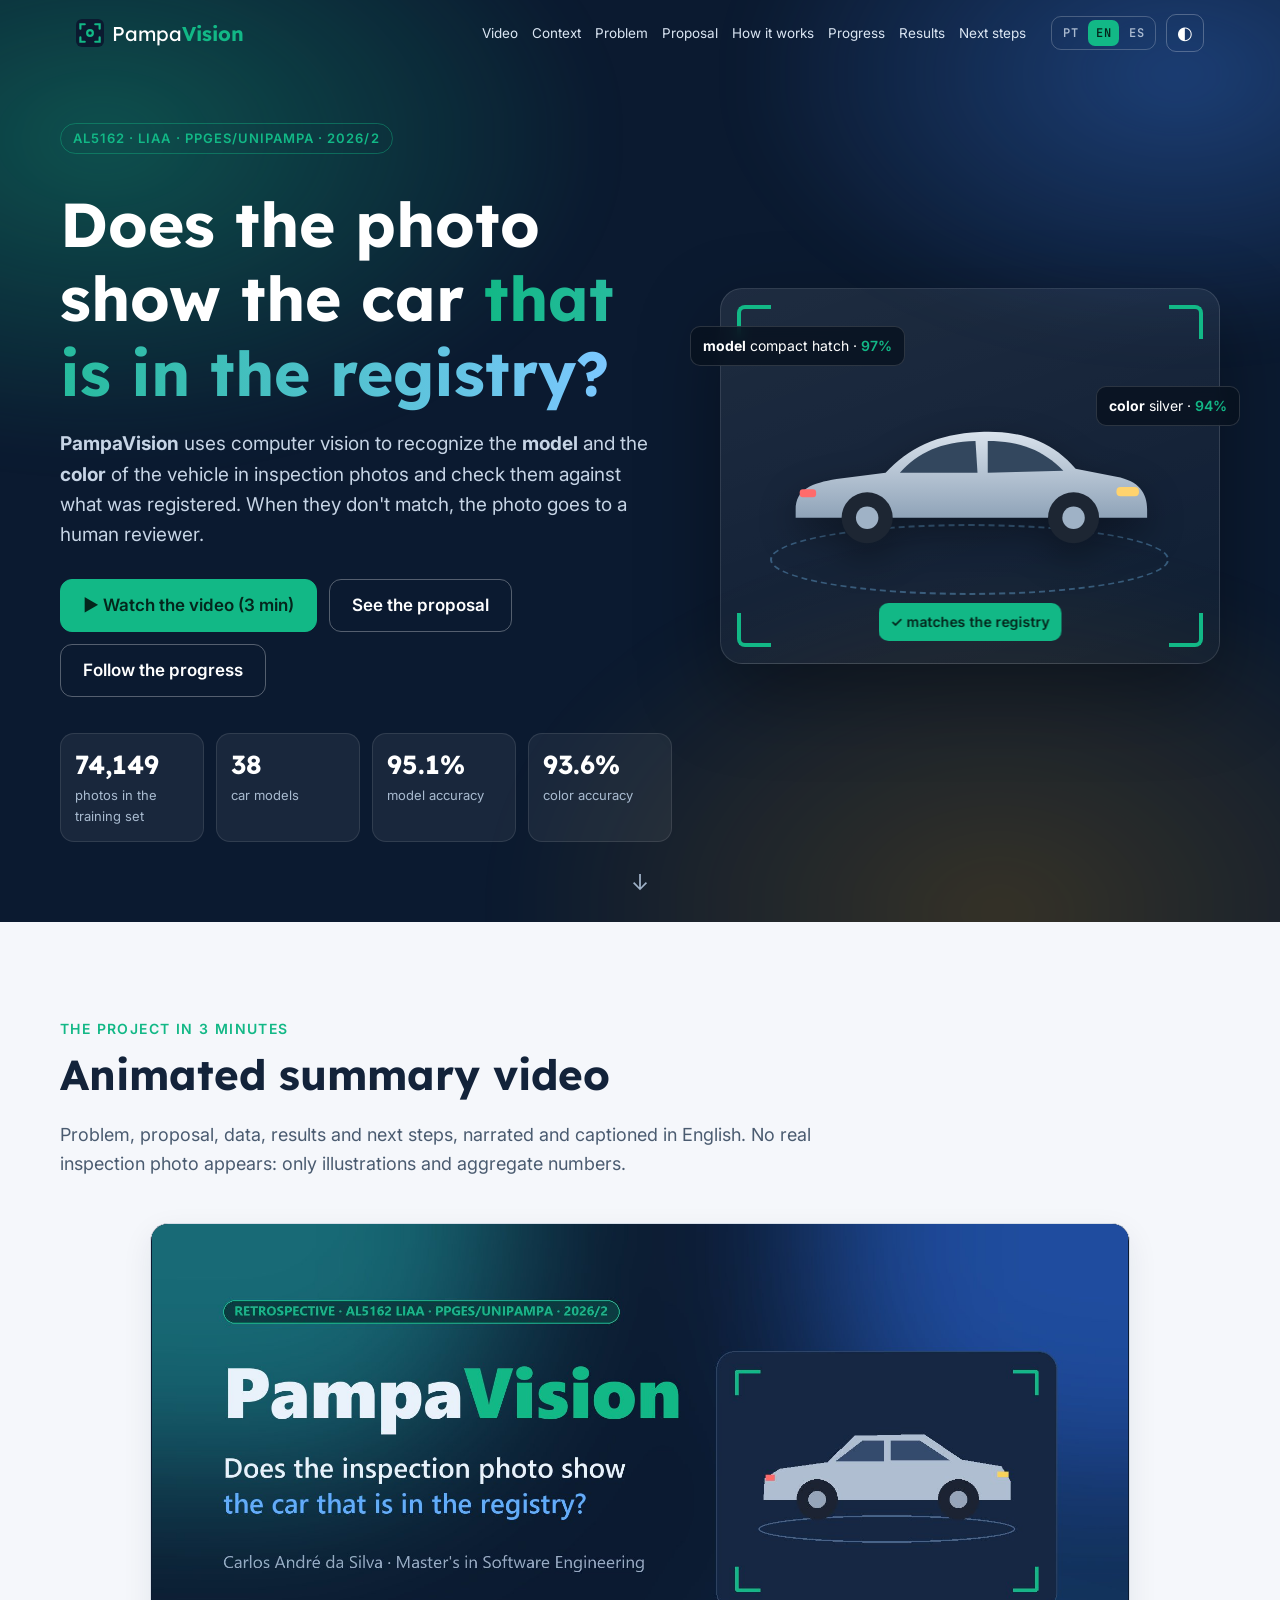
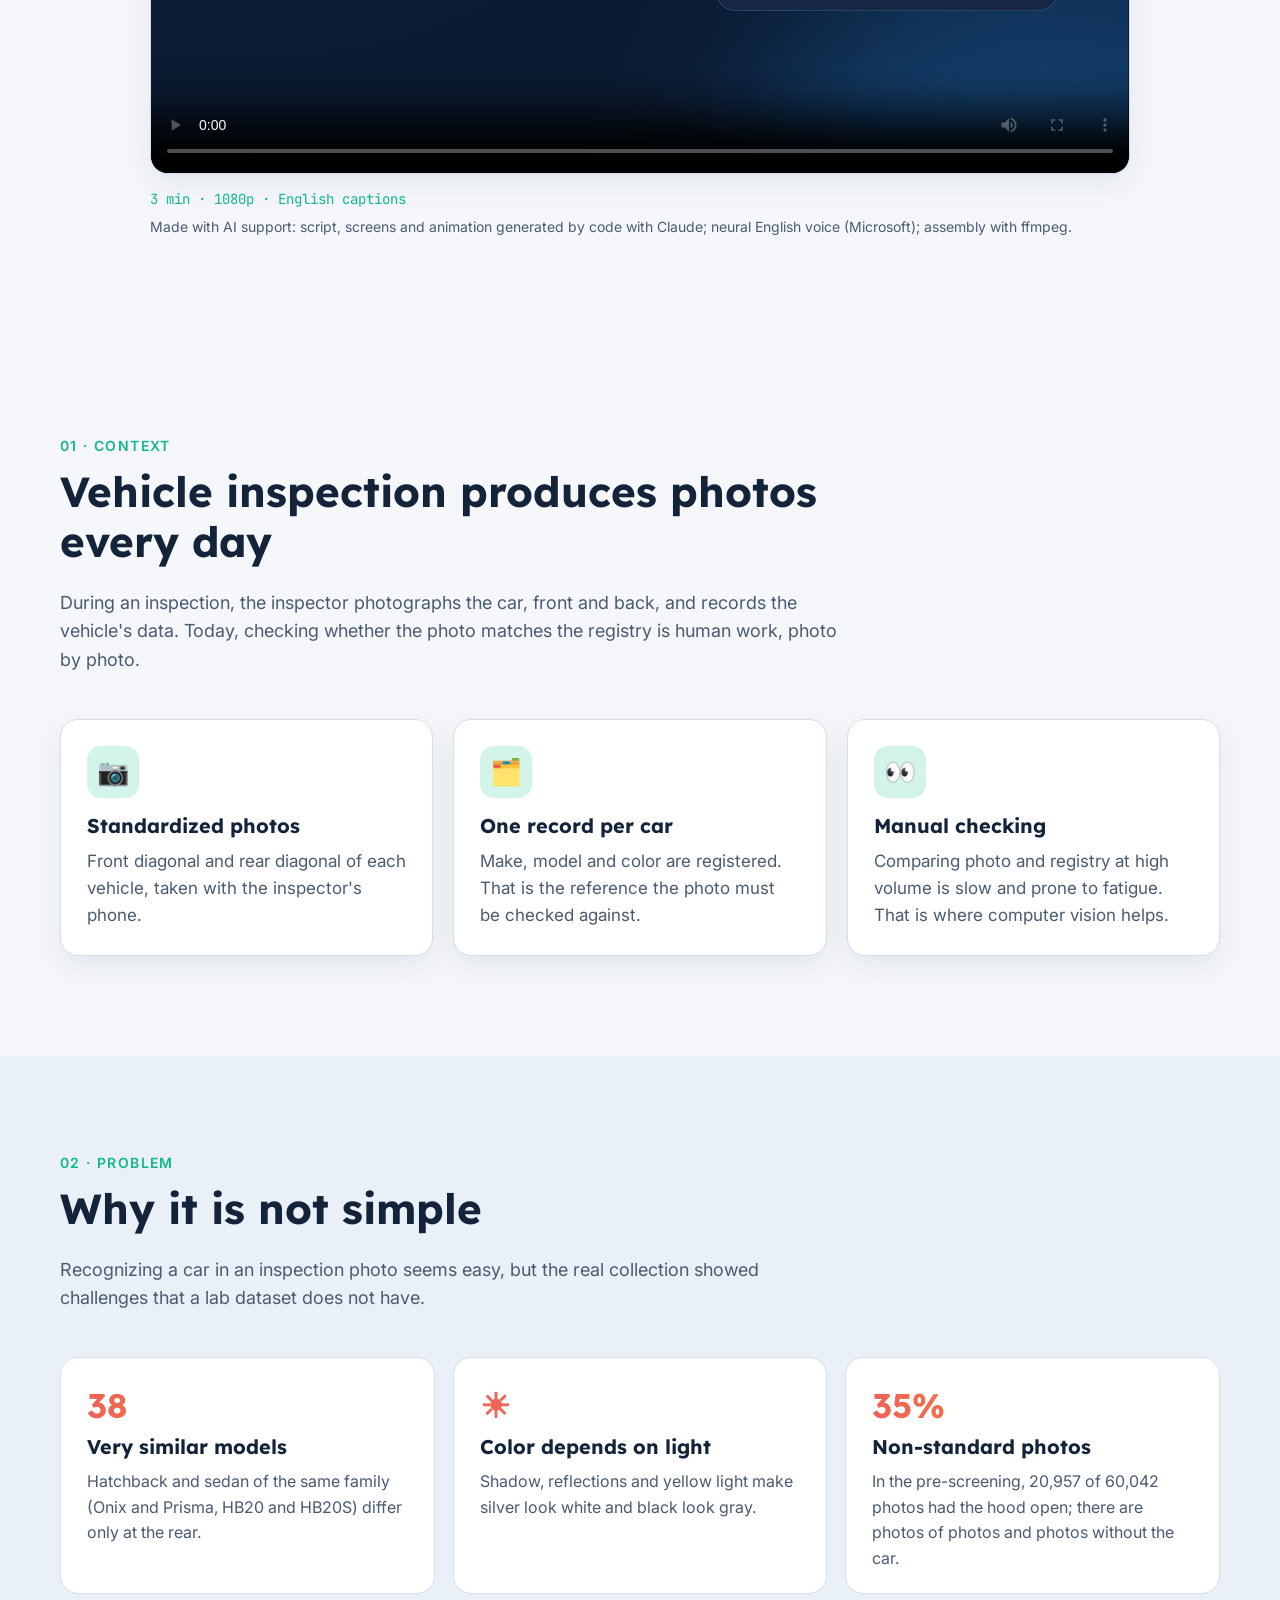
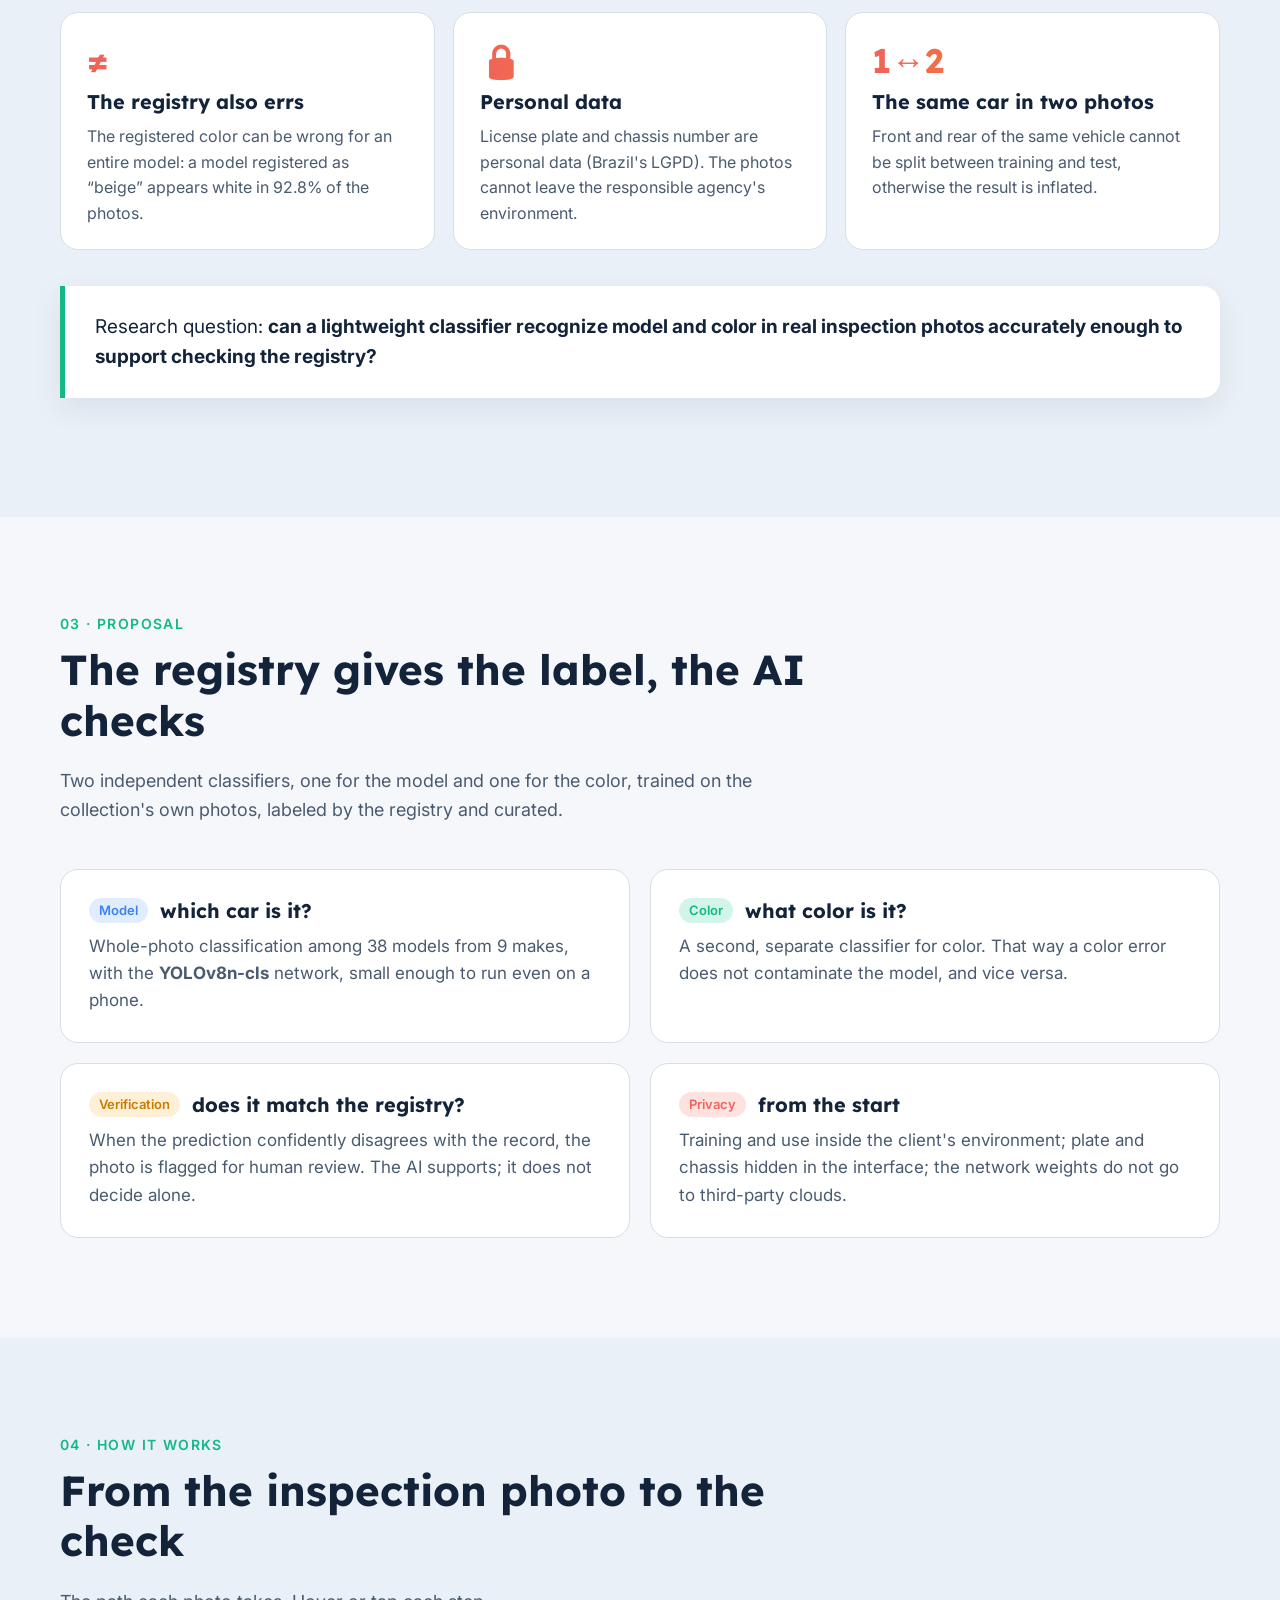
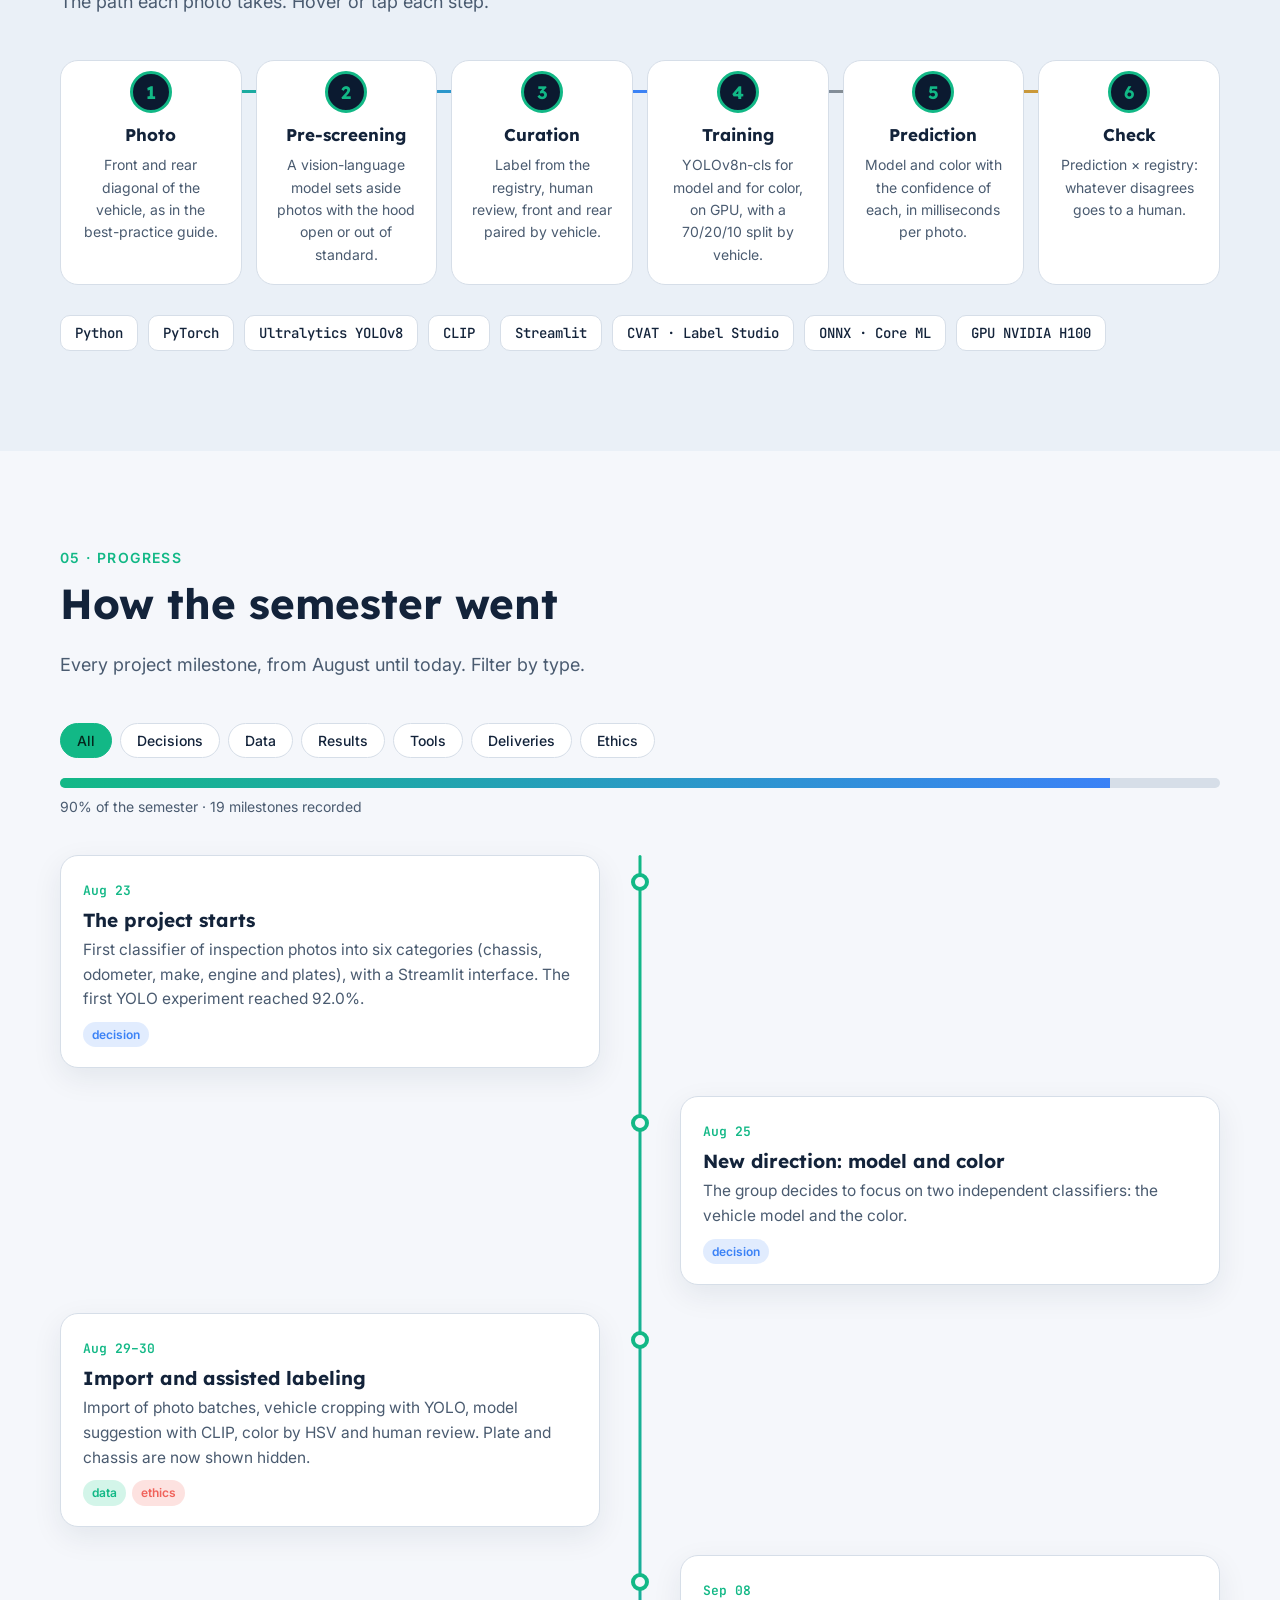
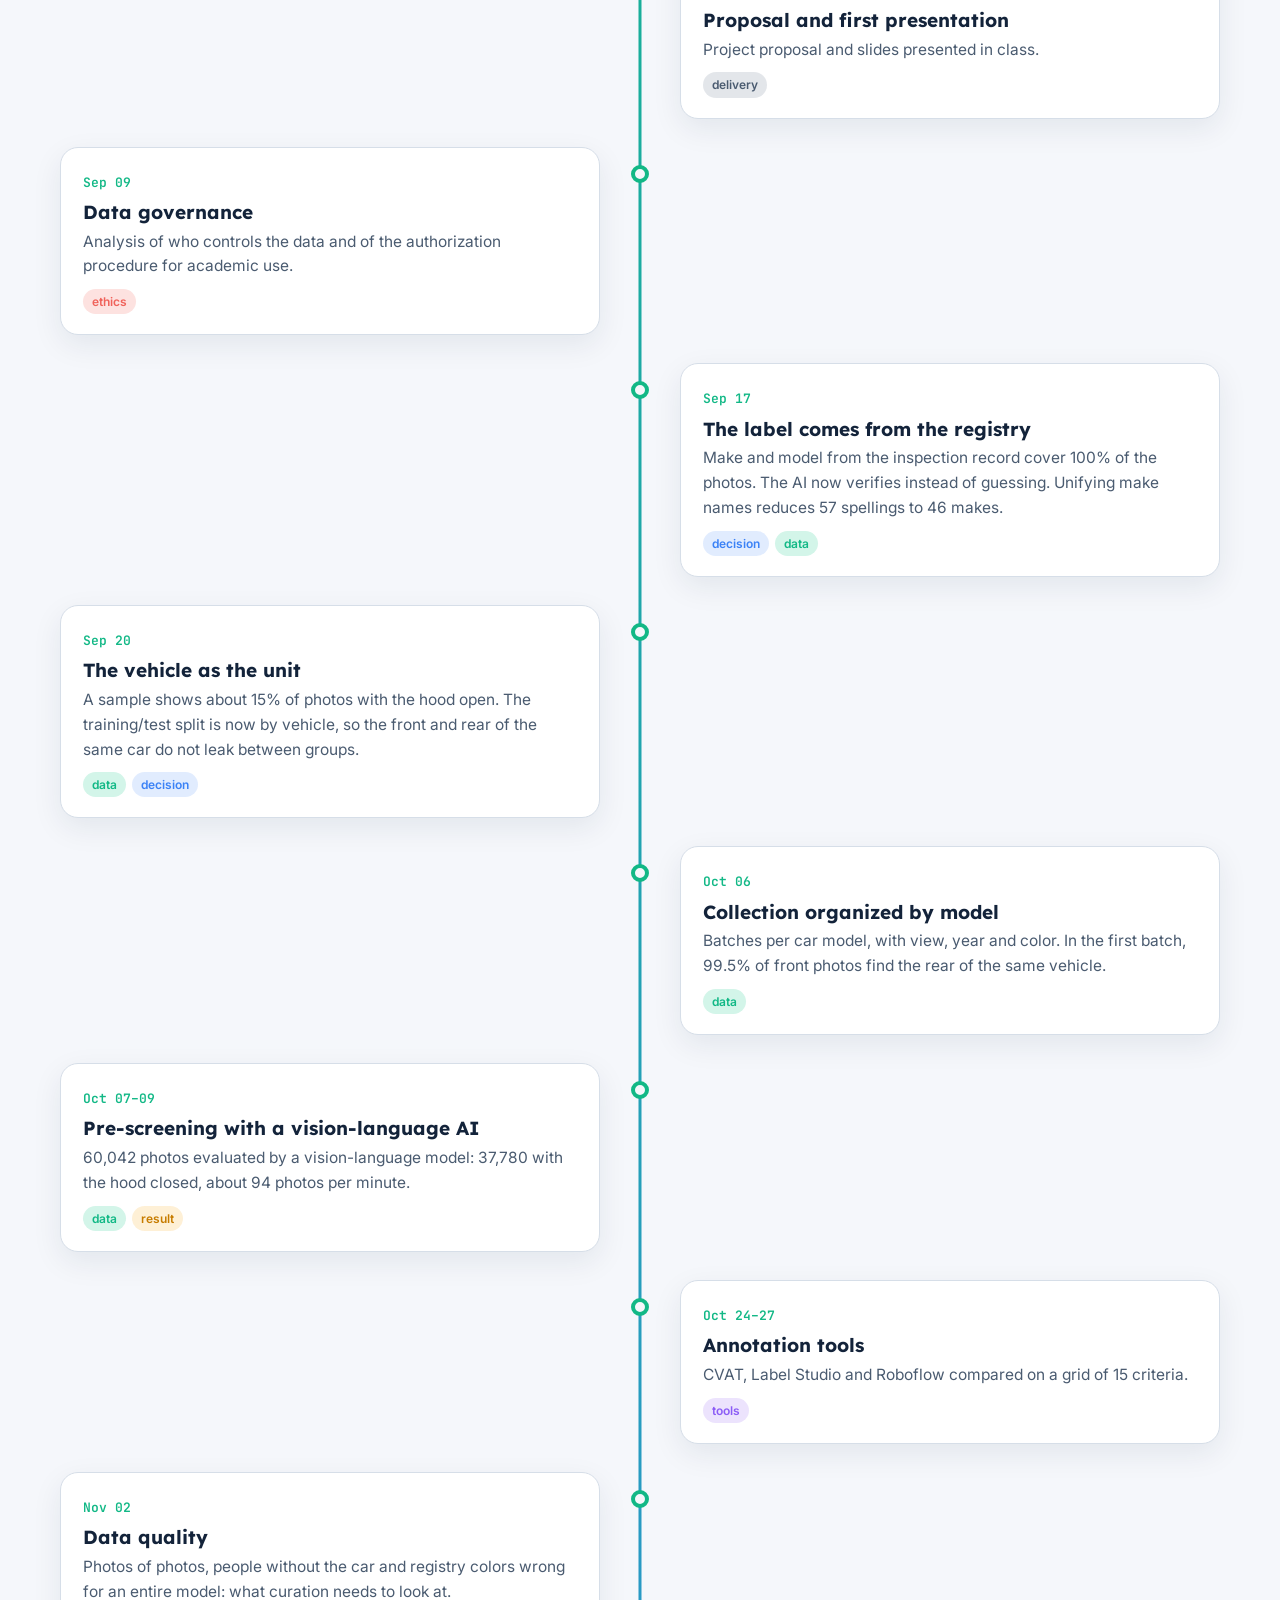
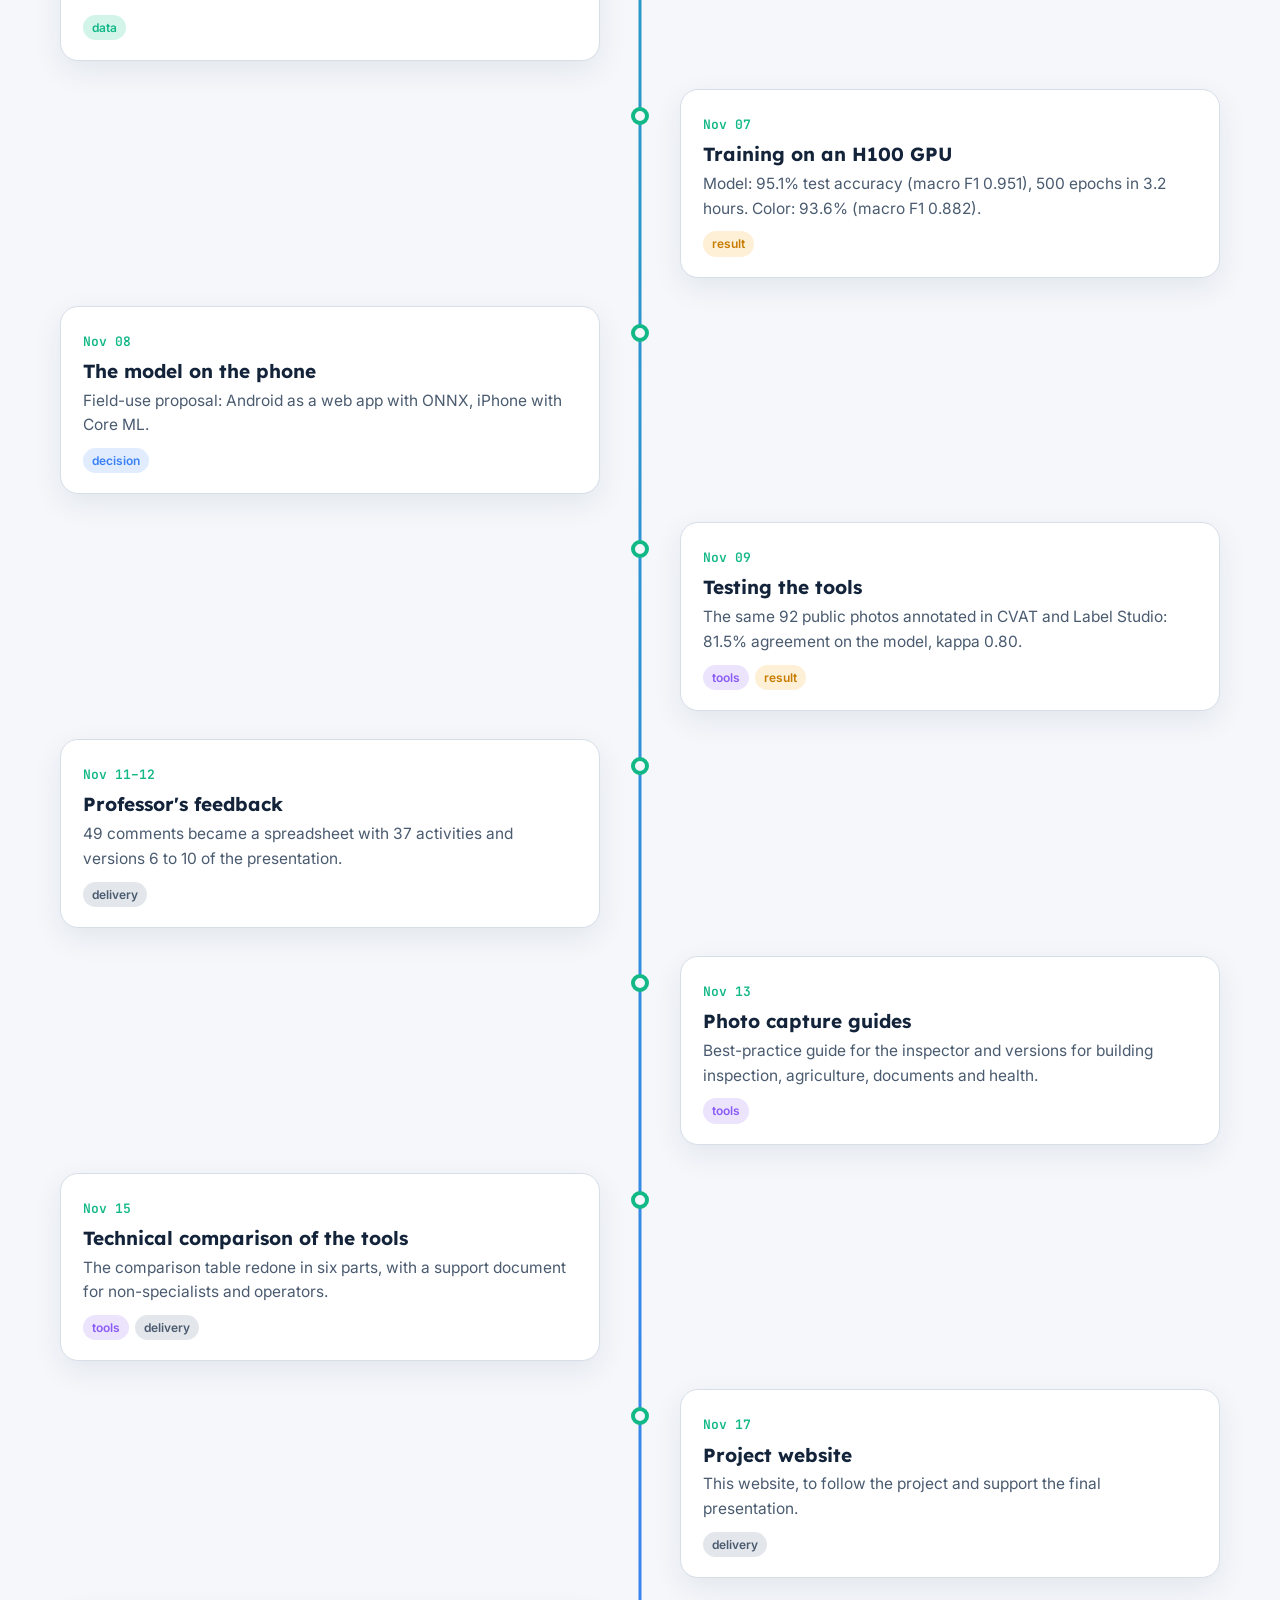
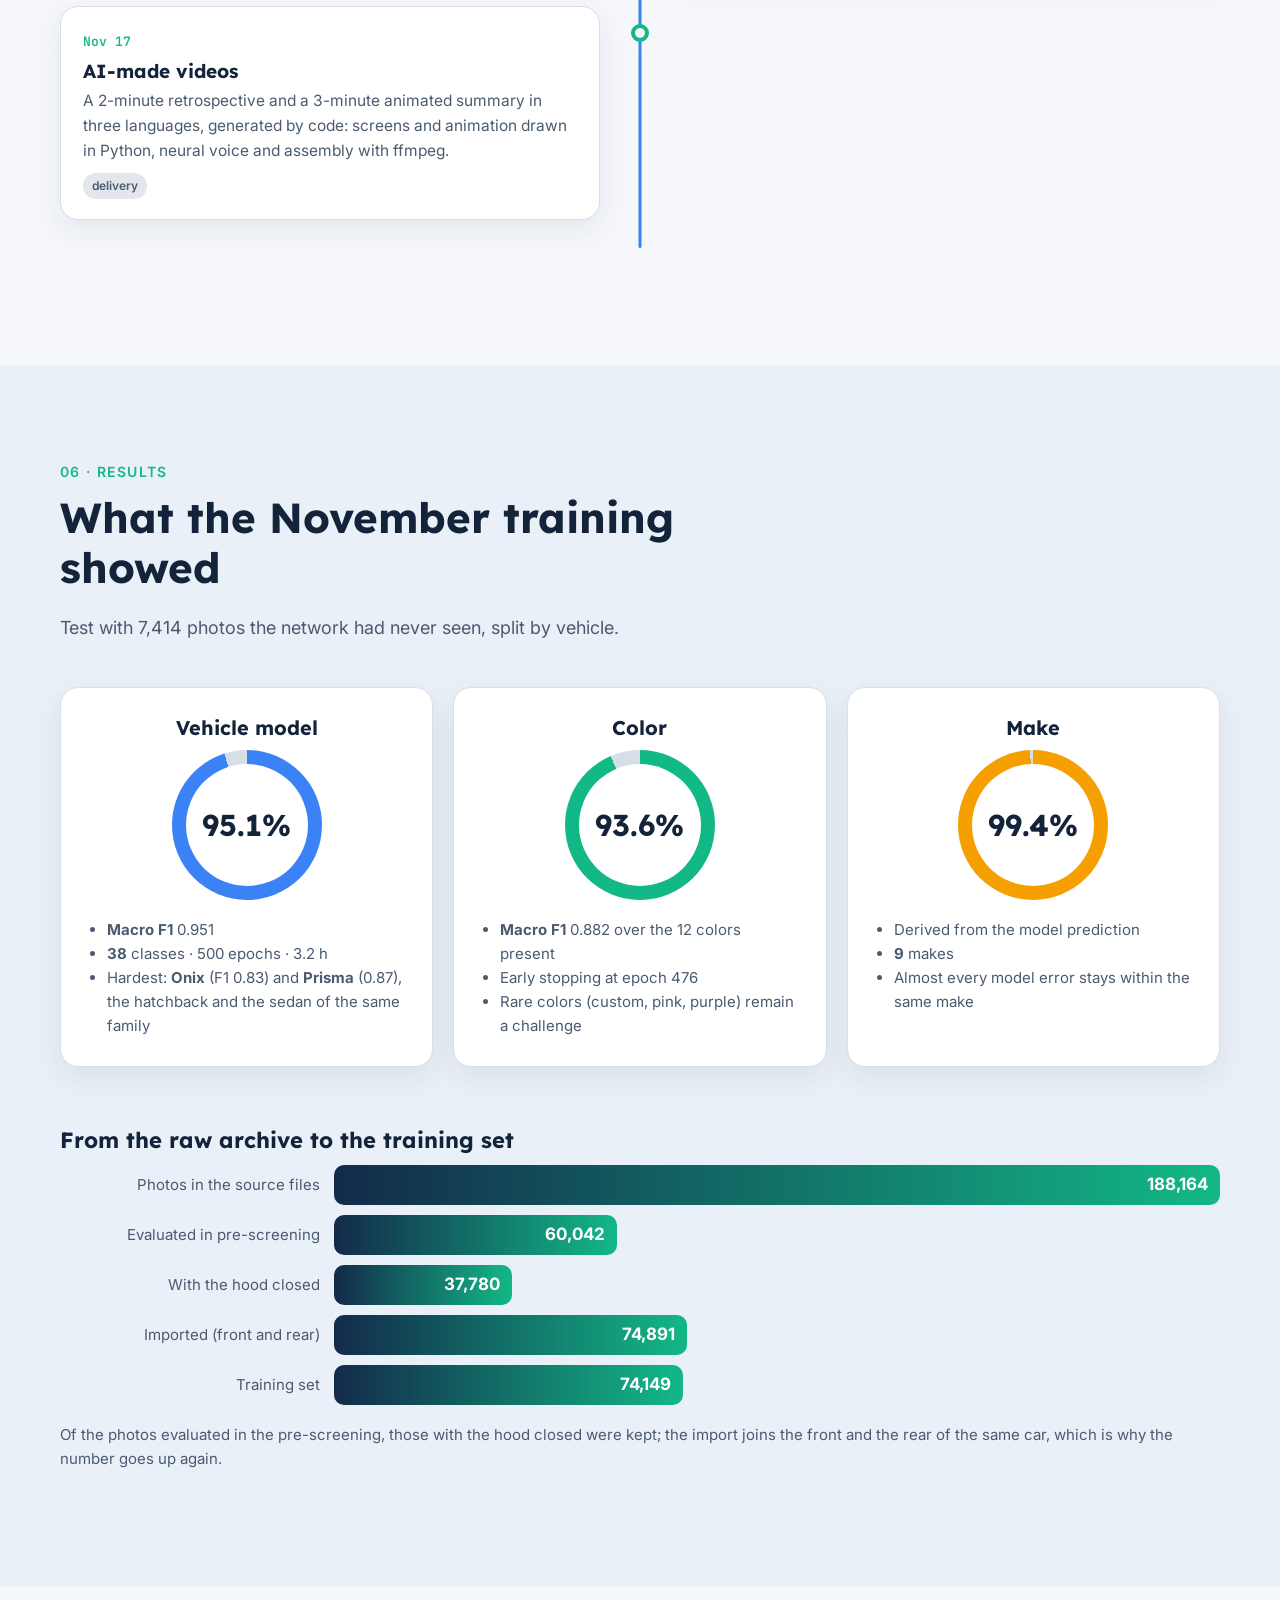
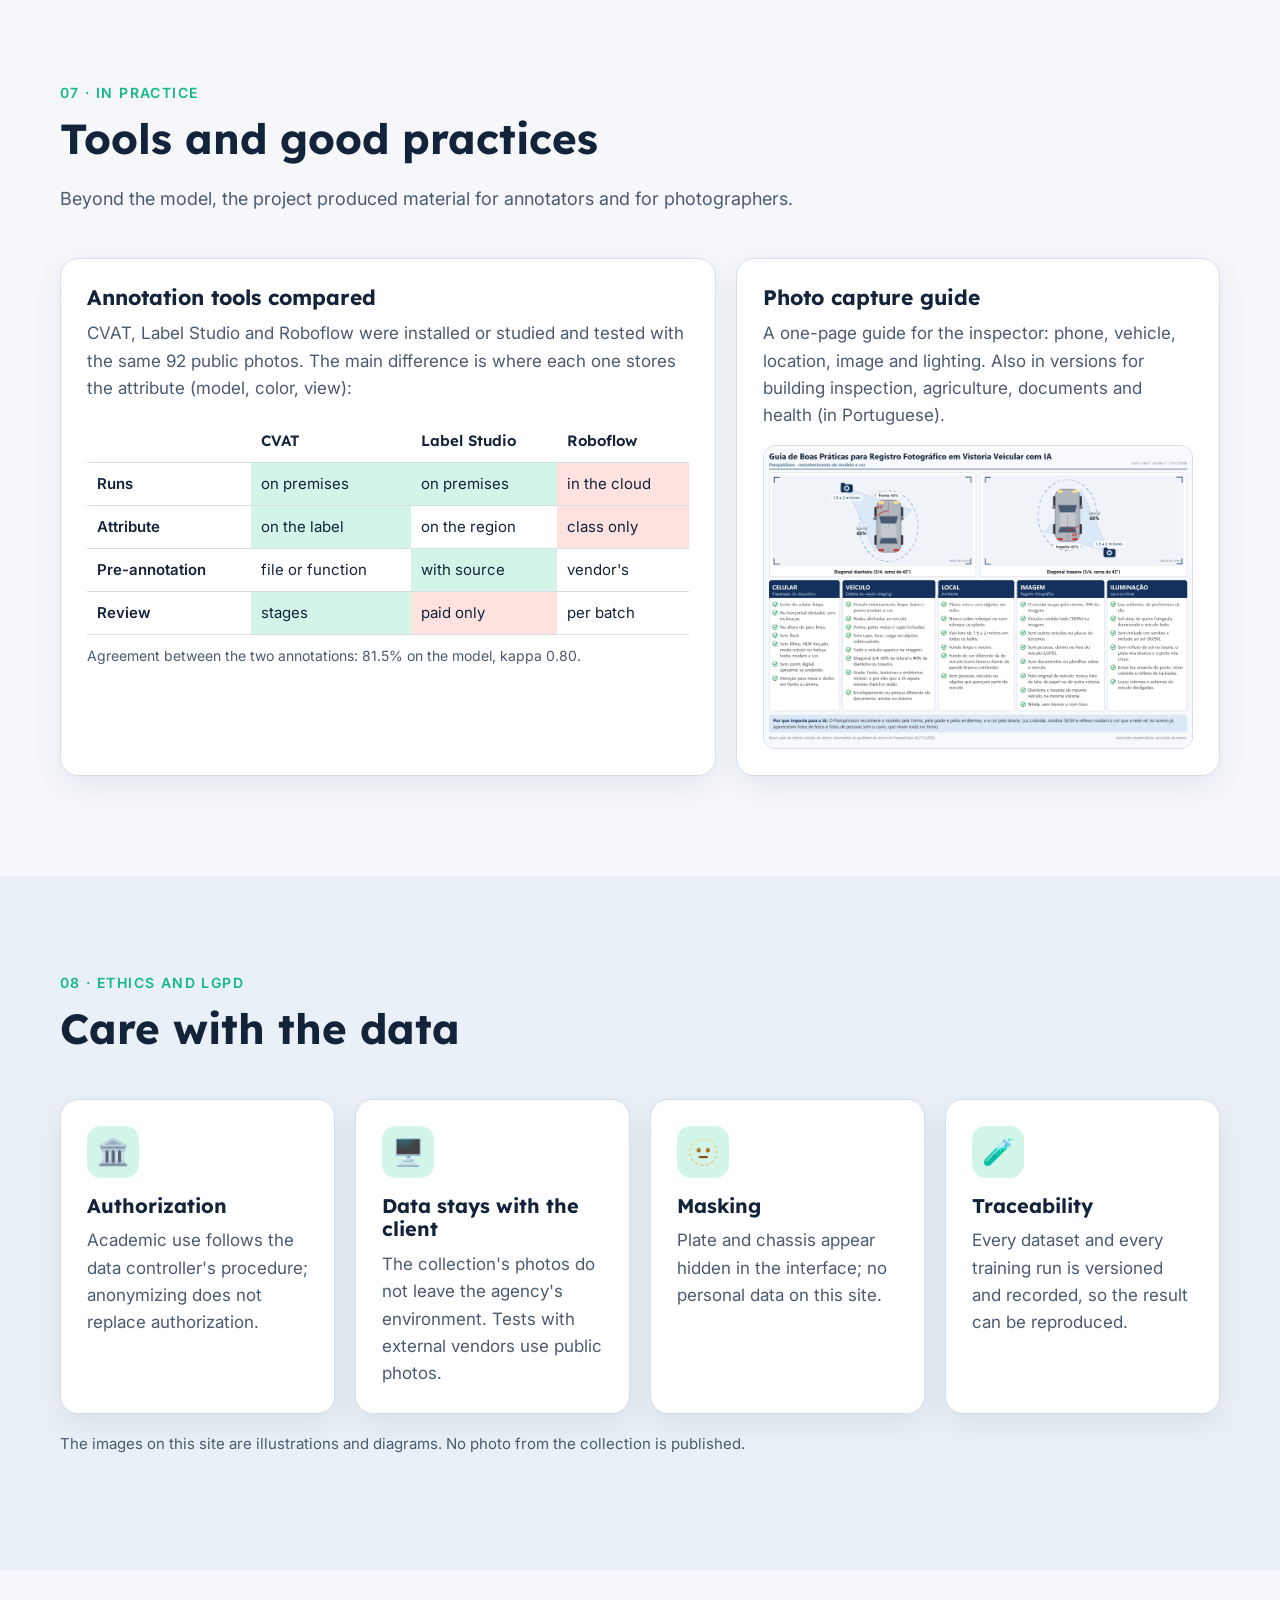
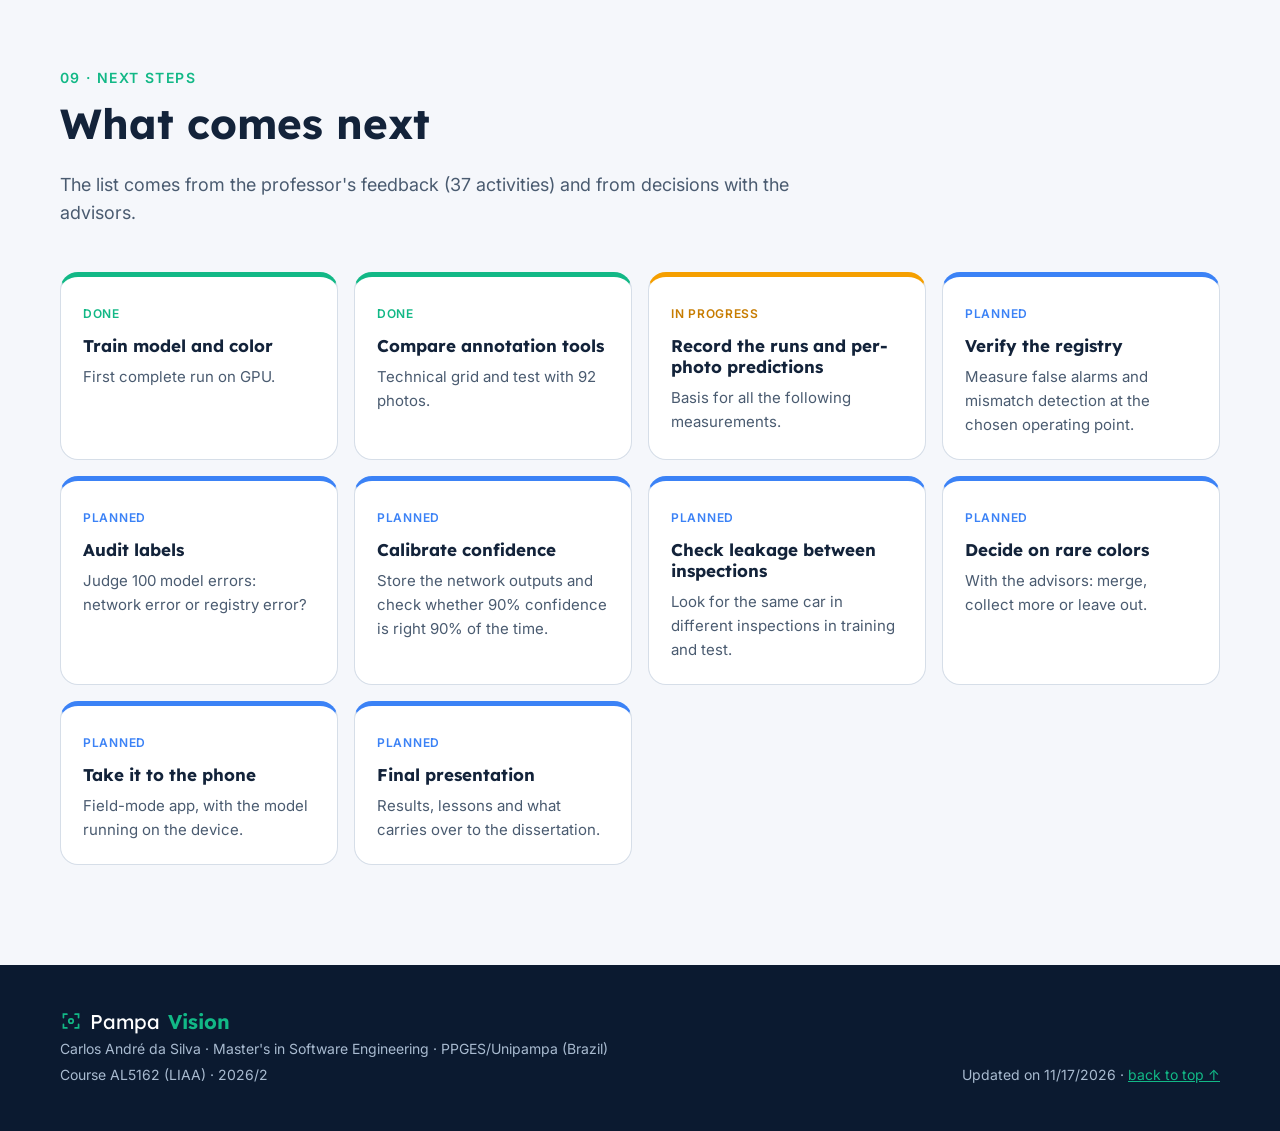
==== en/index.html @ 3b34449e "Add files via upload" ====
<!doctype html>
<html lang="en">
<head>
  <meta charset="utf-8">
  <meta name="viewport" content="width=device-width, initial-scale=1">
  <title>PampaVision · LIAA</title>
  <meta name="description" content="PampaVision: computer vision to check vehicle model and color in inspection photos. Project for the course AL5162 LIAA, PPGES/Unipampa (Brazil).">
  <meta property="og:title" content="PampaVision · computer vision in vehicle inspection">
  <meta property="og:description" content="Context, problem, proposal and the project's progress over the semester.">
  <link rel="alternate" hreflang="pt-BR" href="https://liaa-carlos.github.io/">
  <link rel="alternate" hreflang="en" href="https://liaa-carlos.github.io/en/">
  <link rel="alternate" hreflang="es" href="https://liaa-carlos.github.io/es/">
  <link rel="icon" href="../assets/img/favicon.svg" type="image/svg+xml">
  <link rel="preconnect" href="https://fonts.googleapis.com">
  <link rel="preconnect" href="https://fonts.gstatic.com" crossorigin>
  <link href="https://fonts.googleapis.com/css2?family=Lexend:wght@300;400;600;700&family=Inter:wght@400;500;600&family=JetBrains+Mono:wght@400;600&display=swap" rel="stylesheet">
  <link rel="stylesheet" href="../assets/css/style.css">
</head>
<body>

<header class="topo" id="topo">
  <nav class="nav">
    <a class="marca" href="#inicio" aria-label="Home">
      <img src="../assets/img/favicon.svg" alt="" width="28" height="28">
      <span>Pampa<b>Vision</b></span>
    </a>
    <button class="menu-btn" aria-label="Open menu" aria-expanded="false">☰</button>
    <ul class="links">
      <li><a href="#video">Video</a></li>
      <li><a href="#contexto">Context</a></li>
      <li><a href="#problema">Problem</a></li>
      <li><a href="#proposta">Proposal</a></li>
      <li><a href="#como">How it works</a></li>
      <li><a href="#evolucao">Progress</a></li>
      <li><a href="#resultados">Results</a></li>
      <li><a href="#proximos">Next steps</a></li>
    </ul>
    <div class="idiomas" aria-label="Language">
      <a href="../" lang="pt-BR" title="Português">PT</a>
      <a href="./" lang="en" aria-current="page" title="English">EN</a>
      <a href="../es/" lang="es" title="Español">ES</a>
    </div>
    <button class="tema" aria-label="Toggle light and dark theme" title="Light/dark theme">◐</button>
  </nav>
  <div class="progresso" aria-hidden="true"></div>
</header>

<main>

<!-- ============================================================ HERO -->
<section class="heroi" id="inicio">
  <div class="malha" aria-hidden="true"></div>
  <div class="heroi-grade">
    <div class="heroi-texto">
      <p class="selo">AL5162 · LIAA · PPGES/Unipampa · 2026/2</p>
      <h1>Does the photo show the car <span class="grad">that is in the registry?</span></h1>
      <p class="lead"><b>PampaVision</b> uses computer vision to recognize the <b>model</b> and the <b>color</b> of the vehicle in inspection photos and check them against what was registered. When they don't match, the photo goes to a human reviewer.</p>
      <div class="acoes">
        <a class="btn primario" href="#video">▶ Watch the video (3 min)</a>
        <a class="btn" href="#proposta">See the proposal</a>
        <a class="btn" href="#evolucao">Follow the progress</a>
      </div>
      <dl class="numeros">
        <div><dt><span class="contador" data-alvo="74149">0</span></dt><dd>photos in the training set</dd></div>
        <div><dt><span class="contador" data-alvo="38">0</span></dt><dd>car models</dd></div>
        <div><dt><span class="contador" data-alvo="95.1" data-casas="1">0</span>%</dt><dd>model accuracy</dd></div>
        <div><dt><span class="contador" data-alvo="93.6" data-casas="1">0</span>%</dt><dd>color accuracy</dd></div>
      </dl>
    </div>

    <figure class="scanner" aria-label="Illustration: the car being analyzed">
      <div class="moldura">
        <i class="c c1"></i><i class="c c2"></i><i class="c c3"></i><i class="c c4"></i>
        <svg class="carro" viewBox="0 0 400 170" role="img" aria-label="Car silhouette">
          <defs>
            <linearGradient id="lataria" x1="0" y1="0" x2="0" y2="1">
              <stop offset="0" stop-color="#d9e2ec"/><stop offset="1" stop-color="#8fa3b8"/>
            </linearGradient>
          </defs>
          <path d="M30 118 C30 98 46 92 70 88 L118 82 C140 58 168 44 210 42 C252 40 282 52 304 78 L344 86 C366 90 374 102 374 118 L374 126 L30 126 Z" fill="url(#lataria)"/>
          <path d="M132 82 C150 62 172 52 206 51 L208 82 Z" fill="#33475e"/>
          <path d="M218 51 C250 51 272 60 292 80 L218 82 Z" fill="#33475e"/>
          <rect x="344" y="96" width="22" height="9" rx="4" fill="#ffd36e"/>
          <rect x="34" y="98" width="16" height="8" rx="3" fill="#ff6b6b"/>
          <circle cx="100" cy="126" r="25" fill="#1d2633"/><circle cx="100" cy="126" r="11" fill="#9fb2c6"/>
          <circle cx="302" cy="126" r="25" fill="#1d2633"/><circle cx="302" cy="126" r="11" fill="#9fb2c6"/>
        </svg>
        <div class="feixe" aria-hidden="true"></div>
      </div>
      <figcaption>
        <span class="etq e1"><b>model</b> compact hatch · <em>97%</em></span>
        <span class="etq e2"><b>color</b> silver · <em>94%</em></span>
        <span class="etq e3 ok">✓ matches the registry</span>
      </figcaption>
    </figure>
  </div>
  <a class="rolar" href="#video" aria-label="Scroll to the video">↓</a>
</section>

<!-- ============================================================ VIDEO -->
<section class="secao video" id="video">
  <div class="cab">
    <p class="kicker">The project in 3 minutes</p>
    <h2>Animated summary video</h2>
    <p class="sub">Problem, proposal, data, results and next steps, narrated and captioned in English. No real inspection photo appears: only illustrations and aggregate numbers.</p>
  </div>
  <figure class="player revelar">
    <video controls preload="metadata" playsinline poster="../assets/video/pampavision_3min_en_poster.jpg">
      <source src="../assets/video/pampavision_3min_en.mp4" type="video/mp4">
      <track kind="captions" src="../assets/video/pampavision_3min_en.vtt" srclang="en" label="English" default>
      Your browser cannot play this video. <a href="../assets/video/pampavision_3min_en.mp4">Download the MP4</a>.
    </video>
    <figcaption>
      <span>3 min · 1080p · English captions</span>
      <span>Made with AI support: script, screens and animation generated by code with Claude; neural English voice (Microsoft); assembly with ffmpeg.</span>
    </figcaption>
  </figure>
</section>

<!-- ============================================================ CONTEXT -->
<section class="secao" id="contexto">
  <div class="cab">
    <p class="kicker">01 · Context</p>
    <h2>Vehicle inspection produces photos every day</h2>
    <p class="sub">During an inspection, the inspector photographs the car, front and back, and records the vehicle's data. Today, checking whether the photo matches the registry is human work, photo by photo.</p>
  </div>
  <div class="cartoes c3 revelar">
    <article class="cartao">
      <div class="ico">📷</div>
      <h3>Standardized photos</h3>
      <p>Front diagonal and rear diagonal of each vehicle, taken with the inspector's phone.</p>
    </article>
    <article class="cartao">
      <div class="ico">🗂️</div>
      <h3>One record per car</h3>
      <p>Make, model and color are registered. That is the reference the photo must be checked against.</p>
    </article>
    <article class="cartao">
      <div class="ico">👀</div>
      <h3>Manual checking</h3>
      <p>Comparing photo and registry at high volume is slow and prone to fatigue. That is where computer vision helps.</p>
    </article>
  </div>
</section>

<!-- ============================================================ PROBLEM -->
<section class="secao alt" id="problema">
  <div class="cab">
    <p class="kicker">02 · Problem</p>
    <h2>Why it is not simple</h2>
    <p class="sub">Recognizing a car in an inspection photo seems easy, but the real collection showed challenges that a lab dataset does not have.</p>
  </div>
  <div class="desafios revelar">
    <div class="desafio"><span class="n">38</span><h3>Very similar models</h3><p>Hatchback and sedan of the same family (Onix and Prisma, HB20 and HB20S) differ only at the rear.</p></div>
    <div class="desafio"><span class="n">☀</span><h3>Color depends on light</h3><p>Shadow, reflections and yellow light make silver look white and black look gray.</p></div>
    <div class="desafio"><span class="n">35%</span><h3>Non-standard photos</h3><p>In the pre-screening, 20,957 of 60,042 photos had the hood open; there are photos of photos and photos without the car.</p></div>
    <div class="desafio"><span class="n">≠</span><h3>The registry also errs</h3><p>The registered color can be wrong for an entire model: a model registered as “beige” appears white in 92.8% of the photos.</p></div>
    <div class="desafio"><span class="n">🔒</span><h3>Personal data</h3><p>License plate and chassis number are personal data (Brazil's LGPD). The photos cannot leave the responsible agency's environment.</p></div>
    <div class="desafio"><span class="n">1↔2</span><h3>The same car in two photos</h3><p>Front and rear of the same vehicle cannot be split between training and test, otherwise the result is inflated.</p></div>
  </div>
  <blockquote class="pergunta revelar">Research question: <b>can a lightweight classifier recognize model and color in real inspection photos accurately enough to support checking the registry?</b></blockquote>
</section>

<!-- ============================================================ PROPOSAL -->
<section class="secao" id="proposta">
  <div class="cab">
    <p class="kicker">03 · Proposal</p>
    <h2>The registry gives the label, the AI checks</h2>
    <p class="sub">Two independent classifiers, one for the model and one for the color, trained on the collection's own photos, labeled by the registry and curated.</p>
  </div>
  <div class="proposta revelar">
    <div class="bloco">
      <h3><span class="pilula azul">Model</span> which car is it?</h3>
      <p>Whole-photo classification among 38 models from 9 makes, with the <b>YOLOv8n-cls</b> network, small enough to run even on a phone.</p>
    </div>
    <div class="bloco">
      <h3><span class="pilula menta">Color</span> what color is it?</h3>
      <p>A second, separate classifier for color. That way a color error does not contaminate the model, and vice versa.</p>
    </div>
    <div class="bloco">
      <h3><span class="pilula ambar">Verification</span> does it match the registry?</h3>
      <p>When the prediction confidently disagrees with the record, the photo is flagged for human review. The AI supports; it does not decide alone.</p>
    </div>
    <div class="bloco">
      <h3><span class="pilula coral">Privacy</span> from the start</h3>
      <p>Training and use inside the client's environment; plate and chassis hidden in the interface; the network weights do not go to third-party clouds.</p>
    </div>
  </div>
</section>

<!-- ============================================================ HOW IT WORKS -->
<section class="secao alt" id="como">
  <div class="cab">
    <p class="kicker">04 · How it works</p>
    <h2>From the inspection photo to the check</h2>
    <p class="sub">The path each photo takes. Hover or tap each step.</p>
  </div>
  <ol class="fluxo revelar">
    <li tabindex="0"><span class="passo">1</span><h3>Photo</h3><p>Front and rear diagonal of the vehicle, as in the best-practice guide.</p></li>
    <li tabindex="0"><span class="passo">2</span><h3>Pre-screening</h3><p>A vision-language model sets aside photos with the hood open or out of standard.</p></li>
    <li tabindex="0"><span class="passo">3</span><h3>Curation</h3><p>Label from the registry, human review, front and rear paired by vehicle.</p></li>
    <li tabindex="0"><span class="passo">4</span><h3>Training</h3><p>YOLOv8n-cls for model and for color, on GPU, with a 70/20/10 split by vehicle.</p></li>
    <li tabindex="0"><span class="passo">5</span><h3>Prediction</h3><p>Model and color with the confidence of each, in milliseconds per photo.</p></li>
    <li tabindex="0"><span class="passo">6</span><h3>Check</h3><p>Prediction × registry: whatever disagrees goes to a human.</p></li>
  </ol>
  <div class="ferramentas revelar">
    <div class="tag">Python</div><div class="tag">PyTorch</div><div class="tag">Ultralytics YOLOv8</div><div class="tag">CLIP</div>
    <div class="tag">Streamlit</div><div class="tag">CVAT · Label Studio</div><div class="tag">ONNX · Core ML</div><div class="tag">GPU NVIDIA H100</div>
  </div>
</section>

<!-- ============================================================ PROGRESS -->
<section class="secao" id="evolucao">
  <div class="cab">
    <p class="kicker">05 · Progress</p>
    <h2>How the semester went</h2>
    <p class="sub">Every project milestone, from August until today. Filter by type.</p>
  </div>
  <div class="filtros" role="group" aria-label="Filter milestones">
    <button class="filtro ativo" data-tag="todos">All</button>
    <button class="filtro" data-tag="decisão">Decisions</button>
    <button class="filtro" data-tag="dados">Data</button>
    <button class="filtro" data-tag="resultado">Results</button>
    <button class="filtro" data-tag="ferramentas">Tools</button>
    <button class="filtro" data-tag="entrega">Deliveries</button>
    <button class="filtro" data-tag="ética">Ethics</button>
  </div>
  <div class="semestre" aria-hidden="true"><div class="barra"><span></span></div><p class="semestre-txt"></p></div>
  <ol class="linha-tempo" id="linha-tempo"></ol>
</section>

<!-- ============================================================ RESULTS -->
<section class="secao alt" id="resultados">
  <div class="cab">
    <p class="kicker">06 · Results</p>
    <h2>What the November training showed</h2>
    <p class="sub">Test with 7,414 photos the network had never seen, split by vehicle.</p>
  </div>
  <div class="metricas revelar">
    <article class="metrica">
      <h3>Vehicle model</h3>
      <div class="anel" style="--p:95.1"><span>95.1%</span></div>
      <ul>
        <li><b>Macro F1</b> 0.951</li>
        <li><b>38</b> classes · 500 epochs · 3.2 h</li>
        <li>Hardest: <b>Onix</b> (F1 0.83) and <b>Prisma</b> (0.87), the hatchback and the sedan of the same family</li>
      </ul>
    </article>
    <article class="metrica">
      <h3>Color</h3>
      <div class="anel menta" style="--p:93.6"><span>93.6%</span></div>
      <ul>
        <li><b>Macro F1</b> 0.882 over the 12 colors present</li>
        <li>Early stopping at epoch 476</li>
        <li>Rare colors (custom, pink, purple) remain a challenge</li>
      </ul>
    </article>
    <article class="metrica">
      <h3>Make</h3>
      <div class="anel ambar" style="--p:99.4"><span>99.4%</span></div>
      <ul>
        <li>Derived from the model prediction</li>
        <li><b>9</b> makes</li>
        <li>Almost every model error stays within the same make</li>
      </ul>
    </article>
  </div>

  <h3 class="tit-funil revelar">From the raw archive to the training set</h3>
  <div class="funil revelar" id="funil"></div>
  <p class="nota revelar">Of the photos evaluated in the pre-screening, those with the hood closed were kept; the import joins the front and the rear of the same car, which is why the number goes up again.</p>
</section>

<!-- ============================================================ IN PRACTICE -->
<section class="secao" id="pratica">
  <div class="cab">
    <p class="kicker">07 · In practice</p>
    <h2>Tools and good practices</h2>
    <p class="sub">Beyond the model, the project produced material for annotators and for photographers.</p>
  </div>
  <div class="dupla revelar">
    <article class="cartao largo">
      <h3>Annotation tools compared</h3>
      <p>CVAT, Label Studio and Roboflow were installed or studied and tested with the same 92 public photos. The main difference is where each one stores the attribute (model, color, view):</p>
      <table class="comp">
        <thead><tr><th></th><th>CVAT</th><th>Label Studio</th><th>Roboflow</th></tr></thead>
        <tbody>
          <tr><td>Runs</td><td class="ok">on premises</td><td class="ok">on premises</td><td class="nao">in the cloud</td></tr>
          <tr><td>Attribute</td><td class="ok">on the label</td><td>on the region</td><td class="nao">class only</td></tr>
          <tr><td>Pre-annotation</td><td>file or function</td><td class="ok">with source</td><td>vendor's</td></tr>
          <tr><td>Review</td><td class="ok">stages</td><td class="nao">paid only</td><td>per batch</td></tr>
        </tbody>
      </table>
      <p class="mini">Agreement between the two annotations: 81.5% on the model, kappa 0.80.</p>
    </article>
    <article class="cartao largo">
      <h3>Photo capture guide</h3>
      <p>A one-page guide for the inspector: phone, vehicle, location, image and lighting. Also in versions for building inspection, agriculture, documents and health (in Portuguese).</p>
      <a href="../assets/img/guia_pampavision.png" target="_blank" rel="noopener" class="guia">
        <img src="../assets/img/guia_pampavision.png" alt="Best-practice guide for photo capture in vehicle inspection (in Portuguese)" loading="lazy">
      </a>
    </article>
  </div>
</section>

<!-- ============================================================ ETHICS -->
<section class="secao alt" id="etica">
  <div class="cab">
    <p class="kicker">08 · Ethics and LGPD</p>
    <h2>Care with the data</h2>
  </div>
  <div class="cartoes c4 revelar">
    <article class="cartao"><div class="ico">🏛️</div><h3>Authorization</h3><p>Academic use follows the data controller's procedure; anonymizing does not replace authorization.</p></article>
    <article class="cartao"><div class="ico">🖥️</div><h3>Data stays with the client</h3><p>The collection's photos do not leave the agency's environment. Tests with external vendors use public photos.</p></article>
    <article class="cartao"><div class="ico">🫥</div><h3>Masking</h3><p>Plate and chassis appear hidden in the interface; no personal data on this site.</p></article>
    <article class="cartao"><div class="ico">🧪</div><h3>Traceability</h3><p>Every dataset and every training run is versioned and recorded, so the result can be reproduced.</p></article>
  </div>
  <p class="nota">The images on this site are illustrations and diagrams. No photo from the collection is published.</p>
</section>

<!-- ============================================================ NEXT STEPS -->
<section class="secao" id="proximos">
  <div class="cab">
    <p class="kicker">09 · Next steps</p>
    <h2>What comes next</h2>
    <p class="sub">The list comes from the professor's feedback (37 activities) and from decisions with the advisors.</p>
  </div>
  <div class="passos revelar" id="passos"></div>
</section>

</main>

<footer class="rodape">
  <div>
    <p class="marca"><img src="../assets/img/favicon.svg" alt="" width="22" height="22"> Pampa<b>Vision</b></p>
    <p>Carlos André da Silva · Master's in Software Engineering · PPGES/Unipampa (Brazil)</p>
    <p>Course AL5162 (LIAA) · 2026/2</p>
  </div>
  <p class="atualizado">Updated on <span id="atualizado"></span> · <a href="#inicio">back to top ↑</a></p>
</footer>

<script src="../assets/js/dados.en.js"></script>
<script src="../assets/js/main.js"></script>
</body>
</html>
---- assets/css/style.css ----
/* PampaVision · estilo do site
   Paleta "meia-noite e menta", a mesma das apresentações do projeto. */

:root {
  --fundo: #f5f7fb;
  --fundo-alt: #eaf0f7;
  --superficie: #ffffff;
  --tinta: #13233a;
  --tinta-suave: #4a5b70;
  --borda: #d6dee8;
  --noite: #0b1a30;
  --noite-2: #132a4a;
  --menta: #12b886;
  --menta-clara: #d3f5e9;
  --azul: #3b82f6;
  --ambar: #f59f00;
  --coral: #f0625a;
  --coral-clara: #fde2e0;
  --sombra: 0 10px 30px rgba(15, 35, 60, .08);
  --raio: 18px;
  --max: 1160px;
}
@media (prefers-color-scheme: dark) {
  :root:not([data-theme="light"]) {
    --fundo: #08121f; --fundo-alt: #0c1a2c; --superficie: #102238;
    --tinta: #e6eef8; --tinta-suave: #9fb2c8; --borda: #1f3654;
    --menta-clara: #0f3b33; --coral-clara: #3d1d22;
    --sombra: 0 10px 30px rgba(0, 0, 0, .35);
  }
}
:root[data-theme="dark"] {
  --fundo: #08121f; --fundo-alt: #0c1a2c; --superficie: #102238;
  --tinta: #e6eef8; --tinta-suave: #9fb2c8; --borda: #1f3654;
  --menta-clara: #0f3b33; --coral-clara: #3d1d22;
  --sombra: 0 10px 30px rgba(0, 0, 0, .35);
}

* { box-sizing: border-box; }
html { scroll-behavior: smooth; scroll-padding-top: 72px; }
body {
  margin: 0; background: var(--fundo); color: var(--tinta);
  font: 400 17px/1.6 Inter, system-ui, sans-serif; -webkit-font-smoothing: antialiased;
  overflow-x: hidden;
}
h1, h2, h3 { font-family: Lexend, Inter, sans-serif; line-height: 1.2; margin: 0 0 .5em; }
a { color: inherit; }
img { max-width: 100%; display: block; }
@media (prefers-reduced-motion: reduce) { * { animation: none !important; transition: none !important; } html { scroll-behavior: auto; } }

/* ---------------------------------------------------------------- topo */
.topo { position: fixed; inset: 0 0 auto; z-index: 50; transition: background .3s, box-shadow .3s; }
.topo.solido { background: color-mix(in srgb, var(--fundo) 85%, transparent); backdrop-filter: blur(12px); box-shadow: 0 1px 0 var(--borda); }
.nav { max-width: var(--max); margin: auto; display: flex; align-items: center; gap: 16px; padding: 14px 16px; }
.marca { display: flex; align-items: center; gap: 8px; text-decoration: none; font: 400 20px Lexend, sans-serif; }
.marca b { color: var(--menta); font-weight: 700; }
.heroi ~ * .marca, .topo:not(.solido) .marca { color: #fff; }
.topo.solido .marca { color: var(--tinta); }
.links { list-style: none; display: flex; gap: 4px; margin: 0 0 0 auto; padding: 0; }
.links a { text-decoration: none; font-size: 15px; padding: 6px 12px; white-space: nowrap; border-radius: 999px; color: #dbe6f3; transition: background .2s, color .2s; }
.topo.solido .links a { color: var(--tinta-suave); }
.links a:hover, .links a.ativo { background: rgba(18, 184, 134, .16); color: var(--menta) !important; }
.tema, .menu-btn { border: 1px solid rgba(255,255,255,.25); background: transparent; color: #fff; border-radius: 10px; width: 38px; height: 38px; font-size: 18px; cursor: pointer; }
.topo.solido .tema, .topo.solido .menu-btn { color: var(--tinta); border-color: var(--borda); }
.menu-btn { display: none; margin-left: auto; }
.progresso { height: 3px; width: 0; background: linear-gradient(90deg, var(--menta), var(--azul)); }

/* ---------------------------------------------------------------- herói */
.heroi { position: relative; min-height: min(100vh, 940px); display: flex; align-items: center; background: var(--noite); color: #fff; overflow: hidden; padding: 110px 16px 80px; }
.malha {
  position: absolute; inset: -20%;
  background:
    radial-gradient(40% 35% at 20% 25%, rgba(18,184,134,.35), transparent 70%),
    radial-gradient(35% 30% at 80% 20%, rgba(59,130,246,.35), transparent 70%),
    radial-gradient(40% 40% at 70% 85%, rgba(245,159,0,.18), transparent 70%);
  filter: blur(20px); animation: deriva 18s ease-in-out infinite alternate;
}
.malha::after { content: ""; position: absolute; inset: 0; background-image: linear-gradient(rgba(255,255,255,.04) 1px, transparent 1px), linear-gradient(90deg, rgba(255,255,255,.04) 1px, transparent 1px); background-size: 48px 48px; }
@keyframes deriva { to { transform: translate3d(3%, -4%, 0) scale(1.05); } }
.heroi-grade { position: relative; max-width: var(--max); margin: auto; width: 100%; display: grid; grid-template-columns: 1.1fr .9fr; gap: 48px; align-items: center; }
.selo { display: inline-block; font: 600 13px/1 Inter; letter-spacing: .08em; text-transform: uppercase; color: var(--menta); border: 1px solid rgba(18,184,134,.4); padding: 8px 12px; border-radius: 999px; }
.heroi h1 { font-size: clamp(34px, 5.2vw, 62px); font-weight: 700; margin: 20px 0 16px; }
.grad { background: linear-gradient(90deg, var(--menta), #7cc8ff); -webkit-background-clip: text; background-clip: text; color: transparent; }
.lead { font-size: 19px; color: #c6d4e5; max-width: 600px; }
.acoes { display: flex; flex-wrap: wrap; gap: 12px; margin: 28px 0 36px; }
.btn { display: inline-block; text-decoration: none; padding: 12px 22px; border-radius: 12px; border: 1px solid rgba(255,255,255,.3); font-weight: 600; transition: transform .2s, background .2s; }
.btn:hover { transform: translateY(-2px); background: rgba(255,255,255,.08); }
.btn.primario { background: var(--menta); border-color: var(--menta); color: #04261c; }
.btn.primario:hover { background: #20c997; }
.numeros { display: grid; grid-template-columns: repeat(4, 1fr); gap: 12px; margin: 0; }
.numeros div { background: rgba(255,255,255,.06); border: 1px solid rgba(255,255,255,.1); border-radius: 14px; padding: 14px; }
.numeros dt { font: 700 26px Lexend, sans-serif; color: #fff; }
.numeros dd { margin: 4px 0 0; font-size: 13px; color: #a9bbd0; }
.rolar { position: absolute; bottom: 22px; left: 50%; transform: translateX(-50%); text-decoration: none; color: #9fb2c8; font-size: 22px; animation: pulo 2s infinite; }
@keyframes pulo { 50% { transform: translate(-50%, 8px); } }

/* scanner */
.scanner { margin: 0; position: relative; }
.moldura { position: relative; aspect-ratio: 4/3; border-radius: 22px; background: linear-gradient(160deg, rgba(255,255,255,.08), rgba(255,255,255,.02)); border: 1px solid rgba(255,255,255,.12); display: grid; place-items: center; overflow: hidden; box-shadow: 0 30px 80px rgba(0,0,0,.35); }
.moldura::before { content: ""; position: absolute; left: 10%; right: 10%; bottom: 18%; height: 18%; border-radius: 50%; border: 2px dashed rgba(124,200,255,.35); }
.carro { width: 82%; position: relative; filter: drop-shadow(0 14px 18px rgba(0,0,0,.35)); animation: flutua 6s ease-in-out infinite; }
@keyframes flutua { 50% { transform: translateY(-6px); } }
.c { position: absolute; width: 34px; height: 34px; border: 4px solid var(--menta); }
.c1 { top: 16px; left: 16px; border-right: 0; border-bottom: 0; border-radius: 8px 0 0 0; }
.c2 { top: 16px; right: 16px; border-left: 0; border-bottom: 0; border-radius: 0 8px 0 0; }
.c3 { bottom: 16px; left: 16px; border-right: 0; border-top: 0; border-radius: 0 0 0 8px; }
.c4 { bottom: 16px; right: 16px; border-left: 0; border-top: 0; border-radius: 0 0 8px 0; }
.feixe { position: absolute; left: 0; right: 0; height: 90px; top: -90px; background: linear-gradient(180deg, transparent, rgba(18,184,134,.25) 80%, rgba(18,184,134,.9)); animation: varre 3.6s cubic-bezier(.6,0,.4,1) infinite; }
@keyframes varre { to { top: 100%; } }
.scanner figcaption { position: absolute; inset: 0; pointer-events: none; }
.etq { position: absolute; font-size: 14px; padding: 8px 12px; border-radius: 10px; background: rgba(8,18,31,.82); border: 1px solid rgba(255,255,255,.14); backdrop-filter: blur(6px); white-space: nowrap; animation: aparece .6s both; }
.etq em { font-style: normal; color: var(--menta); font-weight: 600; }
.e1 { top: 10%; left: -6%; animation-delay: 1s; }
.e2 { top: 26%; right: -4%; animation-delay: 1.6s; }
.e3 { bottom: 6%; left: 50%; transform: translateX(-50%); animation-delay: 2.2s; }
.etq.ok { background: var(--menta); color: #04261c; font-weight: 600; border: 0; }
@keyframes aparece { from { opacity: 0; translate: 0 10px; } to { opacity: 1; translate: 0 0; } }

/* ---------------------------------------------------------------- seções */
.secao { padding: 100px 16px; }
.secao.alt { background: var(--fundo-alt); }
.secao > * { max-width: var(--max); margin-left: auto; margin-right: auto; }
.cab { margin-bottom: 44px; max-width: 780px; margin-left: max(0px, calc((100% - var(--max)) / 2)); }
.kicker { font: 600 14px/1 Inter; letter-spacing: .1em; text-transform: uppercase; color: var(--menta); margin: 0 0 14px; }
.cab h2 { font-size: clamp(28px, 3.6vw, 42px); }
.sub { color: var(--tinta-suave); font-size: 18px; margin: 0; }
.nota { color: var(--tinta-suave); font-size: 15px; margin-top: 18px; }

.revelar { opacity: 0; transform: translateY(24px); transition: opacity .7s, transform .7s; }
.revelar.visivel { opacity: 1; transform: none; }

.cartoes { display: grid; gap: 20px; }
.c3 { grid-template-columns: repeat(3, 1fr); }
.c4 { grid-template-columns: repeat(4, 1fr); }
.cartao { background: var(--superficie); border: 1px solid var(--borda); border-radius: var(--raio); padding: 26px; box-shadow: var(--sombra); transition: transform .25s, border-color .25s; }
.cartao:hover { transform: translateY(-4px); border-color: var(--menta); }
.cartao p { color: var(--tinta-suave); margin: 0; }
.ico { width: 52px; height: 52px; border-radius: 14px; display: grid; place-items: center; font-size: 26px; background: var(--menta-clara); margin-bottom: 16px; }

/* problema */
.desafios { display: grid; grid-template-columns: repeat(3, 1fr); gap: 18px; }
.desafio { position: relative; background: var(--superficie); border-radius: var(--raio); padding: 26px 26px 22px; border: 1px solid var(--borda); overflow: hidden; }
.desafio .n { display: block; font: 700 34px Lexend, sans-serif; background: linear-gradient(90deg, var(--coral), var(--ambar)); -webkit-background-clip: text; background-clip: text; color: transparent; margin-bottom: 8px; }
.desafio p { color: var(--tinta-suave); margin: 0; font-size: 16px; }
.pergunta { margin-top: 36px; padding: 26px 30px; border-left: 5px solid var(--menta); background: var(--superficie); border-radius: 0 var(--raio) var(--raio) 0; font-size: 19px; box-shadow: var(--sombra); }

/* proposta */
.proposta { display: grid; grid-template-columns: repeat(2, 1fr); gap: 20px; }
.bloco { background: var(--superficie); border: 1px solid var(--borda); border-radius: var(--raio); padding: 28px; }
.bloco p { color: var(--tinta-suave); margin: 0; }
.pilula { display: inline-block; font: 600 13px/1 Inter; padding: 6px 10px; border-radius: 999px; margin-right: 6px; vertical-align: 3px; }
.pilula.azul { background: rgba(59,130,246,.15); color: var(--azul); }
.pilula.menta { background: var(--menta-clara); color: var(--menta); }
.pilula.ambar { background: rgba(245,159,0,.16); color: #c77c00; }
.pilula.coral { background: var(--coral-clara); color: var(--coral); }

/* fluxo */
.fluxo { list-style: none; padding: 0; display: grid; grid-template-columns: repeat(6, 1fr); gap: 14px; counter-reset: p; position: relative; }
.fluxo::before { content: ""; position: absolute; top: 30px; left: 6%; right: 6%; height: 3px; background: linear-gradient(90deg, var(--menta), var(--azul), var(--ambar)); border-radius: 3px; }
.fluxo li { position: relative; background: var(--superficie); border: 1px solid var(--borda); border-radius: var(--raio); padding: 64px 16px 18px; text-align: center; outline: none; transition: transform .25s, box-shadow .25s; }
.fluxo li:hover, .fluxo li:focus { transform: translateY(-6px); box-shadow: var(--sombra); border-color: var(--menta); }
.passo { position: absolute; top: 10px; left: 50%; transform: translateX(-50%); width: 42px; height: 42px; border-radius: 50%; display: grid; place-items: center; background: var(--noite); color: var(--menta); font: 700 18px Lexend; border: 3px solid var(--menta); }
.fluxo h3 { font-size: 17px; }
.fluxo p { font-size: 14px; color: var(--tinta-suave); margin: 0; }
.ferramentas { display: flex; flex-wrap: wrap; gap: 10px; margin-top: 30px; }
.tag { font: 500 14px JetBrains Mono, monospace; padding: 8px 14px; border-radius: 10px; background: var(--superficie); border: 1px solid var(--borda); }

/* linha do tempo */
.filtros { display: flex; flex-wrap: wrap; gap: 8px; margin-bottom: 20px; }
.filtro { border: 1px solid var(--borda); background: var(--superficie); color: var(--tinta); padding: 8px 16px; border-radius: 999px; cursor: pointer; font: 500 14px Inter; transition: all .2s; }
.filtro.ativo, .filtro:hover { background: var(--menta); border-color: var(--menta); color: #04261c; }
.semestre { margin-bottom: 36px; }
.semestre .barra { height: 10px; background: var(--borda); border-radius: 99px; overflow: hidden; }
.semestre .barra span { display: block; height: 100%; width: 0; background: linear-gradient(90deg, var(--menta), var(--azul)); transition: width 1.2s; }
.semestre-txt { font-size: 14px; color: var(--tinta-suave); margin: 8px 0 0; }
.linha-tempo { list-style: none; padding: 0; position: relative; }
.linha-tempo::before { content: ""; position: absolute; left: 50%; top: 0; bottom: 0; width: 3px; background: linear-gradient(var(--menta), var(--azul)); transform: translateX(-50%); border-radius: 3px; }
.marco { position: relative; width: 50%; padding: 0 40px 28px 0; opacity: 0; transform: translateY(14px); transition: opacity .5s, transform .5s; }
.marco.visivel { opacity: 1; transform: none; }
.marco.dir { margin-left: 50%; padding: 0 0 28px 40px; }
.ponto { position: absolute; top: 18px; right: -9px; width: 18px; height: 18px; border-radius: 50%; background: var(--fundo); border: 4px solid var(--menta); z-index: 1; }
.marco.dir .ponto { left: -9px; right: auto; }
.marco article { background: var(--superficie); border: 1px solid var(--borda); border-radius: var(--raio); padding: 20px 22px; box-shadow: var(--sombra); }
.marco time { font: 600 13px JetBrains Mono, monospace; color: var(--menta); }
.marco h3 { font-size: 19px; margin: 6px 0 6px; }
.marco p { margin: 0 0 10px; color: var(--tinta-suave); font-size: 15.5px; }
.tags { display: flex; gap: 6px; flex-wrap: wrap; }
.t { font-size: 12px; font-weight: 600; padding: 3px 9px; border-radius: 999px; background: var(--fundo-alt); color: var(--tinta-suave); }
.t-decisao { background: rgba(59,130,246,.15); color: var(--azul); }
.t-dados { background: var(--menta-clara); color: var(--menta); }
.t-resultado { background: rgba(245,159,0,.16); color: #c77c00; }
.t-ferramentas { background: rgba(124,58,237,.14); color: #8b5cf6; }
.t-entrega { background: rgba(100,116,139,.18); color: var(--tinta-suave); }
.t-etica { background: var(--coral-clara); color: var(--coral); }

/* resultados */
.metricas { display: grid; grid-template-columns: repeat(3, 1fr); gap: 20px; }
.metrica { background: var(--superficie); border: 1px solid var(--borda); border-radius: var(--raio); padding: 28px; text-align: center; box-shadow: var(--sombra); }
.metrica ul { text-align: left; padding-left: 18px; color: var(--tinta-suave); font-size: 15px; margin: 18px 0 0; }
.anel { --c: var(--azul); width: 150px; height: 150px; margin: 10px auto 0; border-radius: 50%; display: grid; place-items: center; background: conic-gradient(var(--c) calc(var(--p) * 1%), var(--borda) 0); position: relative; }
.anel.menta { --c: var(--menta); } .anel.ambar { --c: var(--ambar); }
.anel::before { content: ""; position: absolute; inset: 14px; border-radius: 50%; background: var(--superficie); }
.anel span { position: relative; font: 700 30px Lexend, sans-serif; }
.tit-funil { margin-top: 60px; font-size: 22px; }
.funil { display: grid; gap: 10px; }
.degrau { display: grid; grid-template-columns: 260px 1fr; align-items: center; gap: 14px; }
.degrau .rot { font-size: 15px; color: var(--tinta-suave); text-align: right; }
.degrau .bar { height: 40px; width: 0; border-radius: 10px; background: linear-gradient(90deg, var(--noite-2), var(--menta)); display: flex; align-items: center; justify-content: flex-end; padding-right: 12px; color: #fff; transition: width 1s var(--atraso); min-width: 90px; }
.funil.visivel .degrau .bar { width: var(--w); }

/* prática */
.dupla { display: grid; grid-template-columns: 1.15fr .85fr; gap: 20px; }
.cartao.largo h3 { font-size: 21px; }
.comp { width: 100%; border-collapse: collapse; margin: 18px 0 10px; font-size: 15px; }
.comp th, .comp td { padding: 9px 10px; border-bottom: 1px solid var(--borda); text-align: left; }
.comp th { font-family: Lexend; font-weight: 600; }
.comp td:first-child { font-weight: 600; color: var(--tinta); }
.comp td.ok { background: var(--menta-clara); }
.comp td.nao { background: var(--coral-clara); }
.mini { font-size: 14px; }
.guia { display: block; margin-top: 16px; border-radius: 12px; overflow: hidden; border: 1px solid var(--borda); transition: transform .25s; }
.guia:hover { transform: scale(1.02); }

/* próximos */
.passos { display: grid; grid-template-columns: repeat(auto-fill, minmax(250px, 1fr)); gap: 16px; }
.item { background: var(--superficie); border: 1px solid var(--borda); border-radius: var(--raio); padding: 22px; border-top: 5px solid var(--borda); }
.item.feito { border-top-color: var(--menta); }
.item.andamento { border-top-color: var(--ambar); }
.item.planejado { border-top-color: var(--azul); }
.item h3 { font-size: 17px; margin-top: 10px; }
.item p { margin: 0; color: var(--tinta-suave); font-size: 15px; }
.sit { font-size: 12px; font-weight: 600; text-transform: uppercase; letter-spacing: .06em; color: var(--tinta-suave); }
.item.feito .sit { color: var(--menta); } .item.andamento .sit { color: #c77c00; } .item.planejado .sit { color: var(--azul); }

/* rodapé */
.rodape { background: var(--noite); color: #a9bbd0; padding: 40px 16px; display: flex; flex-wrap: wrap; justify-content: space-between; align-items: flex-end; gap: 20px; }
.rodape > * { margin: 0; }
.rodape p { margin: 4px 0; font-size: 14px; }
.rodape .marca { color: #fff; font-size: 20px; }
.rodape a { color: var(--menta); }
.rodape { padding-left: max(16px, calc((100% - var(--max)) / 2)); padding-right: max(16px, calc((100% - var(--max)) / 2)); }

/* ---------------------------------------------------------------- telas menores */
@media (max-width: 1000px) {
  .heroi-grade { grid-template-columns: 1fr; }
  .scanner { max-width: 520px; margin: 10px auto 0; width: 100%; }
  .fluxo { grid-template-columns: repeat(3, 1fr); }
  .fluxo::before { display: none; }
  .c4 { grid-template-columns: repeat(2, 1fr); }
  .desafios, .metricas { grid-template-columns: repeat(2, 1fr); }
  .dupla { grid-template-columns: 1fr; }
}
@media (max-width: 760px) {
  body { font-size: 16px; }
  .menu-btn { display: block; }
  .links { position: absolute; top: 64px; left: 12px; right: 12px; flex-direction: column; background: var(--superficie); border: 1px solid var(--borda); border-radius: 16px; padding: 10px; box-shadow: var(--sombra); display: none; }
  .links.aberto { display: flex; }
  .links a { color: var(--tinta) !important; display: block; }
  .tema { margin-left: 0; }
  .numeros { grid-template-columns: repeat(2, 1fr); }
  .c3, .c4, .desafios, .metricas, .proposta { grid-template-columns: 1fr; }
  .fluxo { grid-template-columns: 1fr 1fr; }
  .secao { padding: 72px 16px; }
  .linha-tempo::before { left: 9px; }
  .marco, .marco.dir { width: 100%; margin-left: 0; padding: 0 0 22px 36px; }
  .marco .ponto, .marco.dir .ponto { left: 0; right: auto; }
  .degrau { grid-template-columns: 1fr; gap: 4px; }
  .degrau .rot { text-align: left; }
  .e1 { left: 2%; } .e2 { right: 2%; }
  .comp { font-size: 13px; }
}

/* ---------------------------------------------------------------- vídeo */
.player { margin: 0 auto; max-width: 980px; }
.player video { display: block; width: 100%; aspect-ratio: 16 / 9; border-radius: var(--raio); background: var(--noite); box-shadow: var(--sombra); border: 1px solid var(--borda); }
.player figcaption { display: flex; flex-wrap: wrap; justify-content: space-between; gap: 6px 24px; margin-top: 14px; font-size: 14px; color: var(--tinta-suave); }
.player figcaption span:first-child { font-family: "JetBrains Mono", monospace; color: var(--menta); }
/* ---------------------------------------------------------------- idiomas */
.idiomas { display: flex; gap: 2px; margin-left: 8px; padding: 3px; border: 1px solid rgba(255,255,255,.22); border-radius: 10px; }
.idiomas a { font: 600 12px/1 "JetBrains Mono", monospace; letter-spacing: .04em; padding: 7px 8px; border-radius: 7px; color: #dbe6f3; text-decoration: none; opacity: .75; }
.idiomas a:hover { opacity: 1; background: rgba(255,255,255,.08); }
.idiomas a[aria-current] { background: var(--menta); color: #04261c; opacity: 1; }
.topo.solido .idiomas { border-color: var(--borda); }
.topo.solido .idiomas a:not([aria-current]) { color: var(--tinta-suave); }
.marca { flex-shrink: 0; }
@media (max-width: 1320px) and (min-width: 1001px) { .links { gap: 0; } .links a { font-size: 13.5px; padding: 6px 7px; } .nav { gap: 10px; } }
@media (max-width: 760px) { .idiomas { margin-left: 0; } .idiomas a { padding: 7px 6px; } }
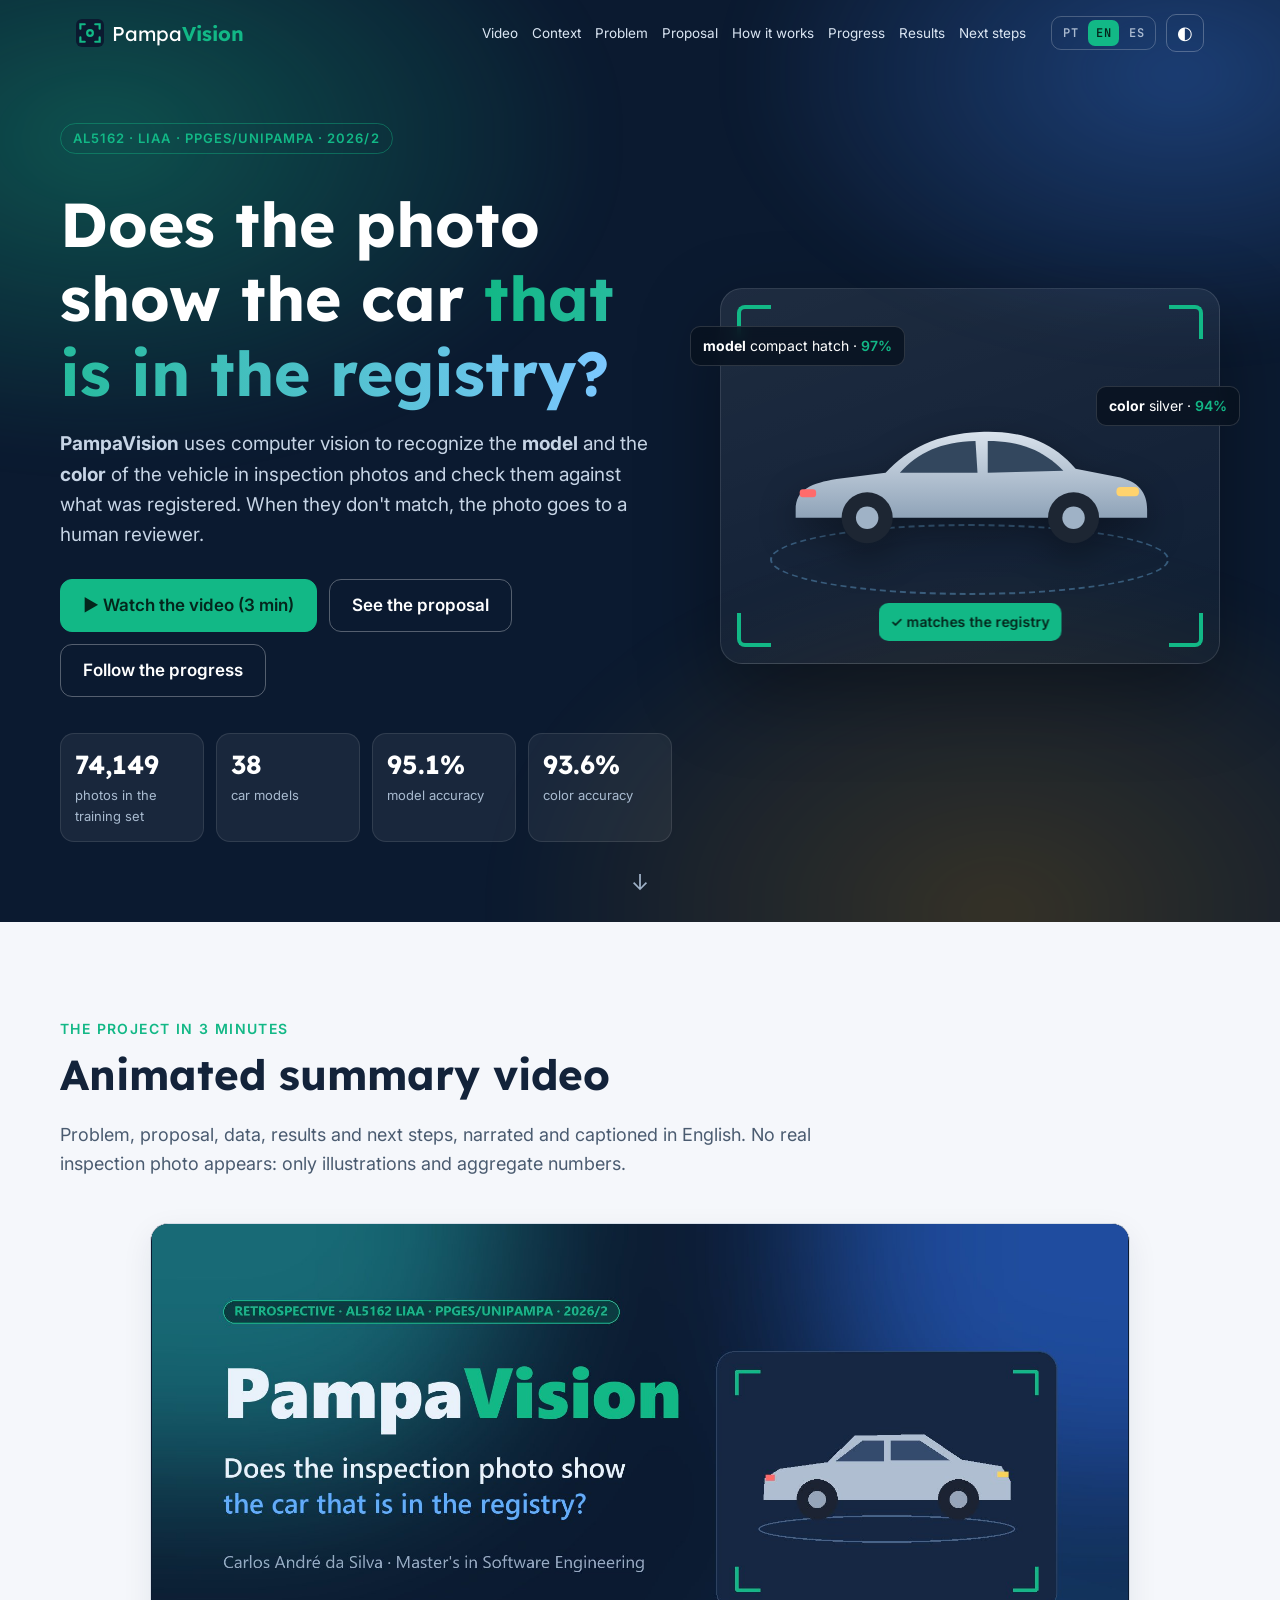
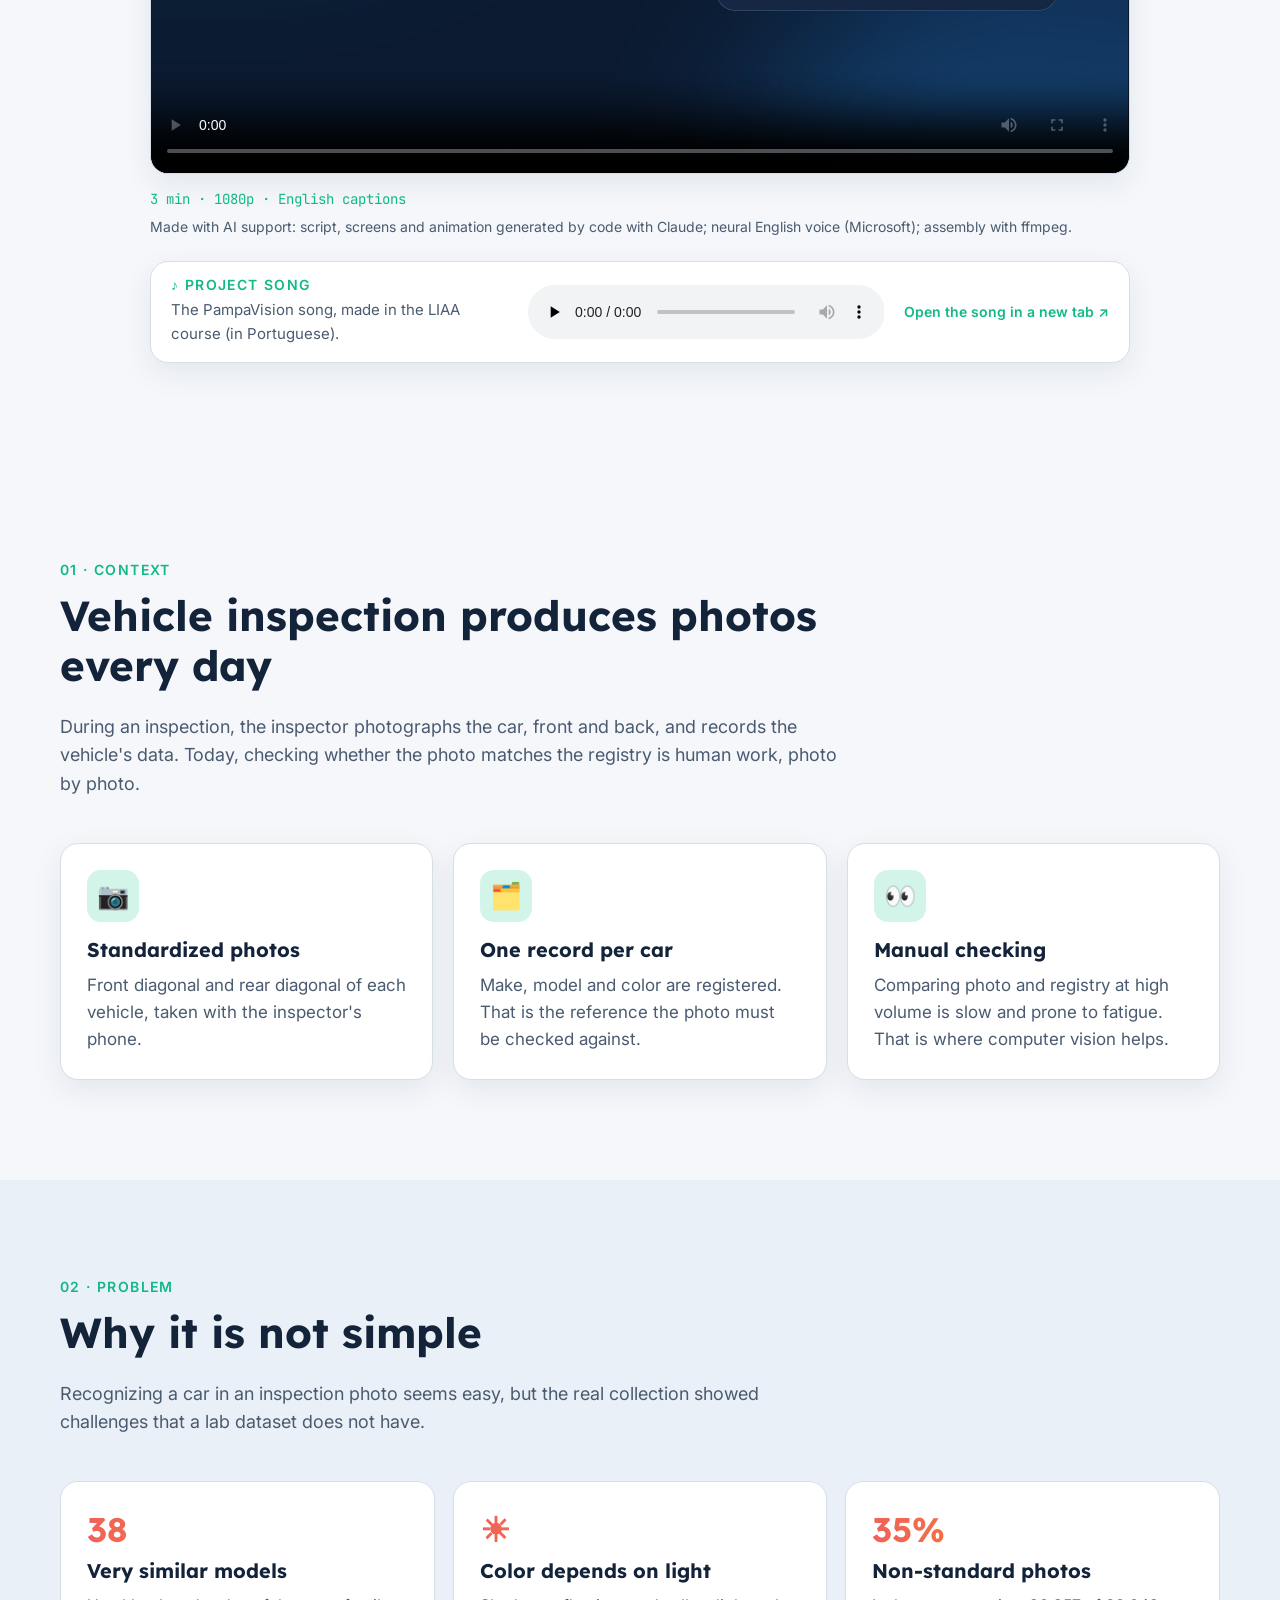
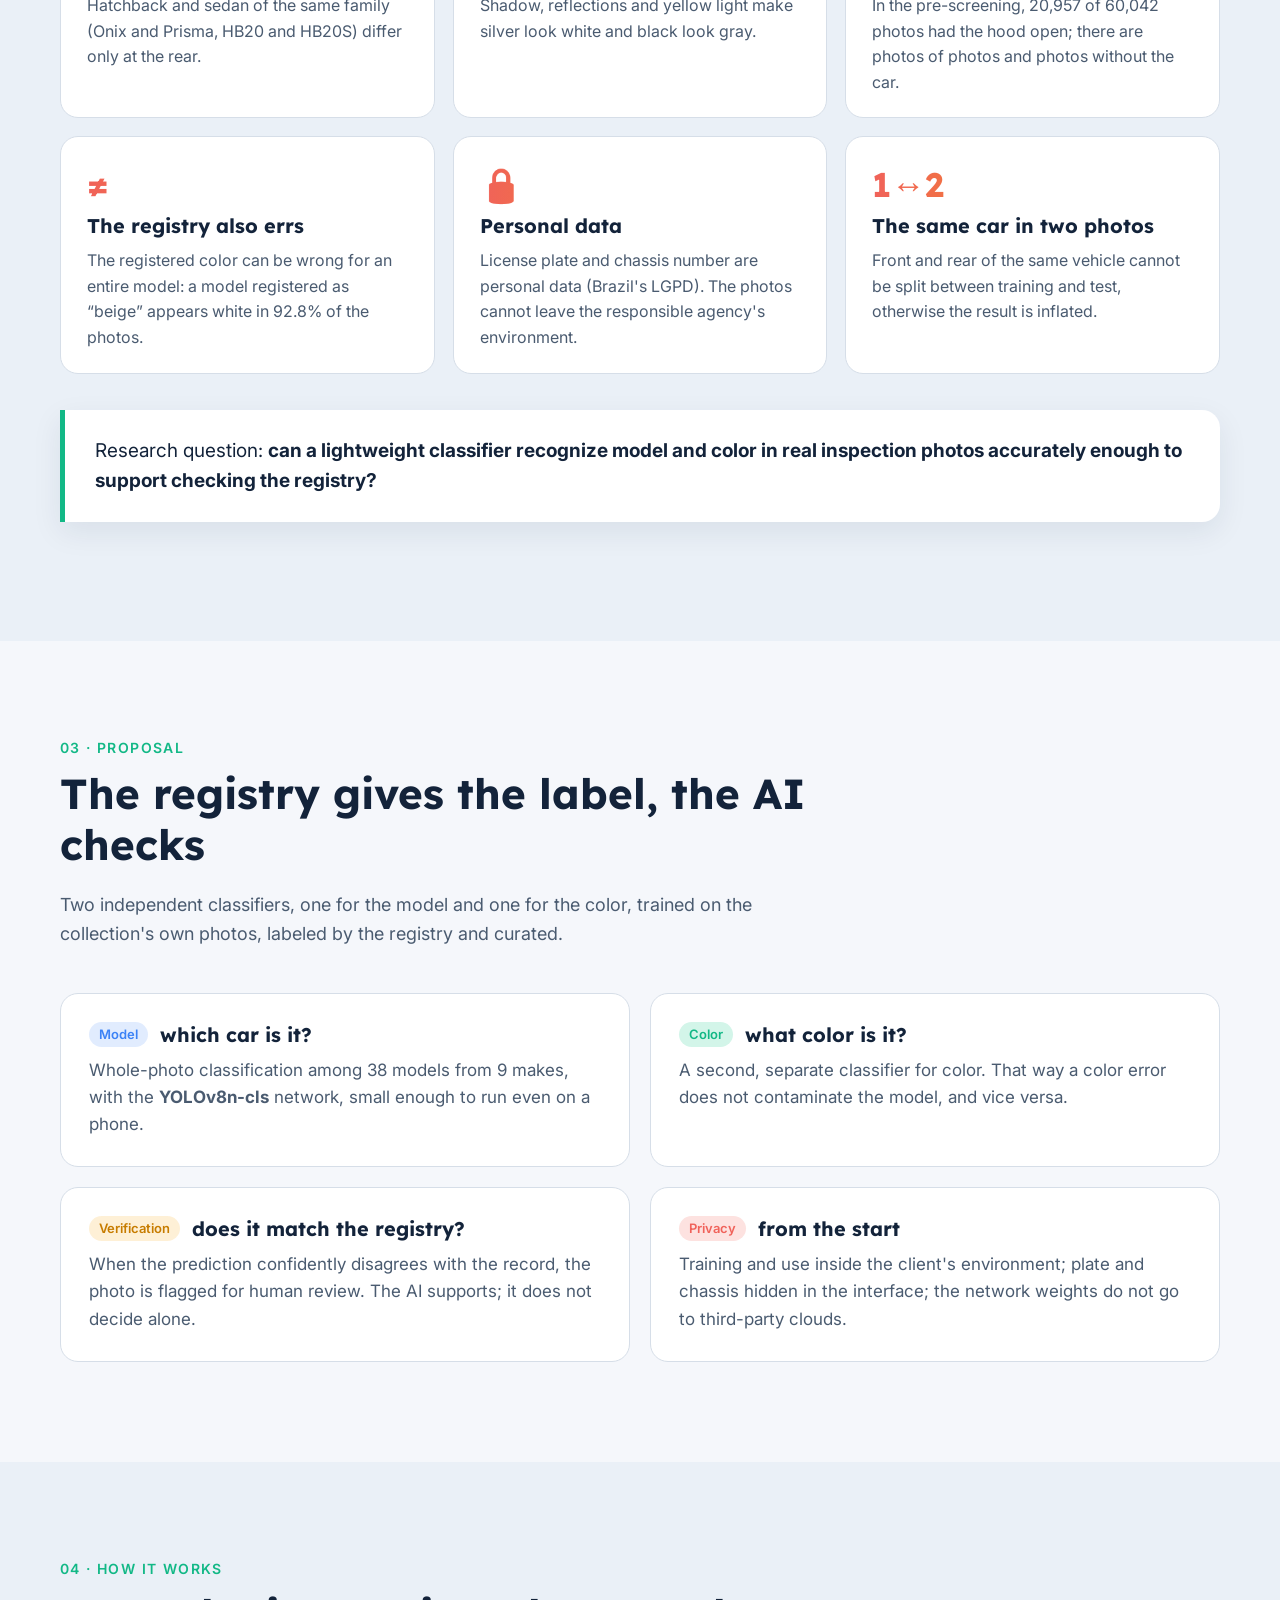
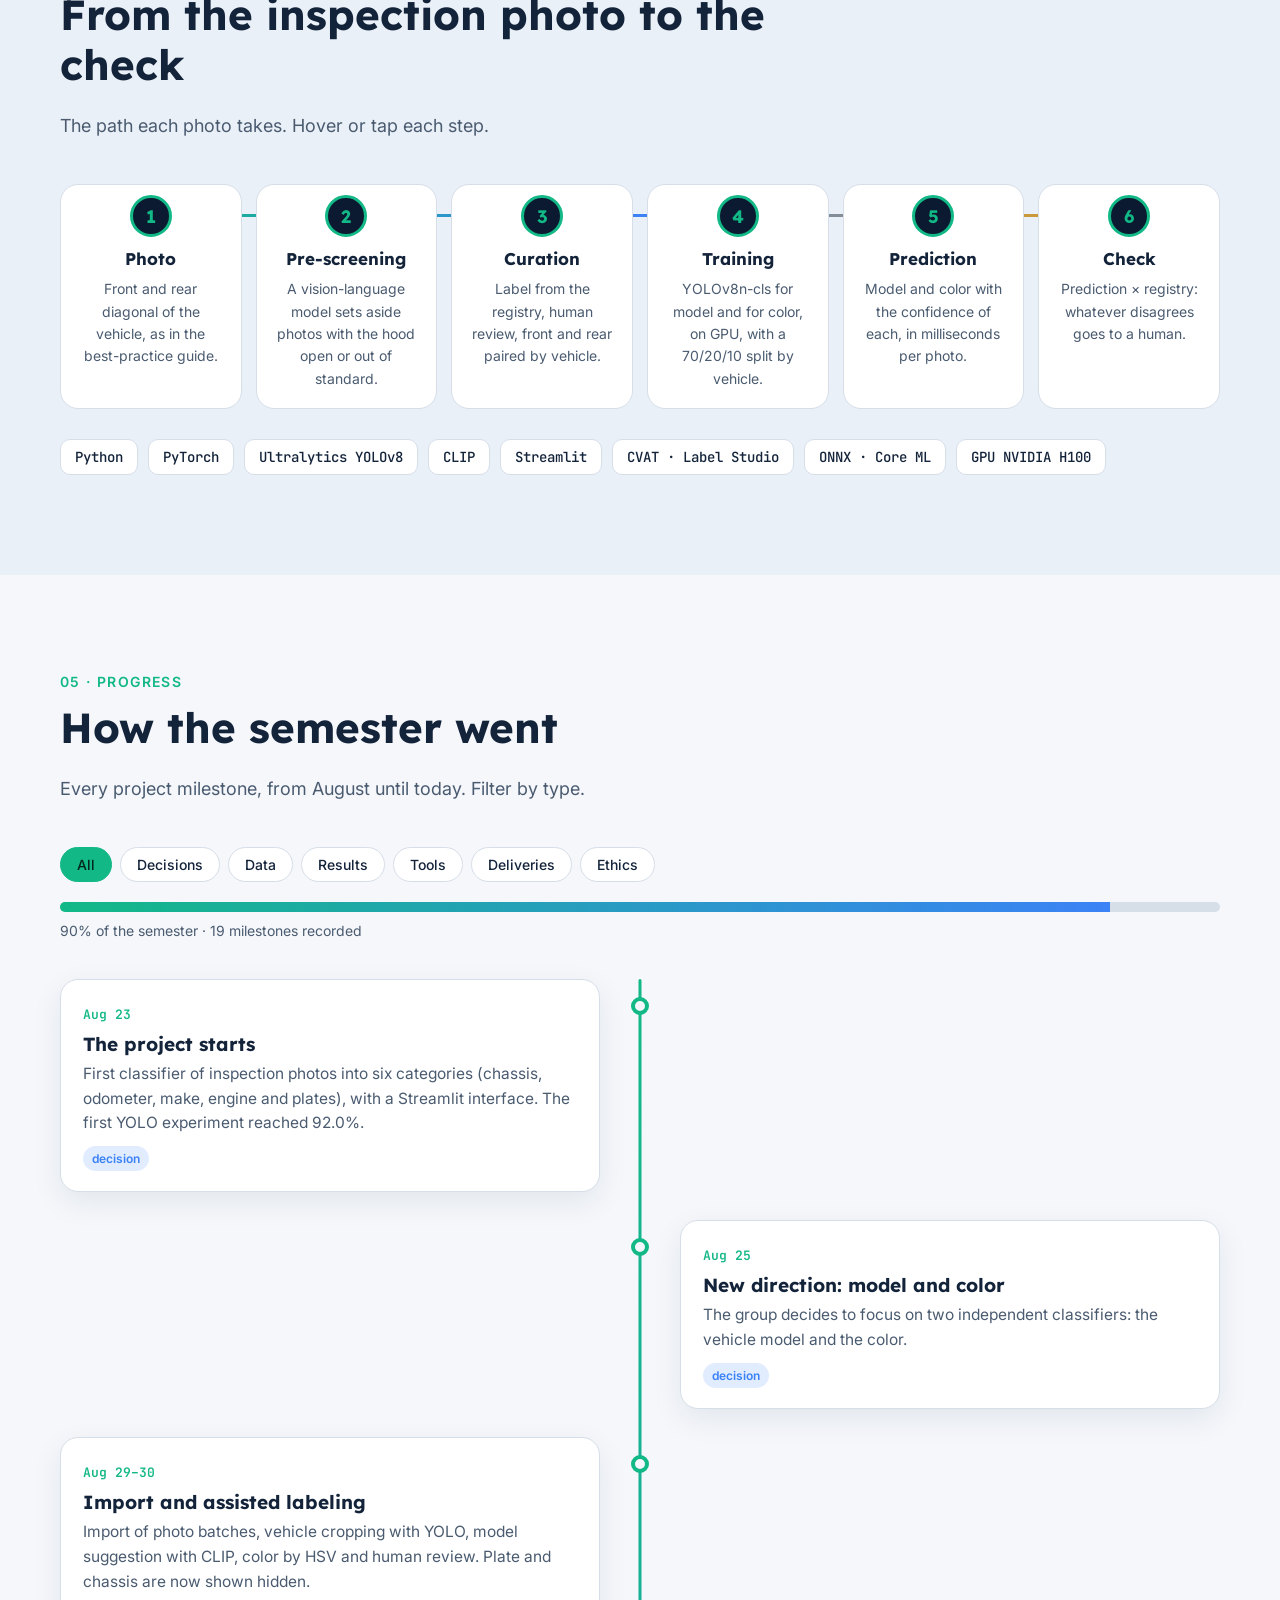
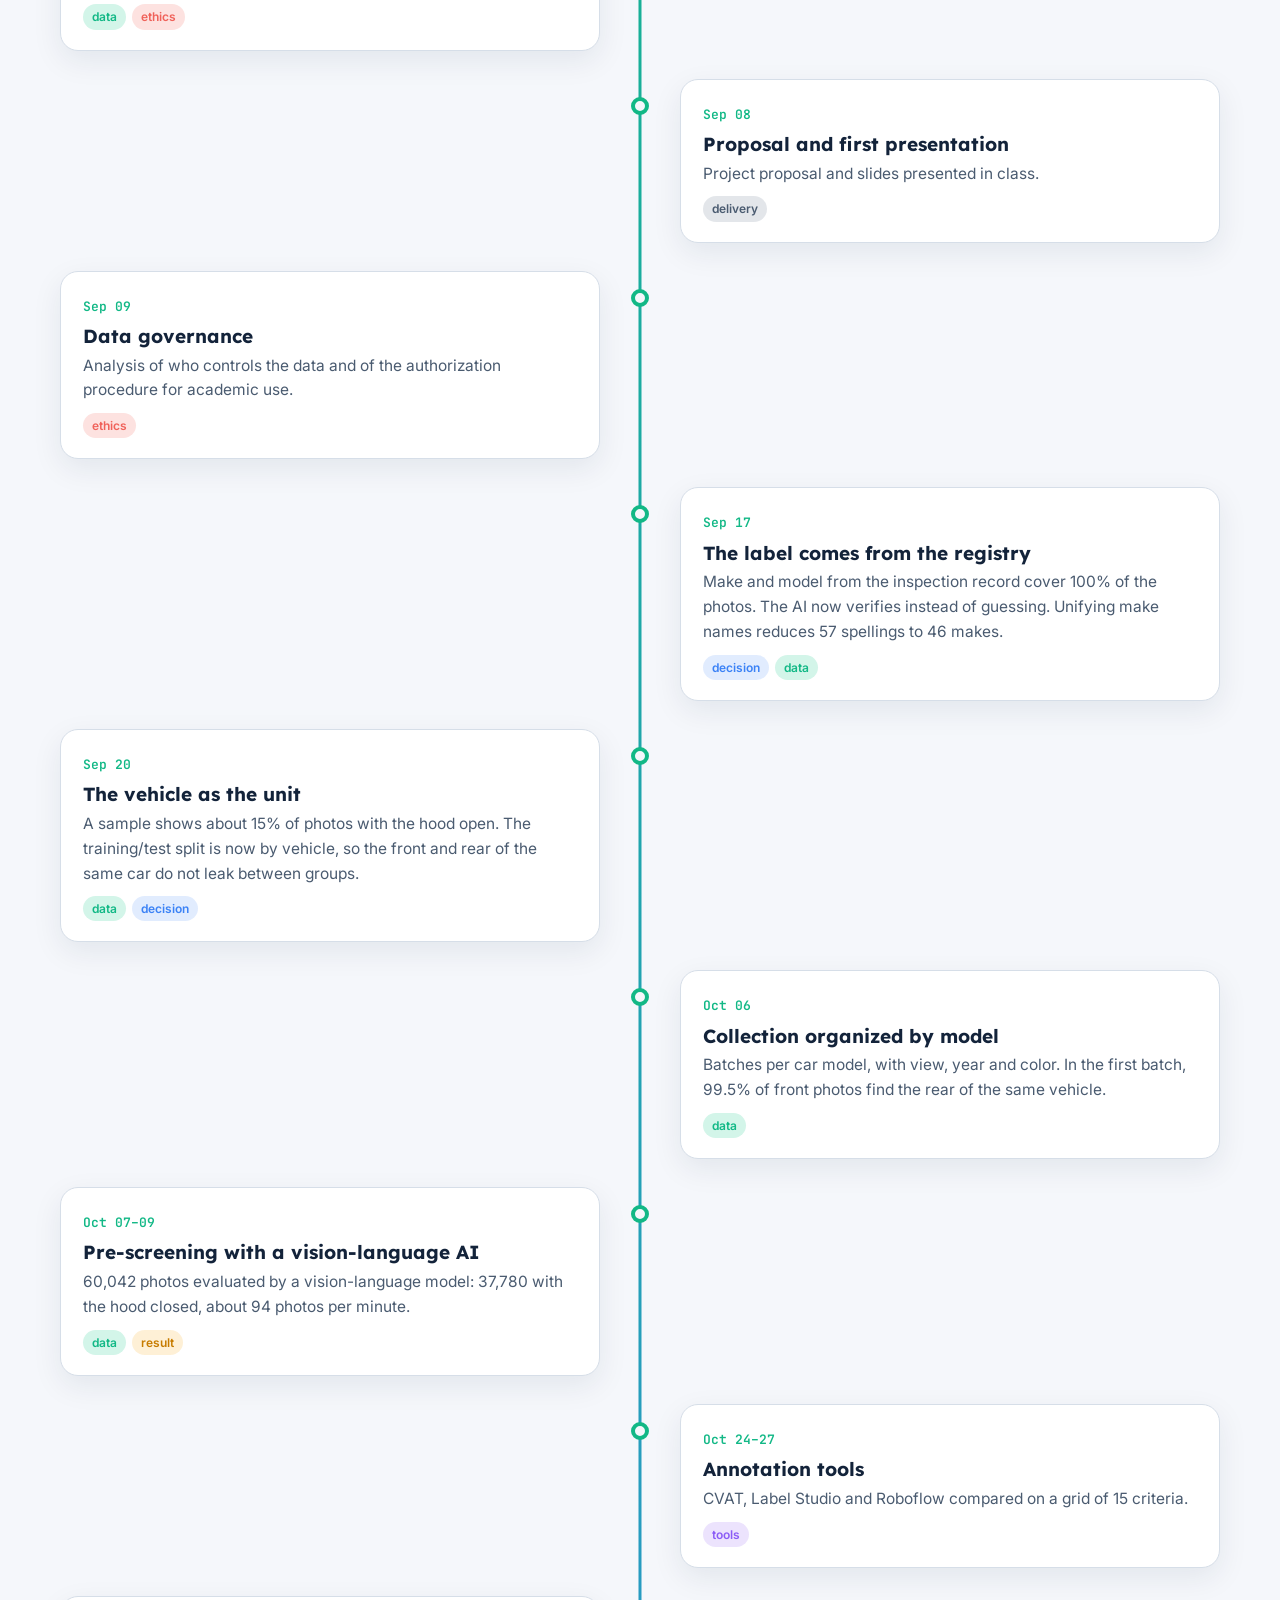
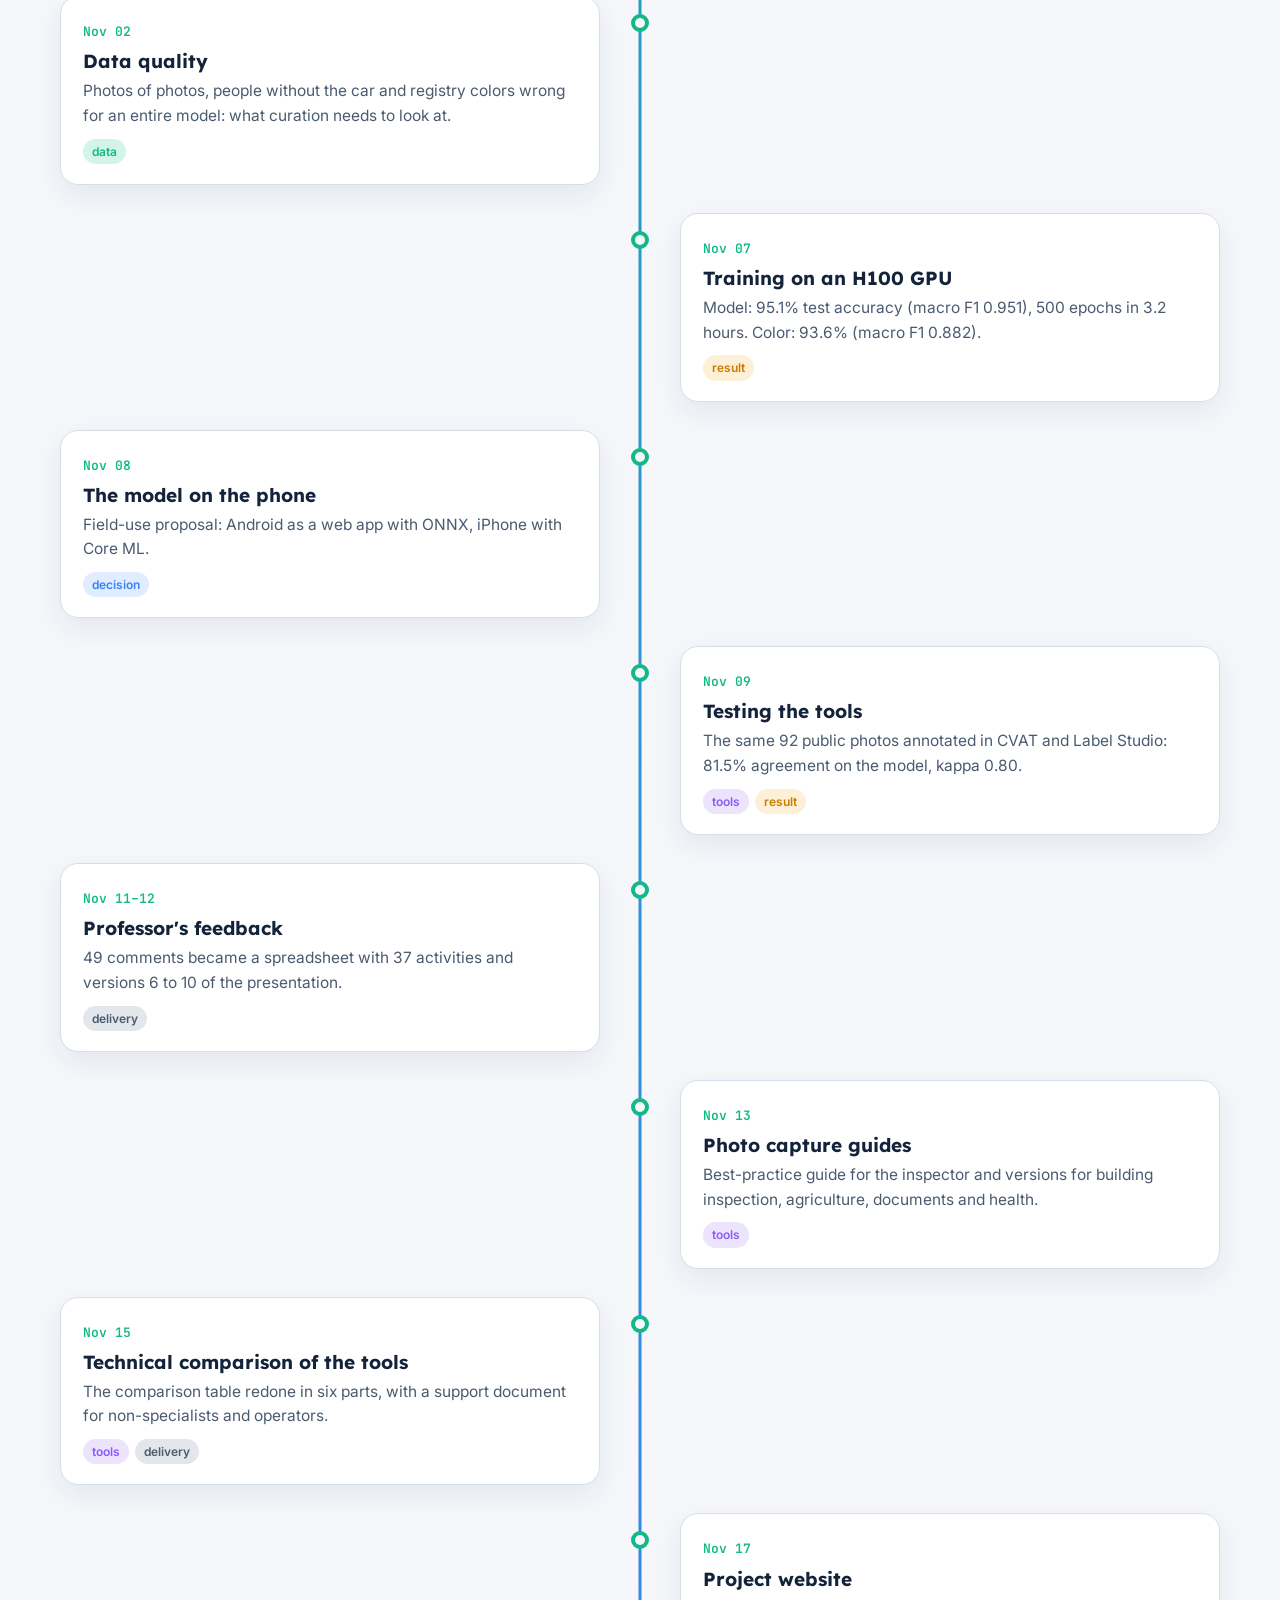
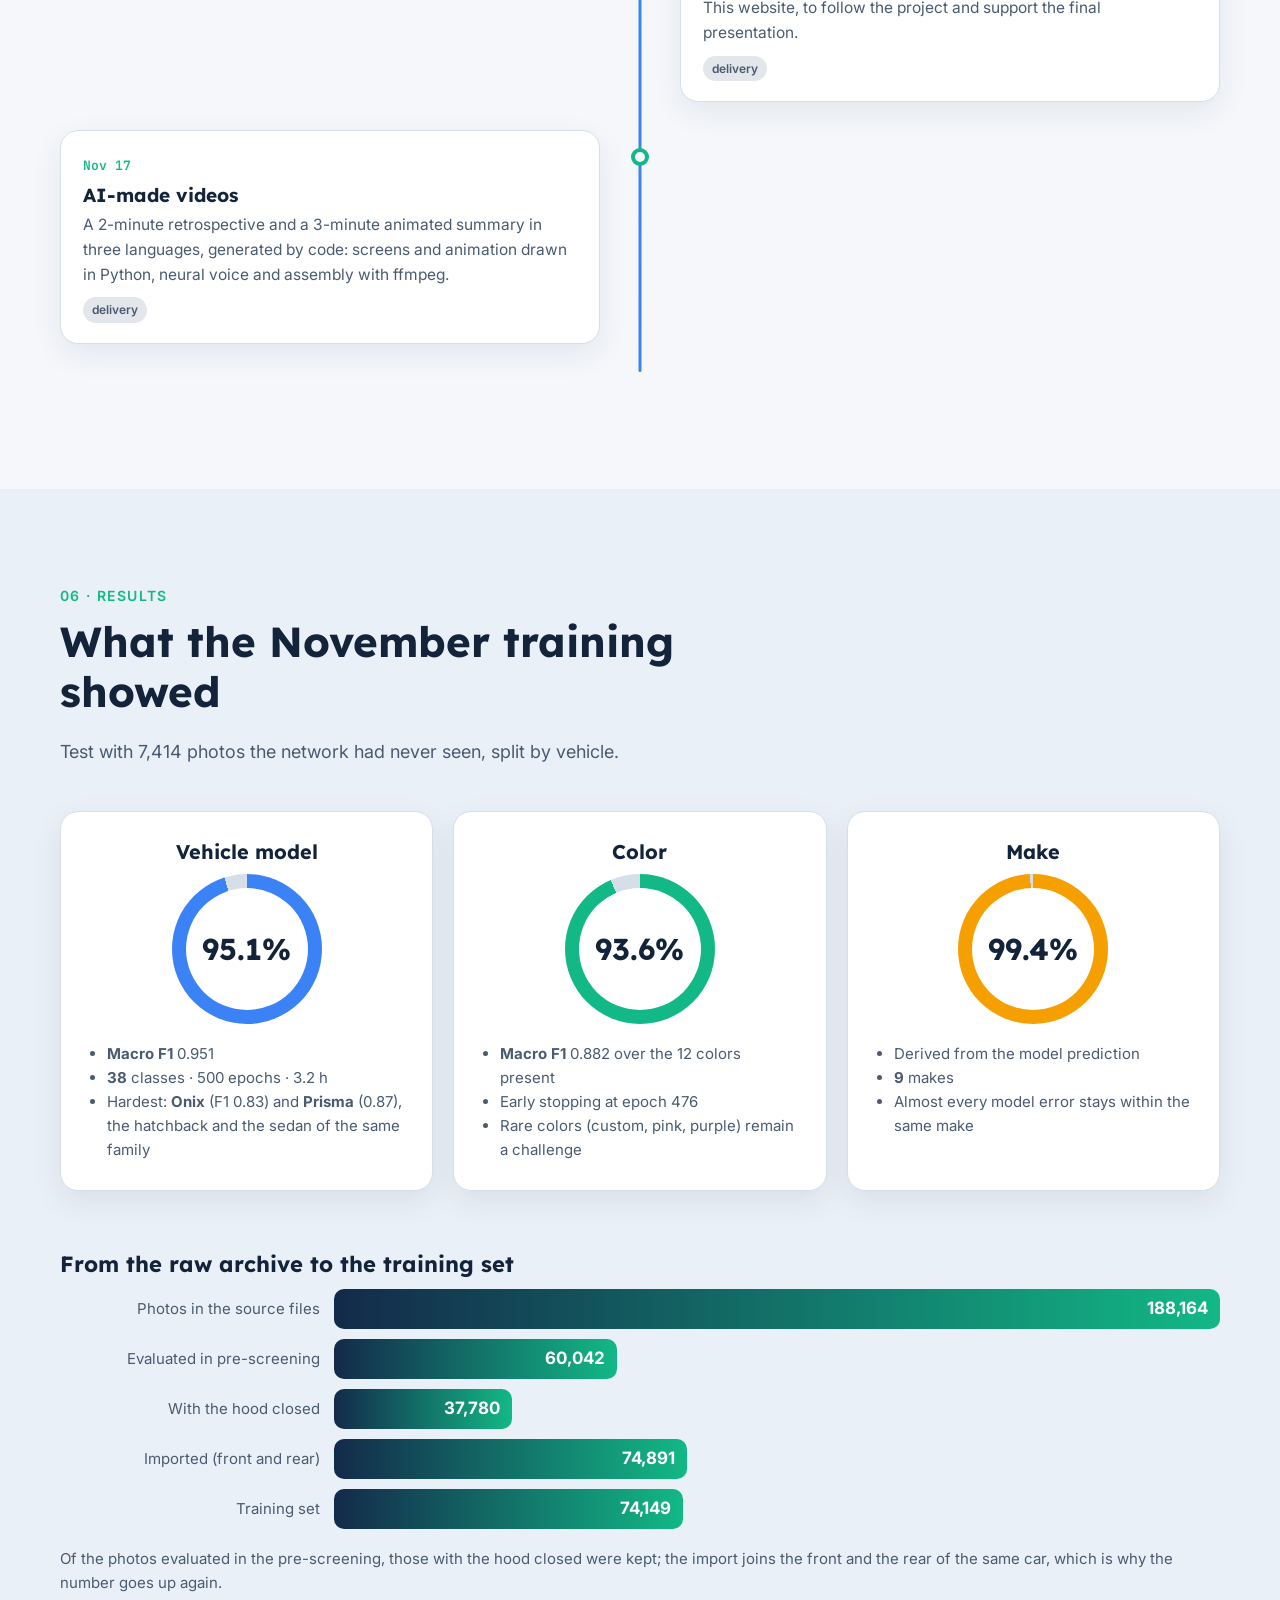
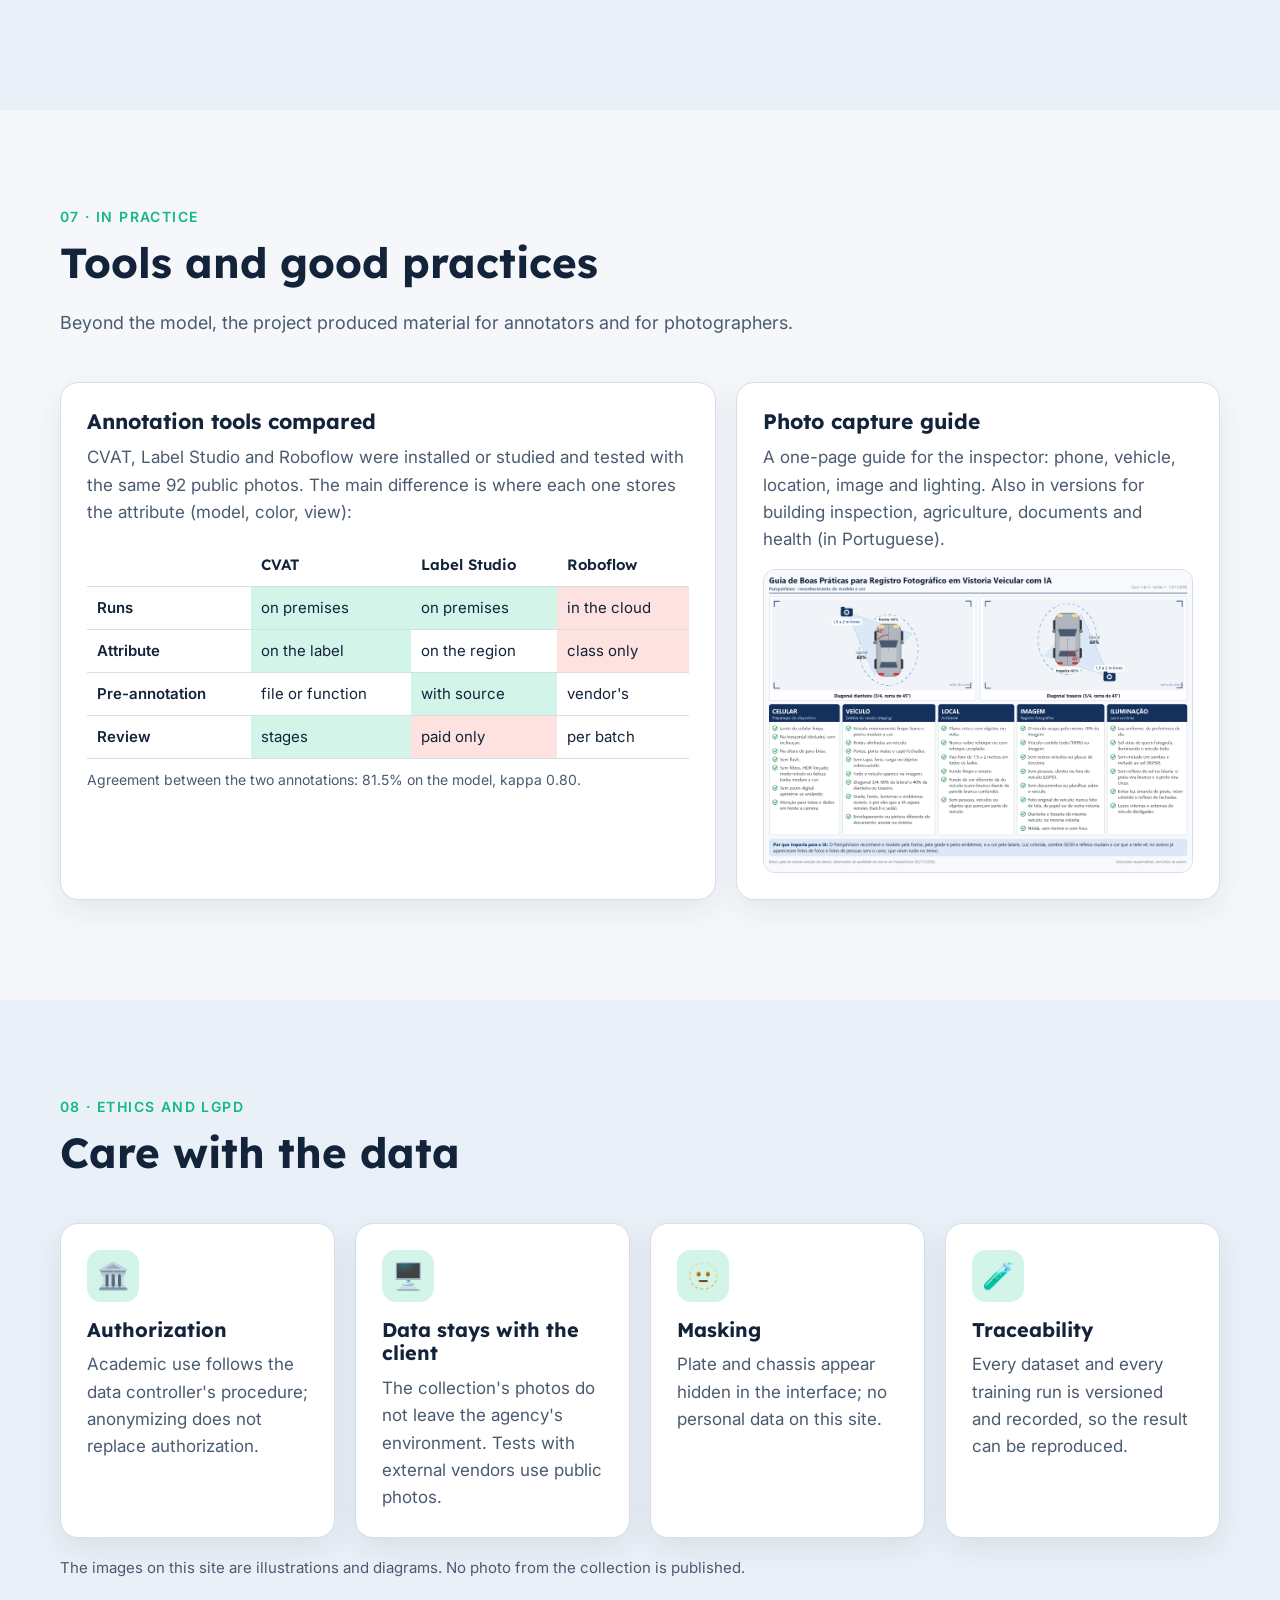
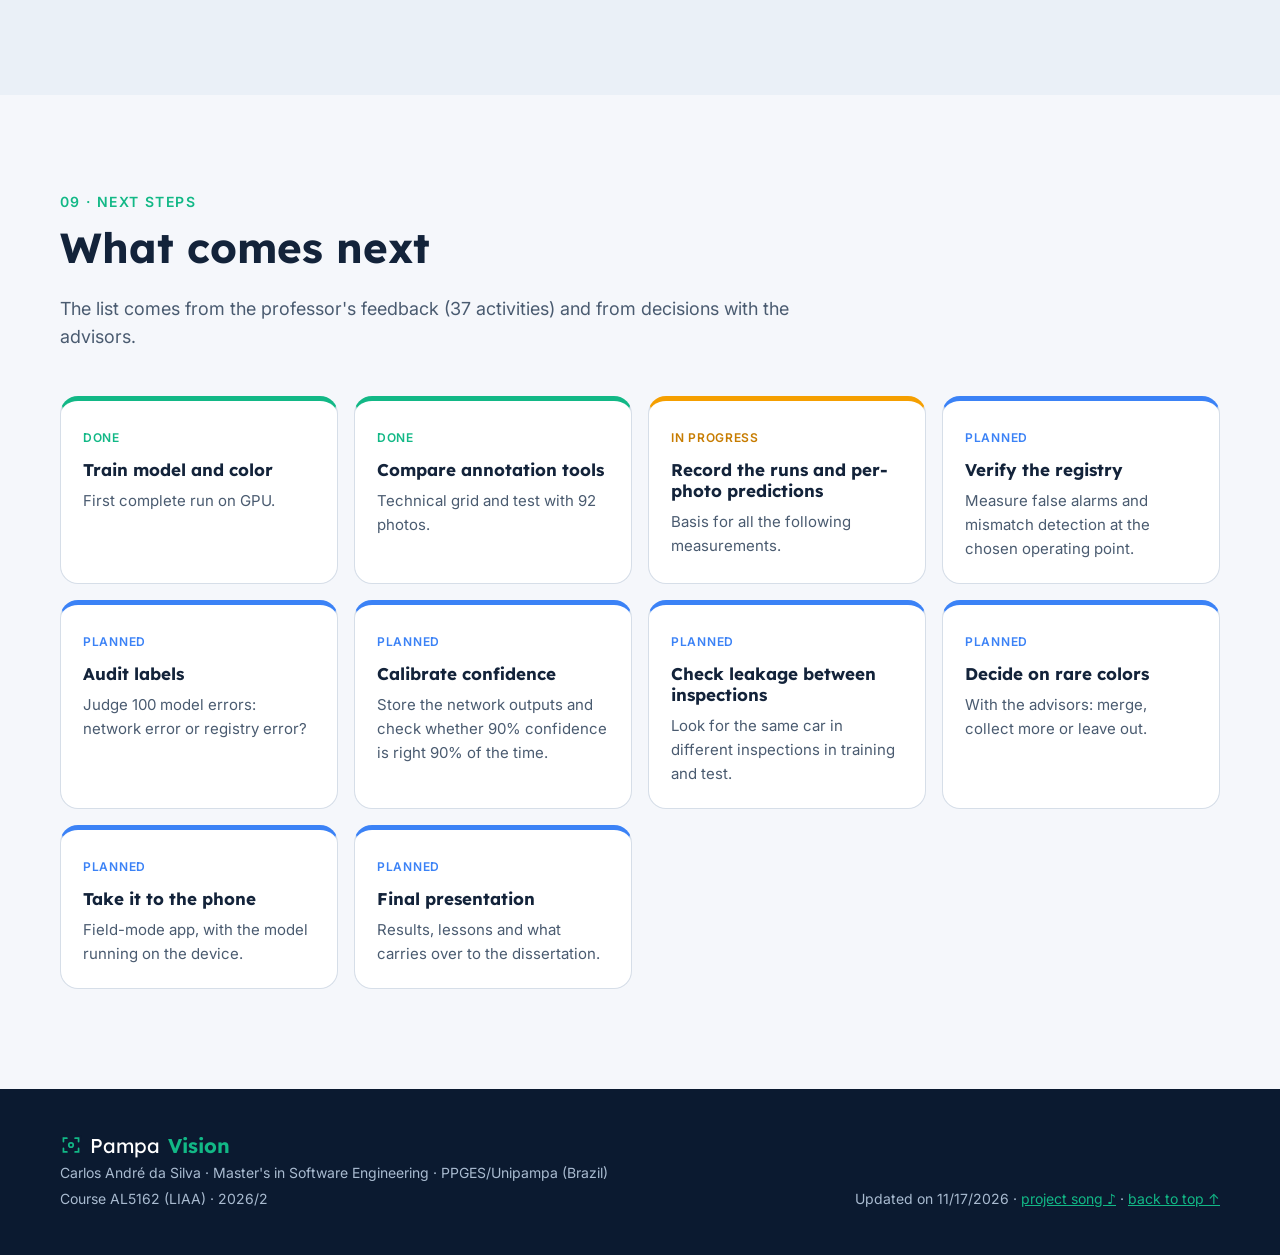
==== commit 79de9780: "Add files via upload" ====
--- a/en/index.html
+++ b/en/index.html
@@ -1,345 +1,350 @@
-<!doctype html>
-<html lang="en">
-<head>
-  <meta charset="utf-8">
-  <meta name="viewport" content="width=device-width, initial-scale=1">
-  <title>PampaVision · LIAA</title>
-  <meta name="description" content="PampaVision: computer vision to check vehicle model and color in inspection photos. Project for the course AL5162 LIAA, PPGES/Unipampa (Brazil).">
-  <meta property="og:title" content="PampaVision · computer vision in vehicle inspection">
-  <meta property="og:description" content="Context, problem, proposal and the project's progress over the semester.">
-  <link rel="alternate" hreflang="pt-BR" href="https://liaa-carlos.github.io/">
-  <link rel="alternate" hreflang="en" href="https://liaa-carlos.github.io/en/">
-  <link rel="alternate" hreflang="es" href="https://liaa-carlos.github.io/es/">
-  <link rel="icon" href="../assets/img/favicon.svg" type="image/svg+xml">
-  <link rel="preconnect" href="https://fonts.googleapis.com">
-  <link rel="preconnect" href="https://fonts.gstatic.com" crossorigin>
-  <link href="https://fonts.googleapis.com/css2?family=Lexend:wght@300;400;600;700&family=Inter:wght@400;500;600&family=JetBrains+Mono:wght@400;600&display=swap" rel="stylesheet">
-  <link rel="stylesheet" href="../assets/css/style.css">
-</head>
-<body>
-
-<header class="topo" id="topo">
-  <nav class="nav">
-    <a class="marca" href="#inicio" aria-label="Home">
-      <img src="../assets/img/favicon.svg" alt="" width="28" height="28">
-      <span>Pampa<b>Vision</b></span>
-    </a>
-    <button class="menu-btn" aria-label="Open menu" aria-expanded="false">☰</button>
-    <ul class="links">
-      <li><a href="#video">Video</a></li>
-      <li><a href="#contexto">Context</a></li>
-      <li><a href="#problema">Problem</a></li>
-      <li><a href="#proposta">Proposal</a></li>
-      <li><a href="#como">How it works</a></li>
-      <li><a href="#evolucao">Progress</a></li>
-      <li><a href="#resultados">Results</a></li>
-      <li><a href="#proximos">Next steps</a></li>
-    </ul>
-    <div class="idiomas" aria-label="Language">
-      <a href="../" lang="pt-BR" title="Português">PT</a>
-      <a href="./" lang="en" aria-current="page" title="English">EN</a>
-      <a href="../es/" lang="es" title="Español">ES</a>
-    </div>
-    <button class="tema" aria-label="Toggle light and dark theme" title="Light/dark theme">◐</button>
-  </nav>
-  <div class="progresso" aria-hidden="true"></div>
-</header>
-
-<main>
-
-<!-- ============================================================ HERO -->
-<section class="heroi" id="inicio">
-  <div class="malha" aria-hidden="true"></div>
-  <div class="heroi-grade">
-    <div class="heroi-texto">
-      <p class="selo">AL5162 · LIAA · PPGES/Unipampa · 2026/2</p>
-      <h1>Does the photo show the car <span class="grad">that is in the registry?</span></h1>
-      <p class="lead"><b>PampaVision</b> uses computer vision to recognize the <b>model</b> and the <b>color</b> of the vehicle in inspection photos and check them against what was registered. When they don't match, the photo goes to a human reviewer.</p>
-      <div class="acoes">
-        <a class="btn primario" href="#video">▶ Watch the video (3 min)</a>
-        <a class="btn" href="#proposta">See the proposal</a>
-        <a class="btn" href="#evolucao">Follow the progress</a>
-      </div>
-      <dl class="numeros">
-        <div><dt><span class="contador" data-alvo="74149">0</span></dt><dd>photos in the training set</dd></div>
-        <div><dt><span class="contador" data-alvo="38">0</span></dt><dd>car models</dd></div>
-        <div><dt><span class="contador" data-alvo="95.1" data-casas="1">0</span>%</dt><dd>model accuracy</dd></div>
-        <div><dt><span class="contador" data-alvo="93.6" data-casas="1">0</span>%</dt><dd>color accuracy</dd></div>
-      </dl>
-    </div>
-
-    <figure class="scanner" aria-label="Illustration: the car being analyzed">
-      <div class="moldura">
-        <i class="c c1"></i><i class="c c2"></i><i class="c c3"></i><i class="c c4"></i>
-        <svg class="carro" viewBox="0 0 400 170" role="img" aria-label="Car silhouette">
-          <defs>
-            <linearGradient id="lataria" x1="0" y1="0" x2="0" y2="1">
-              <stop offset="0" stop-color="#d9e2ec"/><stop offset="1" stop-color="#8fa3b8"/>
-            </linearGradient>
-          </defs>
-          <path d="M30 118 C30 98 46 92 70 88 L118 82 C140 58 168 44 210 42 C252 40 282 52 304 78 L344 86 C366 90 374 102 374 118 L374 126 L30 126 Z" fill="url(#lataria)"/>
-          <path d="M132 82 C150 62 172 52 206 51 L208 82 Z" fill="#33475e"/>
-          <path d="M218 51 C250 51 272 60 292 80 L218 82 Z" fill="#33475e"/>
-          <rect x="344" y="96" width="22" height="9" rx="4" fill="#ffd36e"/>
-          <rect x="34" y="98" width="16" height="8" rx="3" fill="#ff6b6b"/>
-          <circle cx="100" cy="126" r="25" fill="#1d2633"/><circle cx="100" cy="126" r="11" fill="#9fb2c6"/>
-          <circle cx="302" cy="126" r="25" fill="#1d2633"/><circle cx="302" cy="126" r="11" fill="#9fb2c6"/>
-        </svg>
-        <div class="feixe" aria-hidden="true"></div>
-      </div>
-      <figcaption>
-        <span class="etq e1"><b>model</b> compact hatch · <em>97%</em></span>
-        <span class="etq e2"><b>color</b> silver · <em>94%</em></span>
-        <span class="etq e3 ok">✓ matches the registry</span>
-      </figcaption>
-    </figure>
-  </div>
-  <a class="rolar" href="#video" aria-label="Scroll to the video">↓</a>
-</section>
-
-<!-- ============================================================ VIDEO -->
-<section class="secao video" id="video">
-  <div class="cab">
-    <p class="kicker">The project in 3 minutes</p>
-    <h2>Animated summary video</h2>
-    <p class="sub">Problem, proposal, data, results and next steps, narrated and captioned in English. No real inspection photo appears: only illustrations and aggregate numbers.</p>
-  </div>
-  <figure class="player revelar">
-    <video controls preload="metadata" playsinline poster="../assets/video/pampavision_3min_en_poster.jpg">
-      <source src="../assets/video/pampavision_3min_en.mp4" type="video/mp4">
-      <track kind="captions" src="../assets/video/pampavision_3min_en.vtt" srclang="en" label="English" default>
-      Your browser cannot play this video. <a href="../assets/video/pampavision_3min_en.mp4">Download the MP4</a>.
-    </video>
-    <figcaption>
-      <span>3 min · 1080p · English captions</span>
-      <span>Made with AI support: script, screens and animation generated by code with Claude; neural English voice (Microsoft); assembly with ffmpeg.</span>
-    </figcaption>
-  </figure>
-</section>
-
-<!-- ============================================================ CONTEXT -->
-<section class="secao" id="contexto">
-  <div class="cab">
-    <p class="kicker">01 · Context</p>
-    <h2>Vehicle inspection produces photos every day</h2>
-    <p class="sub">During an inspection, the inspector photographs the car, front and back, and records the vehicle's data. Today, checking whether the photo matches the registry is human work, photo by photo.</p>
-  </div>
-  <div class="cartoes c3 revelar">
-    <article class="cartao">
-      <div class="ico">📷</div>
-      <h3>Standardized photos</h3>
-      <p>Front diagonal and rear diagonal of each vehicle, taken with the inspector's phone.</p>
-    </article>
-    <article class="cartao">
-      <div class="ico">🗂️</div>
-      <h3>One record per car</h3>
-      <p>Make, model and color are registered. That is the reference the photo must be checked against.</p>
-    </article>
-    <article class="cartao">
-      <div class="ico">👀</div>
-      <h3>Manual checking</h3>
-      <p>Comparing photo and registry at high volume is slow and prone to fatigue. That is where computer vision helps.</p>
-    </article>
-  </div>
-</section>
-
-<!-- ============================================================ PROBLEM -->
-<section class="secao alt" id="problema">
-  <div class="cab">
-    <p class="kicker">02 · Problem</p>
-    <h2>Why it is not simple</h2>
-    <p class="sub">Recognizing a car in an inspection photo seems easy, but the real collection showed challenges that a lab dataset does not have.</p>
-  </div>
-  <div class="desafios revelar">
-    <div class="desafio"><span class="n">38</span><h3>Very similar models</h3><p>Hatchback and sedan of the same family (Onix and Prisma, HB20 and HB20S) differ only at the rear.</p></div>
-    <div class="desafio"><span class="n">☀</span><h3>Color depends on light</h3><p>Shadow, reflections and yellow light make silver look white and black look gray.</p></div>
-    <div class="desafio"><span class="n">35%</span><h3>Non-standard photos</h3><p>In the pre-screening, 20,957 of 60,042 photos had the hood open; there are photos of photos and photos without the car.</p></div>
-    <div class="desafio"><span class="n">≠</span><h3>The registry also errs</h3><p>The registered color can be wrong for an entire model: a model registered as “beige” appears white in 92.8% of the photos.</p></div>
-    <div class="desafio"><span class="n">🔒</span><h3>Personal data</h3><p>License plate and chassis number are personal data (Brazil's LGPD). The photos cannot leave the responsible agency's environment.</p></div>
-    <div class="desafio"><span class="n">1↔2</span><h3>The same car in two photos</h3><p>Front and rear of the same vehicle cannot be split between training and test, otherwise the result is inflated.</p></div>
-  </div>
-  <blockquote class="pergunta revelar">Research question: <b>can a lightweight classifier recognize model and color in real inspection photos accurately enough to support checking the registry?</b></blockquote>
-</section>
-
-<!-- ============================================================ PROPOSAL -->
-<section class="secao" id="proposta">
-  <div class="cab">
-    <p class="kicker">03 · Proposal</p>
-    <h2>The registry gives the label, the AI checks</h2>
-    <p class="sub">Two independent classifiers, one for the model and one for the color, trained on the collection's own photos, labeled by the registry and curated.</p>
-  </div>
-  <div class="proposta revelar">
-    <div class="bloco">
-      <h3><span class="pilula azul">Model</span> which car is it?</h3>
-      <p>Whole-photo classification among 38 models from 9 makes, with the <b>YOLOv8n-cls</b> network, small enough to run even on a phone.</p>
-    </div>
-    <div class="bloco">
-      <h3><span class="pilula menta">Color</span> what color is it?</h3>
-      <p>A second, separate classifier for color. That way a color error does not contaminate the model, and vice versa.</p>
-    </div>
-    <div class="bloco">
-      <h3><span class="pilula ambar">Verification</span> does it match the registry?</h3>
-      <p>When the prediction confidently disagrees with the record, the photo is flagged for human review. The AI supports; it does not decide alone.</p>
-    </div>
-    <div class="bloco">
-      <h3><span class="pilula coral">Privacy</span> from the start</h3>
-      <p>Training and use inside the client's environment; plate and chassis hidden in the interface; the network weights do not go to third-party clouds.</p>
-    </div>
-  </div>
-</section>
-
-<!-- ============================================================ HOW IT WORKS -->
-<section class="secao alt" id="como">
-  <div class="cab">
-    <p class="kicker">04 · How it works</p>
-    <h2>From the inspection photo to the check</h2>
-    <p class="sub">The path each photo takes. Hover or tap each step.</p>
-  </div>
-  <ol class="fluxo revelar">
-    <li tabindex="0"><span class="passo">1</span><h3>Photo</h3><p>Front and rear diagonal of the vehicle, as in the best-practice guide.</p></li>
-    <li tabindex="0"><span class="passo">2</span><h3>Pre-screening</h3><p>A vision-language model sets aside photos with the hood open or out of standard.</p></li>
-    <li tabindex="0"><span class="passo">3</span><h3>Curation</h3><p>Label from the registry, human review, front and rear paired by vehicle.</p></li>
-    <li tabindex="0"><span class="passo">4</span><h3>Training</h3><p>YOLOv8n-cls for model and for color, on GPU, with a 70/20/10 split by vehicle.</p></li>
-    <li tabindex="0"><span class="passo">5</span><h3>Prediction</h3><p>Model and color with the confidence of each, in milliseconds per photo.</p></li>
-    <li tabindex="0"><span class="passo">6</span><h3>Check</h3><p>Prediction × registry: whatever disagrees goes to a human.</p></li>
-  </ol>
-  <div class="ferramentas revelar">
-    <div class="tag">Python</div><div class="tag">PyTorch</div><div class="tag">Ultralytics YOLOv8</div><div class="tag">CLIP</div>
-    <div class="tag">Streamlit</div><div class="tag">CVAT · Label Studio</div><div class="tag">ONNX · Core ML</div><div class="tag">GPU NVIDIA H100</div>
-  </div>
-</section>
-
-<!-- ============================================================ PROGRESS -->
-<section class="secao" id="evolucao">
-  <div class="cab">
-    <p class="kicker">05 · Progress</p>
-    <h2>How the semester went</h2>
-    <p class="sub">Every project milestone, from August until today. Filter by type.</p>
-  </div>
-  <div class="filtros" role="group" aria-label="Filter milestones">
-    <button class="filtro ativo" data-tag="todos">All</button>
-    <button class="filtro" data-tag="decisão">Decisions</button>
-    <button class="filtro" data-tag="dados">Data</button>
-    <button class="filtro" data-tag="resultado">Results</button>
-    <button class="filtro" data-tag="ferramentas">Tools</button>
-    <button class="filtro" data-tag="entrega">Deliveries</button>
-    <button class="filtro" data-tag="ética">Ethics</button>
-  </div>
-  <div class="semestre" aria-hidden="true"><div class="barra"><span></span></div><p class="semestre-txt"></p></div>
-  <ol class="linha-tempo" id="linha-tempo"></ol>
-</section>
-
-<!-- ============================================================ RESULTS -->
-<section class="secao alt" id="resultados">
-  <div class="cab">
-    <p class="kicker">06 · Results</p>
-    <h2>What the November training showed</h2>
-    <p class="sub">Test with 7,414 photos the network had never seen, split by vehicle.</p>
-  </div>
-  <div class="metricas revelar">
-    <article class="metrica">
-      <h3>Vehicle model</h3>
-      <div class="anel" style="--p:95.1"><span>95.1%</span></div>
-      <ul>
-        <li><b>Macro F1</b> 0.951</li>
-        <li><b>38</b> classes · 500 epochs · 3.2 h</li>
-        <li>Hardest: <b>Onix</b> (F1 0.83) and <b>Prisma</b> (0.87), the hatchback and the sedan of the same family</li>
-      </ul>
-    </article>
-    <article class="metrica">
-      <h3>Color</h3>
-      <div class="anel menta" style="--p:93.6"><span>93.6%</span></div>
-      <ul>
-        <li><b>Macro F1</b> 0.882 over the 12 colors present</li>
-        <li>Early stopping at epoch 476</li>
-        <li>Rare colors (custom, pink, purple) remain a challenge</li>
-      </ul>
-    </article>
-    <article class="metrica">
-      <h3>Make</h3>
-      <div class="anel ambar" style="--p:99.4"><span>99.4%</span></div>
-      <ul>
-        <li>Derived from the model prediction</li>
-        <li><b>9</b> makes</li>
-        <li>Almost every model error stays within the same make</li>
-      </ul>
-    </article>
-  </div>
-
-  <h3 class="tit-funil revelar">From the raw archive to the training set</h3>
-  <div class="funil revelar" id="funil"></div>
-  <p class="nota revelar">Of the photos evaluated in the pre-screening, those with the hood closed were kept; the import joins the front and the rear of the same car, which is why the number goes up again.</p>
-</section>
-
-<!-- ============================================================ IN PRACTICE -->
-<section class="secao" id="pratica">
-  <div class="cab">
-    <p class="kicker">07 · In practice</p>
-    <h2>Tools and good practices</h2>
-    <p class="sub">Beyond the model, the project produced material for annotators and for photographers.</p>
-  </div>
-  <div class="dupla revelar">
-    <article class="cartao largo">
-      <h3>Annotation tools compared</h3>
-      <p>CVAT, Label Studio and Roboflow were installed or studied and tested with the same 92 public photos. The main difference is where each one stores the attribute (model, color, view):</p>
-      <table class="comp">
-        <thead><tr><th></th><th>CVAT</th><th>Label Studio</th><th>Roboflow</th></tr></thead>
-        <tbody>
-          <tr><td>Runs</td><td class="ok">on premises</td><td class="ok">on premises</td><td class="nao">in the cloud</td></tr>
-          <tr><td>Attribute</td><td class="ok">on the label</td><td>on the region</td><td class="nao">class only</td></tr>
-          <tr><td>Pre-annotation</td><td>file or function</td><td class="ok">with source</td><td>vendor's</td></tr>
-          <tr><td>Review</td><td class="ok">stages</td><td class="nao">paid only</td><td>per batch</td></tr>
-        </tbody>
-      </table>
-      <p class="mini">Agreement between the two annotations: 81.5% on the model, kappa 0.80.</p>
-    </article>
-    <article class="cartao largo">
-      <h3>Photo capture guide</h3>
-      <p>A one-page guide for the inspector: phone, vehicle, location, image and lighting. Also in versions for building inspection, agriculture, documents and health (in Portuguese).</p>
-      <a href="../assets/img/guia_pampavision.png" target="_blank" rel="noopener" class="guia">
-        <img src="../assets/img/guia_pampavision.png" alt="Best-practice guide for photo capture in vehicle inspection (in Portuguese)" loading="lazy">
-      </a>
-    </article>
-  </div>
-</section>
-
-<!-- ============================================================ ETHICS -->
-<section class="secao alt" id="etica">
-  <div class="cab">
-    <p class="kicker">08 · Ethics and LGPD</p>
-    <h2>Care with the data</h2>
-  </div>
-  <div class="cartoes c4 revelar">
-    <article class="cartao"><div class="ico">🏛️</div><h3>Authorization</h3><p>Academic use follows the data controller's procedure; anonymizing does not replace authorization.</p></article>
-    <article class="cartao"><div class="ico">🖥️</div><h3>Data stays with the client</h3><p>The collection's photos do not leave the agency's environment. Tests with external vendors use public photos.</p></article>
-    <article class="cartao"><div class="ico">🫥</div><h3>Masking</h3><p>Plate and chassis appear hidden in the interface; no personal data on this site.</p></article>
-    <article class="cartao"><div class="ico">🧪</div><h3>Traceability</h3><p>Every dataset and every training run is versioned and recorded, so the result can be reproduced.</p></article>
-  </div>
-  <p class="nota">The images on this site are illustrations and diagrams. No photo from the collection is published.</p>
-</section>
-
-<!-- ============================================================ NEXT STEPS -->
-<section class="secao" id="proximos">
-  <div class="cab">
-    <p class="kicker">09 · Next steps</p>
-    <h2>What comes next</h2>
-    <p class="sub">The list comes from the professor's feedback (37 activities) and from decisions with the advisors.</p>
-  </div>
-  <div class="passos revelar" id="passos"></div>
-</section>
-
-</main>
-
-<footer class="rodape">
-  <div>
-    <p class="marca"><img src="../assets/img/favicon.svg" alt="" width="22" height="22"> Pampa<b>Vision</b></p>
-    <p>Carlos André da Silva · Master's in Software Engineering · PPGES/Unipampa (Brazil)</p>
-    <p>Course AL5162 (LIAA) · 2026/2</p>
-  </div>
-  <p class="atualizado">Updated on <span id="atualizado"></span> · <a href="#inicio">back to top ↑</a></p>
-</footer>
-
-<script src="../assets/js/dados.en.js"></script>
-<script src="../assets/js/main.js"></script>
-</body>
-</html>
+<!doctype html>
+<html lang="en">
+<head>
+  <meta charset="utf-8">
+  <meta name="viewport" content="width=device-width, initial-scale=1">
+  <title>PampaVision · LIAA</title>
+  <meta name="description" content="PampaVision: computer vision to check vehicle model and color in inspection photos. Project for the course AL5162 LIAA, PPGES/Unipampa (Brazil).">
+  <meta property="og:title" content="PampaVision · computer vision in vehicle inspection">
+  <meta property="og:description" content="Context, problem, proposal and the project's progress over the semester.">
+  <link rel="alternate" hreflang="pt-BR" href="https://liaa-carlos.github.io/">
+  <link rel="alternate" hreflang="en" href="https://liaa-carlos.github.io/en/">
+  <link rel="alternate" hreflang="es" href="https://liaa-carlos.github.io/es/">
+  <link rel="icon" href="../assets/img/favicon.svg" type="image/svg+xml">
+  <link rel="preconnect" href="https://fonts.googleapis.com">
+  <link rel="preconnect" href="https://fonts.gstatic.com" crossorigin>
+  <link href="https://fonts.googleapis.com/css2?family=Lexend:wght@300;400;600;700&family=Inter:wght@400;500;600&family=JetBrains+Mono:wght@400;600&display=swap" rel="stylesheet">
+  <link rel="stylesheet" href="../assets/css/style.css">
+</head>
+<body>
+
+<header class="topo" id="topo">
+  <nav class="nav">
+    <a class="marca" href="#inicio" aria-label="Home">
+      <img src="../assets/img/favicon.svg" alt="" width="28" height="28">
+      <span>Pampa<b>Vision</b></span>
+    </a>
+    <button class="menu-btn" aria-label="Open menu" aria-expanded="false">☰</button>
+    <ul class="links">
+      <li><a href="#video">Video</a></li>
+      <li><a href="#contexto">Context</a></li>
+      <li><a href="#problema">Problem</a></li>
+      <li><a href="#proposta">Proposal</a></li>
+      <li><a href="#como">How it works</a></li>
+      <li><a href="#evolucao">Progress</a></li>
+      <li><a href="#resultados">Results</a></li>
+      <li><a href="#proximos">Next steps</a></li>
+    </ul>
+    <div class="idiomas" aria-label="Language">
+      <a href="../" lang="pt-BR" title="Português">PT</a>
+      <a href="./" lang="en" aria-current="page" title="English">EN</a>
+      <a href="../es/" lang="es" title="Español">ES</a>
+    </div>
+    <button class="tema" aria-label="Toggle light and dark theme" title="Light/dark theme">◐</button>
+  </nav>
+  <div class="progresso" aria-hidden="true"></div>
+</header>
+
+<main>
+
+<!-- ============================================================ HERO -->
+<section class="heroi" id="inicio">
+  <div class="malha" aria-hidden="true"></div>
+  <div class="heroi-grade">
+    <div class="heroi-texto">
+      <p class="selo">AL5162 · LIAA · PPGES/Unipampa · 2026/2</p>
+      <h1>Does the photo show the car <span class="grad">that is in the registry?</span></h1>
+      <p class="lead"><b>PampaVision</b> uses computer vision to recognize the <b>model</b> and the <b>color</b> of the vehicle in inspection photos and check them against what was registered. When they don't match, the photo goes to a human reviewer.</p>
+      <div class="acoes">
+        <a class="btn primario" href="#video">▶ Watch the video (3 min)</a>
+        <a class="btn" href="#proposta">See the proposal</a>
+        <a class="btn" href="#evolucao">Follow the progress</a>
+      </div>
+      <dl class="numeros">
+        <div><dt><span class="contador" data-alvo="74149">0</span></dt><dd>photos in the training set</dd></div>
+        <div><dt><span class="contador" data-alvo="38">0</span></dt><dd>car models</dd></div>
+        <div><dt><span class="contador" data-alvo="95.1" data-casas="1">0</span>%</dt><dd>model accuracy</dd></div>
+        <div><dt><span class="contador" data-alvo="93.6" data-casas="1">0</span>%</dt><dd>color accuracy</dd></div>
+      </dl>
+    </div>
+
+    <figure class="scanner" aria-label="Illustration: the car being analyzed">
+      <div class="moldura">
+        <i class="c c1"></i><i class="c c2"></i><i class="c c3"></i><i class="c c4"></i>
+        <svg class="carro" viewBox="0 0 400 170" role="img" aria-label="Car silhouette">
+          <defs>
+            <linearGradient id="lataria" x1="0" y1="0" x2="0" y2="1">
+              <stop offset="0" stop-color="#d9e2ec"/><stop offset="1" stop-color="#8fa3b8"/>
+            </linearGradient>
+          </defs>
+          <path d="M30 118 C30 98 46 92 70 88 L118 82 C140 58 168 44 210 42 C252 40 282 52 304 78 L344 86 C366 90 374 102 374 118 L374 126 L30 126 Z" fill="url(#lataria)"/>
+          <path d="M132 82 C150 62 172 52 206 51 L208 82 Z" fill="#33475e"/>
+          <path d="M218 51 C250 51 272 60 292 80 L218 82 Z" fill="#33475e"/>
+          <rect x="344" y="96" width="22" height="9" rx="4" fill="#ffd36e"/>
+          <rect x="34" y="98" width="16" height="8" rx="3" fill="#ff6b6b"/>
+          <circle cx="100" cy="126" r="25" fill="#1d2633"/><circle cx="100" cy="126" r="11" fill="#9fb2c6"/>
+          <circle cx="302" cy="126" r="25" fill="#1d2633"/><circle cx="302" cy="126" r="11" fill="#9fb2c6"/>
+        </svg>
+        <div class="feixe" aria-hidden="true"></div>
+      </div>
+      <figcaption>
+        <span class="etq e1"><b>model</b> compact hatch · <em>97%</em></span>
+        <span class="etq e2"><b>color</b> silver · <em>94%</em></span>
+        <span class="etq e3 ok">✓ matches the registry</span>
+      </figcaption>
+    </figure>
+  </div>
+  <a class="rolar" href="#video" aria-label="Scroll to the video">↓</a>
+</section>
+
+<!-- ============================================================ VIDEO -->
+<section class="secao video" id="video">
+  <div class="cab">
+    <p class="kicker">The project in 3 minutes</p>
+    <h2>Animated summary video</h2>
+    <p class="sub">Problem, proposal, data, results and next steps, narrated and captioned in English. No real inspection photo appears: only illustrations and aggregate numbers.</p>
+  </div>
+  <figure class="player revelar">
+    <video controls preload="metadata" playsinline poster="../assets/video/pampavision_3min_en_poster.jpg">
+      <source src="../assets/video/pampavision_3min_en.mp4" type="video/mp4">
+      <track kind="captions" src="../assets/video/pampavision_3min_en.vtt" srclang="en" label="English" default>
+      Your browser cannot play this video. <a href="../assets/video/pampavision_3min_en.mp4">Download the MP4</a>.
+    </video>
+    <figcaption>
+      <span>3 min · 1080p · English captions</span>
+      <span>Made with AI support: script, screens and animation generated by code with Claude; neural English voice (Microsoft); assembly with ffmpeg.</span>
+    </figcaption>
+  </figure>
+  <div class="musica revelar" id="musica">
+    <div class="musica-txt"><p class="kicker">♪ Project song</p><p>The PampaVision song, made in the LIAA course (in Portuguese).</p></div>
+    <audio controls preload="none" src="https://unipampa4all.github.io/disciplinas/liaa/20262/projetos_html/musicas/projetos/carlos-vistorias.mp3">Your browser cannot play audio. <a href="https://unipampa4all.github.io/disciplinas/liaa/20262/projetos_html/musicas/projetos/carlos-vistorias.mp3">MP3</a></audio>
+    <a class="musica-link" href="https://unipampa4all.github.io/disciplinas/liaa/20262/projetos_html/musicas/projetos/carlos-vistorias.mp3" target="_blank" rel="noopener">Open the song in a new tab ↗</a>
+  </div>
+</section>
+
+<!-- ============================================================ CONTEXT -->
+<section class="secao" id="contexto">
+  <div class="cab">
+    <p class="kicker">01 · Context</p>
+    <h2>Vehicle inspection produces photos every day</h2>
+    <p class="sub">During an inspection, the inspector photographs the car, front and back, and records the vehicle's data. Today, checking whether the photo matches the registry is human work, photo by photo.</p>
+  </div>
+  <div class="cartoes c3 revelar">
+    <article class="cartao">
+      <div class="ico">📷</div>
+      <h3>Standardized photos</h3>
+      <p>Front diagonal and rear diagonal of each vehicle, taken with the inspector's phone.</p>
+    </article>
+    <article class="cartao">
+      <div class="ico">🗂️</div>
+      <h3>One record per car</h3>
+      <p>Make, model and color are registered. That is the reference the photo must be checked against.</p>
+    </article>
+    <article class="cartao">
+      <div class="ico">👀</div>
+      <h3>Manual checking</h3>
+      <p>Comparing photo and registry at high volume is slow and prone to fatigue. That is where computer vision helps.</p>
+    </article>
+  </div>
+</section>
+
+<!-- ============================================================ PROBLEM -->
+<section class="secao alt" id="problema">
+  <div class="cab">
+    <p class="kicker">02 · Problem</p>
+    <h2>Why it is not simple</h2>
+    <p class="sub">Recognizing a car in an inspection photo seems easy, but the real collection showed challenges that a lab dataset does not have.</p>
+  </div>
+  <div class="desafios revelar">
+    <div class="desafio"><span class="n">38</span><h3>Very similar models</h3><p>Hatchback and sedan of the same family (Onix and Prisma, HB20 and HB20S) differ only at the rear.</p></div>
+    <div class="desafio"><span class="n">☀</span><h3>Color depends on light</h3><p>Shadow, reflections and yellow light make silver look white and black look gray.</p></div>
+    <div class="desafio"><span class="n">35%</span><h3>Non-standard photos</h3><p>In the pre-screening, 20,957 of 60,042 photos had the hood open; there are photos of photos and photos without the car.</p></div>
+    <div class="desafio"><span class="n">≠</span><h3>The registry also errs</h3><p>The registered color can be wrong for an entire model: a model registered as “beige” appears white in 92.8% of the photos.</p></div>
+    <div class="desafio"><span class="n">🔒</span><h3>Personal data</h3><p>License plate and chassis number are personal data (Brazil's LGPD). The photos cannot leave the responsible agency's environment.</p></div>
+    <div class="desafio"><span class="n">1↔2</span><h3>The same car in two photos</h3><p>Front and rear of the same vehicle cannot be split between training and test, otherwise the result is inflated.</p></div>
+  </div>
+  <blockquote class="pergunta revelar">Research question: <b>can a lightweight classifier recognize model and color in real inspection photos accurately enough to support checking the registry?</b></blockquote>
+</section>
+
+<!-- ============================================================ PROPOSAL -->
+<section class="secao" id="proposta">
+  <div class="cab">
+    <p class="kicker">03 · Proposal</p>
+    <h2>The registry gives the label, the AI checks</h2>
+    <p class="sub">Two independent classifiers, one for the model and one for the color, trained on the collection's own photos, labeled by the registry and curated.</p>
+  </div>
+  <div class="proposta revelar">
+    <div class="bloco">
+      <h3><span class="pilula azul">Model</span> which car is it?</h3>
+      <p>Whole-photo classification among 38 models from 9 makes, with the <b>YOLOv8n-cls</b> network, small enough to run even on a phone.</p>
+    </div>
+    <div class="bloco">
+      <h3><span class="pilula menta">Color</span> what color is it?</h3>
+      <p>A second, separate classifier for color. That way a color error does not contaminate the model, and vice versa.</p>
+    </div>
+    <div class="bloco">
+      <h3><span class="pilula ambar">Verification</span> does it match the registry?</h3>
+      <p>When the prediction confidently disagrees with the record, the photo is flagged for human review. The AI supports; it does not decide alone.</p>
+    </div>
+    <div class="bloco">
+      <h3><span class="pilula coral">Privacy</span> from the start</h3>
+      <p>Training and use inside the client's environment; plate and chassis hidden in the interface; the network weights do not go to third-party clouds.</p>
+    </div>
+  </div>
+</section>
+
+<!-- ============================================================ HOW IT WORKS -->
+<section class="secao alt" id="como">
+  <div class="cab">
+    <p class="kicker">04 · How it works</p>
+    <h2>From the inspection photo to the check</h2>
+    <p class="sub">The path each photo takes. Hover or tap each step.</p>
+  </div>
+  <ol class="fluxo revelar">
+    <li tabindex="0"><span class="passo">1</span><h3>Photo</h3><p>Front and rear diagonal of the vehicle, as in the best-practice guide.</p></li>
+    <li tabindex="0"><span class="passo">2</span><h3>Pre-screening</h3><p>A vision-language model sets aside photos with the hood open or out of standard.</p></li>
+    <li tabindex="0"><span class="passo">3</span><h3>Curation</h3><p>Label from the registry, human review, front and rear paired by vehicle.</p></li>
+    <li tabindex="0"><span class="passo">4</span><h3>Training</h3><p>YOLOv8n-cls for model and for color, on GPU, with a 70/20/10 split by vehicle.</p></li>
+    <li tabindex="0"><span class="passo">5</span><h3>Prediction</h3><p>Model and color with the confidence of each, in milliseconds per photo.</p></li>
+    <li tabindex="0"><span class="passo">6</span><h3>Check</h3><p>Prediction × registry: whatever disagrees goes to a human.</p></li>
+  </ol>
+  <div class="ferramentas revelar">
+    <div class="tag">Python</div><div class="tag">PyTorch</div><div class="tag">Ultralytics YOLOv8</div><div class="tag">CLIP</div>
+    <div class="tag">Streamlit</div><div class="tag">CVAT · Label Studio</div><div class="tag">ONNX · Core ML</div><div class="tag">GPU NVIDIA H100</div>
+  </div>
+</section>
+
+<!-- ============================================================ PROGRESS -->
+<section class="secao" id="evolucao">
+  <div class="cab">
+    <p class="kicker">05 · Progress</p>
+    <h2>How the semester went</h2>
+    <p class="sub">Every project milestone, from August until today. Filter by type.</p>
+  </div>
+  <div class="filtros" role="group" aria-label="Filter milestones">
+    <button class="filtro ativo" data-tag="todos">All</button>
+    <button class="filtro" data-tag="decisão">Decisions</button>
+    <button class="filtro" data-tag="dados">Data</button>
+    <button class="filtro" data-tag="resultado">Results</button>
+    <button class="filtro" data-tag="ferramentas">Tools</button>
+    <button class="filtro" data-tag="entrega">Deliveries</button>
+    <button class="filtro" data-tag="ética">Ethics</button>
+  </div>
+  <div class="semestre" aria-hidden="true"><div class="barra"><span></span></div><p class="semestre-txt"></p></div>
+  <ol class="linha-tempo" id="linha-tempo"></ol>
+</section>
+
+<!-- ============================================================ RESULTS -->
+<section class="secao alt" id="resultados">
+  <div class="cab">
+    <p class="kicker">06 · Results</p>
+    <h2>What the November training showed</h2>
+    <p class="sub">Test with 7,414 photos the network had never seen, split by vehicle.</p>
+  </div>
+  <div class="metricas revelar">
+    <article class="metrica">
+      <h3>Vehicle model</h3>
+      <div class="anel" style="--p:95.1"><span>95.1%</span></div>
+      <ul>
+        <li><b>Macro F1</b> 0.951</li>
+        <li><b>38</b> classes · 500 epochs · 3.2 h</li>
+        <li>Hardest: <b>Onix</b> (F1 0.83) and <b>Prisma</b> (0.87), the hatchback and the sedan of the same family</li>
+      </ul>
+    </article>
+    <article class="metrica">
+      <h3>Color</h3>
+      <div class="anel menta" style="--p:93.6"><span>93.6%</span></div>
+      <ul>
+        <li><b>Macro F1</b> 0.882 over the 12 colors present</li>
+        <li>Early stopping at epoch 476</li>
+        <li>Rare colors (custom, pink, purple) remain a challenge</li>
+      </ul>
+    </article>
+    <article class="metrica">
+      <h3>Make</h3>
+      <div class="anel ambar" style="--p:99.4"><span>99.4%</span></div>
+      <ul>
+        <li>Derived from the model prediction</li>
+        <li><b>9</b> makes</li>
+        <li>Almost every model error stays within the same make</li>
+      </ul>
+    </article>
+  </div>
+
+  <h3 class="tit-funil revelar">From the raw archive to the training set</h3>
+  <div class="funil revelar" id="funil"></div>
+  <p class="nota revelar">Of the photos evaluated in the pre-screening, those with the hood closed were kept; the import joins the front and the rear of the same car, which is why the number goes up again.</p>
+</section>
+
+<!-- ============================================================ IN PRACTICE -->
+<section class="secao" id="pratica">
+  <div class="cab">
+    <p class="kicker">07 · In practice</p>
+    <h2>Tools and good practices</h2>
+    <p class="sub">Beyond the model, the project produced material for annotators and for photographers.</p>
+  </div>
+  <div class="dupla revelar">
+    <article class="cartao largo">
+      <h3>Annotation tools compared</h3>
+      <p>CVAT, Label Studio and Roboflow were installed or studied and tested with the same 92 public photos. The main difference is where each one stores the attribute (model, color, view):</p>
+      <table class="comp">
+        <thead><tr><th></th><th>CVAT</th><th>Label Studio</th><th>Roboflow</th></tr></thead>
+        <tbody>
+          <tr><td>Runs</td><td class="ok">on premises</td><td class="ok">on premises</td><td class="nao">in the cloud</td></tr>
+          <tr><td>Attribute</td><td class="ok">on the label</td><td>on the region</td><td class="nao">class only</td></tr>
+          <tr><td>Pre-annotation</td><td>file or function</td><td class="ok">with source</td><td>vendor's</td></tr>
+          <tr><td>Review</td><td class="ok">stages</td><td class="nao">paid only</td><td>per batch</td></tr>
+        </tbody>
+      </table>
+      <p class="mini">Agreement between the two annotations: 81.5% on the model, kappa 0.80.</p>
+    </article>
+    <article class="cartao largo">
+      <h3>Photo capture guide</h3>
+      <p>A one-page guide for the inspector: phone, vehicle, location, image and lighting. Also in versions for building inspection, agriculture, documents and health (in Portuguese).</p>
+      <a href="../assets/img/guia_pampavision.png" target="_blank" rel="noopener" class="guia">
+        <img src="../assets/img/guia_pampavision.png" alt="Best-practice guide for photo capture in vehicle inspection (in Portuguese)" loading="lazy">
+      </a>
+    </article>
+  </div>
+</section>
+
+<!-- ============================================================ ETHICS -->
+<section class="secao alt" id="etica">
+  <div class="cab">
+    <p class="kicker">08 · Ethics and LGPD</p>
+    <h2>Care with the data</h2>
+  </div>
+  <div class="cartoes c4 revelar">
+    <article class="cartao"><div class="ico">🏛️</div><h3>Authorization</h3><p>Academic use follows the data controller's procedure; anonymizing does not replace authorization.</p></article>
+    <article class="cartao"><div class="ico">🖥️</div><h3>Data stays with the client</h3><p>The collection's photos do not leave the agency's environment. Tests with external vendors use public photos.</p></article>
+    <article class="cartao"><div class="ico">🫥</div><h3>Masking</h3><p>Plate and chassis appear hidden in the interface; no personal data on this site.</p></article>
+    <article class="cartao"><div class="ico">🧪</div><h3>Traceability</h3><p>Every dataset and every training run is versioned and recorded, so the result can be reproduced.</p></article>
+  </div>
+  <p class="nota">The images on this site are illustrations and diagrams. No photo from the collection is published.</p>
+</section>
+
+<!-- ============================================================ NEXT STEPS -->
+<section class="secao" id="proximos">
+  <div class="cab">
+    <p class="kicker">09 · Next steps</p>
+    <h2>What comes next</h2>
+    <p class="sub">The list comes from the professor's feedback (37 activities) and from decisions with the advisors.</p>
+  </div>
+  <div class="passos revelar" id="passos"></div>
+</section>
+
+</main>
+
+<footer class="rodape">
+  <div>
+    <p class="marca"><img src="../assets/img/favicon.svg" alt="" width="22" height="22"> Pampa<b>Vision</b></p>
+    <p>Carlos André da Silva · Master's in Software Engineering · PPGES/Unipampa (Brazil)</p>
+    <p>Course AL5162 (LIAA) · 2026/2</p>
+  </div>
+  <p class="atualizado">Updated on <span id="atualizado"></span> · <a href="https://unipampa4all.github.io/disciplinas/liaa/20262/projetos_html/musicas/projetos/carlos-vistorias.mp3" target="_blank" rel="noopener">project song ♪</a> · <a href="#inicio">back to top ↑</a></p>
+</footer>
+
+<script src="../assets/js/dados.en.js"></script>
+<script src="../assets/js/main.js"></script>
+</body>
+</html>
--- a/assets/css/style.css
+++ b/assets/css/style.css
@@ -1,286 +1,295 @@
-/* PampaVision · estilo do site
-   Paleta "meia-noite e menta", a mesma das apresentações do projeto. */
-
-:root {
-  --fundo: #f5f7fb;
-  --fundo-alt: #eaf0f7;
-  --superficie: #ffffff;
-  --tinta: #13233a;
-  --tinta-suave: #4a5b70;
-  --borda: #d6dee8;
-  --noite: #0b1a30;
-  --noite-2: #132a4a;
-  --menta: #12b886;
-  --menta-clara: #d3f5e9;
-  --azul: #3b82f6;
-  --ambar: #f59f00;
-  --coral: #f0625a;
-  --coral-clara: #fde2e0;
-  --sombra: 0 10px 30px rgba(15, 35, 60, .08);
-  --raio: 18px;
-  --max: 1160px;
-}
-@media (prefers-color-scheme: dark) {
-  :root:not([data-theme="light"]) {
-    --fundo: #08121f; --fundo-alt: #0c1a2c; --superficie: #102238;
-    --tinta: #e6eef8; --tinta-suave: #9fb2c8; --borda: #1f3654;
-    --menta-clara: #0f3b33; --coral-clara: #3d1d22;
-    --sombra: 0 10px 30px rgba(0, 0, 0, .35);
-  }
-}
-:root[data-theme="dark"] {
-  --fundo: #08121f; --fundo-alt: #0c1a2c; --superficie: #102238;
-  --tinta: #e6eef8; --tinta-suave: #9fb2c8; --borda: #1f3654;
-  --menta-clara: #0f3b33; --coral-clara: #3d1d22;
-  --sombra: 0 10px 30px rgba(0, 0, 0, .35);
-}
-
-* { box-sizing: border-box; }
-html { scroll-behavior: smooth; scroll-padding-top: 72px; }
-body {
-  margin: 0; background: var(--fundo); color: var(--tinta);
-  font: 400 17px/1.6 Inter, system-ui, sans-serif; -webkit-font-smoothing: antialiased;
-  overflow-x: hidden;
-}
-h1, h2, h3 { font-family: Lexend, Inter, sans-serif; line-height: 1.2; margin: 0 0 .5em; }
-a { color: inherit; }
-img { max-width: 100%; display: block; }
-@media (prefers-reduced-motion: reduce) { * { animation: none !important; transition: none !important; } html { scroll-behavior: auto; } }
-
-/* ---------------------------------------------------------------- topo */
-.topo { position: fixed; inset: 0 0 auto; z-index: 50; transition: background .3s, box-shadow .3s; }
-.topo.solido { background: color-mix(in srgb, var(--fundo) 85%, transparent); backdrop-filter: blur(12px); box-shadow: 0 1px 0 var(--borda); }
-.nav { max-width: var(--max); margin: auto; display: flex; align-items: center; gap: 16px; padding: 14px 16px; }
-.marca { display: flex; align-items: center; gap: 8px; text-decoration: none; font: 400 20px Lexend, sans-serif; }
-.marca b { color: var(--menta); font-weight: 700; }
-.heroi ~ * .marca, .topo:not(.solido) .marca { color: #fff; }
-.topo.solido .marca { color: var(--tinta); }
-.links { list-style: none; display: flex; gap: 4px; margin: 0 0 0 auto; padding: 0; }
-.links a { text-decoration: none; font-size: 15px; padding: 6px 12px; white-space: nowrap; border-radius: 999px; color: #dbe6f3; transition: background .2s, color .2s; }
-.topo.solido .links a { color: var(--tinta-suave); }
-.links a:hover, .links a.ativo { background: rgba(18, 184, 134, .16); color: var(--menta) !important; }
-.tema, .menu-btn { border: 1px solid rgba(255,255,255,.25); background: transparent; color: #fff; border-radius: 10px; width: 38px; height: 38px; font-size: 18px; cursor: pointer; }
-.topo.solido .tema, .topo.solido .menu-btn { color: var(--tinta); border-color: var(--borda); }
-.menu-btn { display: none; margin-left: auto; }
-.progresso { height: 3px; width: 0; background: linear-gradient(90deg, var(--menta), var(--azul)); }
-
-/* ---------------------------------------------------------------- herói */
-.heroi { position: relative; min-height: min(100vh, 940px); display: flex; align-items: center; background: var(--noite); color: #fff; overflow: hidden; padding: 110px 16px 80px; }
-.malha {
-  position: absolute; inset: -20%;
-  background:
-    radial-gradient(40% 35% at 20% 25%, rgba(18,184,134,.35), transparent 70%),
-    radial-gradient(35% 30% at 80% 20%, rgba(59,130,246,.35), transparent 70%),
-    radial-gradient(40% 40% at 70% 85%, rgba(245,159,0,.18), transparent 70%);
-  filter: blur(20px); animation: deriva 18s ease-in-out infinite alternate;
-}
-.malha::after { content: ""; position: absolute; inset: 0; background-image: linear-gradient(rgba(255,255,255,.04) 1px, transparent 1px), linear-gradient(90deg, rgba(255,255,255,.04) 1px, transparent 1px); background-size: 48px 48px; }
-@keyframes deriva { to { transform: translate3d(3%, -4%, 0) scale(1.05); } }
-.heroi-grade { position: relative; max-width: var(--max); margin: auto; width: 100%; display: grid; grid-template-columns: 1.1fr .9fr; gap: 48px; align-items: center; }
-.selo { display: inline-block; font: 600 13px/1 Inter; letter-spacing: .08em; text-transform: uppercase; color: var(--menta); border: 1px solid rgba(18,184,134,.4); padding: 8px 12px; border-radius: 999px; }
-.heroi h1 { font-size: clamp(34px, 5.2vw, 62px); font-weight: 700; margin: 20px 0 16px; }
-.grad { background: linear-gradient(90deg, var(--menta), #7cc8ff); -webkit-background-clip: text; background-clip: text; color: transparent; }
-.lead { font-size: 19px; color: #c6d4e5; max-width: 600px; }
-.acoes { display: flex; flex-wrap: wrap; gap: 12px; margin: 28px 0 36px; }
-.btn { display: inline-block; text-decoration: none; padding: 12px 22px; border-radius: 12px; border: 1px solid rgba(255,255,255,.3); font-weight: 600; transition: transform .2s, background .2s; }
-.btn:hover { transform: translateY(-2px); background: rgba(255,255,255,.08); }
-.btn.primario { background: var(--menta); border-color: var(--menta); color: #04261c; }
-.btn.primario:hover { background: #20c997; }
-.numeros { display: grid; grid-template-columns: repeat(4, 1fr); gap: 12px; margin: 0; }
-.numeros div { background: rgba(255,255,255,.06); border: 1px solid rgba(255,255,255,.1); border-radius: 14px; padding: 14px; }
-.numeros dt { font: 700 26px Lexend, sans-serif; color: #fff; }
-.numeros dd { margin: 4px 0 0; font-size: 13px; color: #a9bbd0; }
-.rolar { position: absolute; bottom: 22px; left: 50%; transform: translateX(-50%); text-decoration: none; color: #9fb2c8; font-size: 22px; animation: pulo 2s infinite; }
-@keyframes pulo { 50% { transform: translate(-50%, 8px); } }
-
-/* scanner */
-.scanner { margin: 0; position: relative; }
-.moldura { position: relative; aspect-ratio: 4/3; border-radius: 22px; background: linear-gradient(160deg, rgba(255,255,255,.08), rgba(255,255,255,.02)); border: 1px solid rgba(255,255,255,.12); display: grid; place-items: center; overflow: hidden; box-shadow: 0 30px 80px rgba(0,0,0,.35); }
-.moldura::before { content: ""; position: absolute; left: 10%; right: 10%; bottom: 18%; height: 18%; border-radius: 50%; border: 2px dashed rgba(124,200,255,.35); }
-.carro { width: 82%; position: relative; filter: drop-shadow(0 14px 18px rgba(0,0,0,.35)); animation: flutua 6s ease-in-out infinite; }
-@keyframes flutua { 50% { transform: translateY(-6px); } }
-.c { position: absolute; width: 34px; height: 34px; border: 4px solid var(--menta); }
-.c1 { top: 16px; left: 16px; border-right: 0; border-bottom: 0; border-radius: 8px 0 0 0; }
-.c2 { top: 16px; right: 16px; border-left: 0; border-bottom: 0; border-radius: 0 8px 0 0; }
-.c3 { bottom: 16px; left: 16px; border-right: 0; border-top: 0; border-radius: 0 0 0 8px; }
-.c4 { bottom: 16px; right: 16px; border-left: 0; border-top: 0; border-radius: 0 0 8px 0; }
-.feixe { position: absolute; left: 0; right: 0; height: 90px; top: -90px; background: linear-gradient(180deg, transparent, rgba(18,184,134,.25) 80%, rgba(18,184,134,.9)); animation: varre 3.6s cubic-bezier(.6,0,.4,1) infinite; }
-@keyframes varre { to { top: 100%; } }
-.scanner figcaption { position: absolute; inset: 0; pointer-events: none; }
-.etq { position: absolute; font-size: 14px; padding: 8px 12px; border-radius: 10px; background: rgba(8,18,31,.82); border: 1px solid rgba(255,255,255,.14); backdrop-filter: blur(6px); white-space: nowrap; animation: aparece .6s both; }
-.etq em { font-style: normal; color: var(--menta); font-weight: 600; }
-.e1 { top: 10%; left: -6%; animation-delay: 1s; }
-.e2 { top: 26%; right: -4%; animation-delay: 1.6s; }
-.e3 { bottom: 6%; left: 50%; transform: translateX(-50%); animation-delay: 2.2s; }
-.etq.ok { background: var(--menta); color: #04261c; font-weight: 600; border: 0; }
-@keyframes aparece { from { opacity: 0; translate: 0 10px; } to { opacity: 1; translate: 0 0; } }
-
-/* ---------------------------------------------------------------- seções */
-.secao { padding: 100px 16px; }
-.secao.alt { background: var(--fundo-alt); }
-.secao > * { max-width: var(--max); margin-left: auto; margin-right: auto; }
-.cab { margin-bottom: 44px; max-width: 780px; margin-left: max(0px, calc((100% - var(--max)) / 2)); }
-.kicker { font: 600 14px/1 Inter; letter-spacing: .1em; text-transform: uppercase; color: var(--menta); margin: 0 0 14px; }
-.cab h2 { font-size: clamp(28px, 3.6vw, 42px); }
-.sub { color: var(--tinta-suave); font-size: 18px; margin: 0; }
-.nota { color: var(--tinta-suave); font-size: 15px; margin-top: 18px; }
-
-.revelar { opacity: 0; transform: translateY(24px); transition: opacity .7s, transform .7s; }
-.revelar.visivel { opacity: 1; transform: none; }
-
-.cartoes { display: grid; gap: 20px; }
-.c3 { grid-template-columns: repeat(3, 1fr); }
-.c4 { grid-template-columns: repeat(4, 1fr); }
-.cartao { background: var(--superficie); border: 1px solid var(--borda); border-radius: var(--raio); padding: 26px; box-shadow: var(--sombra); transition: transform .25s, border-color .25s; }
-.cartao:hover { transform: translateY(-4px); border-color: var(--menta); }
-.cartao p { color: var(--tinta-suave); margin: 0; }
-.ico { width: 52px; height: 52px; border-radius: 14px; display: grid; place-items: center; font-size: 26px; background: var(--menta-clara); margin-bottom: 16px; }
-
-/* problema */
-.desafios { display: grid; grid-template-columns: repeat(3, 1fr); gap: 18px; }
-.desafio { position: relative; background: var(--superficie); border-radius: var(--raio); padding: 26px 26px 22px; border: 1px solid var(--borda); overflow: hidden; }
-.desafio .n { display: block; font: 700 34px Lexend, sans-serif; background: linear-gradient(90deg, var(--coral), var(--ambar)); -webkit-background-clip: text; background-clip: text; color: transparent; margin-bottom: 8px; }
-.desafio p { color: var(--tinta-suave); margin: 0; font-size: 16px; }
-.pergunta { margin-top: 36px; padding: 26px 30px; border-left: 5px solid var(--menta); background: var(--superficie); border-radius: 0 var(--raio) var(--raio) 0; font-size: 19px; box-shadow: var(--sombra); }
-
-/* proposta */
-.proposta { display: grid; grid-template-columns: repeat(2, 1fr); gap: 20px; }
-.bloco { background: var(--superficie); border: 1px solid var(--borda); border-radius: var(--raio); padding: 28px; }
-.bloco p { color: var(--tinta-suave); margin: 0; }
-.pilula { display: inline-block; font: 600 13px/1 Inter; padding: 6px 10px; border-radius: 999px; margin-right: 6px; vertical-align: 3px; }
-.pilula.azul { background: rgba(59,130,246,.15); color: var(--azul); }
-.pilula.menta { background: var(--menta-clara); color: var(--menta); }
-.pilula.ambar { background: rgba(245,159,0,.16); color: #c77c00; }
-.pilula.coral { background: var(--coral-clara); color: var(--coral); }
-
-/* fluxo */
-.fluxo { list-style: none; padding: 0; display: grid; grid-template-columns: repeat(6, 1fr); gap: 14px; counter-reset: p; position: relative; }
-.fluxo::before { content: ""; position: absolute; top: 30px; left: 6%; right: 6%; height: 3px; background: linear-gradient(90deg, var(--menta), var(--azul), var(--ambar)); border-radius: 3px; }
-.fluxo li { position: relative; background: var(--superficie); border: 1px solid var(--borda); border-radius: var(--raio); padding: 64px 16px 18px; text-align: center; outline: none; transition: transform .25s, box-shadow .25s; }
-.fluxo li:hover, .fluxo li:focus { transform: translateY(-6px); box-shadow: var(--sombra); border-color: var(--menta); }
-.passo { position: absolute; top: 10px; left: 50%; transform: translateX(-50%); width: 42px; height: 42px; border-radius: 50%; display: grid; place-items: center; background: var(--noite); color: var(--menta); font: 700 18px Lexend; border: 3px solid var(--menta); }
-.fluxo h3 { font-size: 17px; }
-.fluxo p { font-size: 14px; color: var(--tinta-suave); margin: 0; }
-.ferramentas { display: flex; flex-wrap: wrap; gap: 10px; margin-top: 30px; }
-.tag { font: 500 14px JetBrains Mono, monospace; padding: 8px 14px; border-radius: 10px; background: var(--superficie); border: 1px solid var(--borda); }
-
-/* linha do tempo */
-.filtros { display: flex; flex-wrap: wrap; gap: 8px; margin-bottom: 20px; }
-.filtro { border: 1px solid var(--borda); background: var(--superficie); color: var(--tinta); padding: 8px 16px; border-radius: 999px; cursor: pointer; font: 500 14px Inter; transition: all .2s; }
-.filtro.ativo, .filtro:hover { background: var(--menta); border-color: var(--menta); color: #04261c; }
-.semestre { margin-bottom: 36px; }
-.semestre .barra { height: 10px; background: var(--borda); border-radius: 99px; overflow: hidden; }
-.semestre .barra span { display: block; height: 100%; width: 0; background: linear-gradient(90deg, var(--menta), var(--azul)); transition: width 1.2s; }
-.semestre-txt { font-size: 14px; color: var(--tinta-suave); margin: 8px 0 0; }
-.linha-tempo { list-style: none; padding: 0; position: relative; }
-.linha-tempo::before { content: ""; position: absolute; left: 50%; top: 0; bottom: 0; width: 3px; background: linear-gradient(var(--menta), var(--azul)); transform: translateX(-50%); border-radius: 3px; }
-.marco { position: relative; width: 50%; padding: 0 40px 28px 0; opacity: 0; transform: translateY(14px); transition: opacity .5s, transform .5s; }
-.marco.visivel { opacity: 1; transform: none; }
-.marco.dir { margin-left: 50%; padding: 0 0 28px 40px; }
-.ponto { position: absolute; top: 18px; right: -9px; width: 18px; height: 18px; border-radius: 50%; background: var(--fundo); border: 4px solid var(--menta); z-index: 1; }
-.marco.dir .ponto { left: -9px; right: auto; }
-.marco article { background: var(--superficie); border: 1px solid var(--borda); border-radius: var(--raio); padding: 20px 22px; box-shadow: var(--sombra); }
-.marco time { font: 600 13px JetBrains Mono, monospace; color: var(--menta); }
-.marco h3 { font-size: 19px; margin: 6px 0 6px; }
-.marco p { margin: 0 0 10px; color: var(--tinta-suave); font-size: 15.5px; }
-.tags { display: flex; gap: 6px; flex-wrap: wrap; }
-.t { font-size: 12px; font-weight: 600; padding: 3px 9px; border-radius: 999px; background: var(--fundo-alt); color: var(--tinta-suave); }
-.t-decisao { background: rgba(59,130,246,.15); color: var(--azul); }
-.t-dados { background: var(--menta-clara); color: var(--menta); }
-.t-resultado { background: rgba(245,159,0,.16); color: #c77c00; }
-.t-ferramentas { background: rgba(124,58,237,.14); color: #8b5cf6; }
-.t-entrega { background: rgba(100,116,139,.18); color: var(--tinta-suave); }
-.t-etica { background: var(--coral-clara); color: var(--coral); }
-
-/* resultados */
-.metricas { display: grid; grid-template-columns: repeat(3, 1fr); gap: 20px; }
-.metrica { background: var(--superficie); border: 1px solid var(--borda); border-radius: var(--raio); padding: 28px; text-align: center; box-shadow: var(--sombra); }
-.metrica ul { text-align: left; padding-left: 18px; color: var(--tinta-suave); font-size: 15px; margin: 18px 0 0; }
-.anel { --c: var(--azul); width: 150px; height: 150px; margin: 10px auto 0; border-radius: 50%; display: grid; place-items: center; background: conic-gradient(var(--c) calc(var(--p) * 1%), var(--borda) 0); position: relative; }
-.anel.menta { --c: var(--menta); } .anel.ambar { --c: var(--ambar); }
-.anel::before { content: ""; position: absolute; inset: 14px; border-radius: 50%; background: var(--superficie); }
-.anel span { position: relative; font: 700 30px Lexend, sans-serif; }
-.tit-funil { margin-top: 60px; font-size: 22px; }
-.funil { display: grid; gap: 10px; }
-.degrau { display: grid; grid-template-columns: 260px 1fr; align-items: center; gap: 14px; }
-.degrau .rot { font-size: 15px; color: var(--tinta-suave); text-align: right; }
-.degrau .bar { height: 40px; width: 0; border-radius: 10px; background: linear-gradient(90deg, var(--noite-2), var(--menta)); display: flex; align-items: center; justify-content: flex-end; padding-right: 12px; color: #fff; transition: width 1s var(--atraso); min-width: 90px; }
-.funil.visivel .degrau .bar { width: var(--w); }
-
-/* prática */
-.dupla { display: grid; grid-template-columns: 1.15fr .85fr; gap: 20px; }
-.cartao.largo h3 { font-size: 21px; }
-.comp { width: 100%; border-collapse: collapse; margin: 18px 0 10px; font-size: 15px; }
-.comp th, .comp td { padding: 9px 10px; border-bottom: 1px solid var(--borda); text-align: left; }
-.comp th { font-family: Lexend; font-weight: 600; }
-.comp td:first-child { font-weight: 600; color: var(--tinta); }
-.comp td.ok { background: var(--menta-clara); }
-.comp td.nao { background: var(--coral-clara); }
-.mini { font-size: 14px; }
-.guia { display: block; margin-top: 16px; border-radius: 12px; overflow: hidden; border: 1px solid var(--borda); transition: transform .25s; }
-.guia:hover { transform: scale(1.02); }
-
-/* próximos */
-.passos { display: grid; grid-template-columns: repeat(auto-fill, minmax(250px, 1fr)); gap: 16px; }
-.item { background: var(--superficie); border: 1px solid var(--borda); border-radius: var(--raio); padding: 22px; border-top: 5px solid var(--borda); }
-.item.feito { border-top-color: var(--menta); }
-.item.andamento { border-top-color: var(--ambar); }
-.item.planejado { border-top-color: var(--azul); }
-.item h3 { font-size: 17px; margin-top: 10px; }
-.item p { margin: 0; color: var(--tinta-suave); font-size: 15px; }
-.sit { font-size: 12px; font-weight: 600; text-transform: uppercase; letter-spacing: .06em; color: var(--tinta-suave); }
-.item.feito .sit { color: var(--menta); } .item.andamento .sit { color: #c77c00; } .item.planejado .sit { color: var(--azul); }
-
-/* rodapé */
-.rodape { background: var(--noite); color: #a9bbd0; padding: 40px 16px; display: flex; flex-wrap: wrap; justify-content: space-between; align-items: flex-end; gap: 20px; }
-.rodape > * { margin: 0; }
-.rodape p { margin: 4px 0; font-size: 14px; }
-.rodape .marca { color: #fff; font-size: 20px; }
-.rodape a { color: var(--menta); }
-.rodape { padding-left: max(16px, calc((100% - var(--max)) / 2)); padding-right: max(16px, calc((100% - var(--max)) / 2)); }
-
-/* ---------------------------------------------------------------- telas menores */
-@media (max-width: 1000px) {
-  .heroi-grade { grid-template-columns: 1fr; }
-  .scanner { max-width: 520px; margin: 10px auto 0; width: 100%; }
-  .fluxo { grid-template-columns: repeat(3, 1fr); }
-  .fluxo::before { display: none; }
-  .c4 { grid-template-columns: repeat(2, 1fr); }
-  .desafios, .metricas { grid-template-columns: repeat(2, 1fr); }
-  .dupla { grid-template-columns: 1fr; }
-}
-@media (max-width: 760px) {
-  body { font-size: 16px; }
-  .menu-btn { display: block; }
-  .links { position: absolute; top: 64px; left: 12px; right: 12px; flex-direction: column; background: var(--superficie); border: 1px solid var(--borda); border-radius: 16px; padding: 10px; box-shadow: var(--sombra); display: none; }
-  .links.aberto { display: flex; }
-  .links a { color: var(--tinta) !important; display: block; }
-  .tema { margin-left: 0; }
-  .numeros { grid-template-columns: repeat(2, 1fr); }
-  .c3, .c4, .desafios, .metricas, .proposta { grid-template-columns: 1fr; }
-  .fluxo { grid-template-columns: 1fr 1fr; }
-  .secao { padding: 72px 16px; }
-  .linha-tempo::before { left: 9px; }
-  .marco, .marco.dir { width: 100%; margin-left: 0; padding: 0 0 22px 36px; }
-  .marco .ponto, .marco.dir .ponto { left: 0; right: auto; }
-  .degrau { grid-template-columns: 1fr; gap: 4px; }
-  .degrau .rot { text-align: left; }
-  .e1 { left: 2%; } .e2 { right: 2%; }
-  .comp { font-size: 13px; }
-}
-
-/* ---------------------------------------------------------------- vídeo */
-.player { margin: 0 auto; max-width: 980px; }
-.player video { display: block; width: 100%; aspect-ratio: 16 / 9; border-radius: var(--raio); background: var(--noite); box-shadow: var(--sombra); border: 1px solid var(--borda); }
-.player figcaption { display: flex; flex-wrap: wrap; justify-content: space-between; gap: 6px 24px; margin-top: 14px; font-size: 14px; color: var(--tinta-suave); }
-.player figcaption span:first-child { font-family: "JetBrains Mono", monospace; color: var(--menta); }
-/* ---------------------------------------------------------------- idiomas */
-.idiomas { display: flex; gap: 2px; margin-left: 8px; padding: 3px; border: 1px solid rgba(255,255,255,.22); border-radius: 10px; }
-.idiomas a { font: 600 12px/1 "JetBrains Mono", monospace; letter-spacing: .04em; padding: 7px 8px; border-radius: 7px; color: #dbe6f3; text-decoration: none; opacity: .75; }
-.idiomas a:hover { opacity: 1; background: rgba(255,255,255,.08); }
-.idiomas a[aria-current] { background: var(--menta); color: #04261c; opacity: 1; }
-.topo.solido .idiomas { border-color: var(--borda); }
-.topo.solido .idiomas a:not([aria-current]) { color: var(--tinta-suave); }
-.marca { flex-shrink: 0; }
-@media (max-width: 1320px) and (min-width: 1001px) { .links { gap: 0; } .links a { font-size: 13.5px; padding: 6px 7px; } .nav { gap: 10px; } }
-@media (max-width: 760px) { .idiomas { margin-left: 0; } .idiomas a { padding: 7px 6px; } }+/* PampaVision · estilo do site
+   Paleta "meia-noite e menta", a mesma das apresentações do projeto. */
+
+:root {
+  --fundo: #f5f7fb;
+  --fundo-alt: #eaf0f7;
+  --superficie: #ffffff;
+  --tinta: #13233a;
+  --tinta-suave: #4a5b70;
+  --borda: #d6dee8;
+  --noite: #0b1a30;
+  --noite-2: #132a4a;
+  --menta: #12b886;
+  --menta-clara: #d3f5e9;
+  --azul: #3b82f6;
+  --ambar: #f59f00;
+  --coral: #f0625a;
+  --coral-clara: #fde2e0;
+  --sombra: 0 10px 30px rgba(15, 35, 60, .08);
+  --raio: 18px;
+  --max: 1160px;
+}
+@media (prefers-color-scheme: dark) {
+  :root:not([data-theme="light"]) {
+    --fundo: #08121f; --fundo-alt: #0c1a2c; --superficie: #102238;
+    --tinta: #e6eef8; --tinta-suave: #9fb2c8; --borda: #1f3654;
+    --menta-clara: #0f3b33; --coral-clara: #3d1d22;
+    --sombra: 0 10px 30px rgba(0, 0, 0, .35);
+  }
+}
+:root[data-theme="dark"] {
+  --fundo: #08121f; --fundo-alt: #0c1a2c; --superficie: #102238;
+  --tinta: #e6eef8; --tinta-suave: #9fb2c8; --borda: #1f3654;
+  --menta-clara: #0f3b33; --coral-clara: #3d1d22;
+  --sombra: 0 10px 30px rgba(0, 0, 0, .35);
+}
+
+* { box-sizing: border-box; }
+html { scroll-behavior: smooth; scroll-padding-top: 72px; }
+body {
+  margin: 0; background: var(--fundo); color: var(--tinta);
+  font: 400 17px/1.6 Inter, system-ui, sans-serif; -webkit-font-smoothing: antialiased;
+  overflow-x: hidden;
+}
+h1, h2, h3 { font-family: Lexend, Inter, sans-serif; line-height: 1.2; margin: 0 0 .5em; }
+a { color: inherit; }
+img { max-width: 100%; display: block; }
+@media (prefers-reduced-motion: reduce) { * { animation: none !important; transition: none !important; } html { scroll-behavior: auto; } }
+
+/* ---------------------------------------------------------------- topo */
+.topo { position: fixed; inset: 0 0 auto; z-index: 50; transition: background .3s, box-shadow .3s; }
+.topo.solido { background: color-mix(in srgb, var(--fundo) 85%, transparent); backdrop-filter: blur(12px); box-shadow: 0 1px 0 var(--borda); }
+.nav { max-width: var(--max); margin: auto; display: flex; align-items: center; gap: 16px; padding: 14px 16px; }
+.marca { display: flex; align-items: center; gap: 8px; text-decoration: none; font: 400 20px Lexend, sans-serif; }
+.marca b { color: var(--menta); font-weight: 700; }
+.heroi ~ * .marca, .topo:not(.solido) .marca { color: #fff; }
+.topo.solido .marca { color: var(--tinta); }
+.links { list-style: none; display: flex; gap: 4px; margin: 0 0 0 auto; padding: 0; }
+.links a { text-decoration: none; font-size: 15px; padding: 6px 12px; white-space: nowrap; border-radius: 999px; color: #dbe6f3; transition: background .2s, color .2s; }
+.topo.solido .links a { color: var(--tinta-suave); }
+.links a:hover, .links a.ativo { background: rgba(18, 184, 134, .16); color: var(--menta) !important; }
+.tema, .menu-btn { border: 1px solid rgba(255,255,255,.25); background: transparent; color: #fff; border-radius: 10px; width: 38px; height: 38px; font-size: 18px; cursor: pointer; }
+.topo.solido .tema, .topo.solido .menu-btn { color: var(--tinta); border-color: var(--borda); }
+.menu-btn { display: none; margin-left: auto; }
+.progresso { height: 3px; width: 0; background: linear-gradient(90deg, var(--menta), var(--azul)); }
+
+/* ---------------------------------------------------------------- herói */
+.heroi { position: relative; min-height: min(100vh, 940px); display: flex; align-items: center; background: var(--noite); color: #fff; overflow: hidden; padding: 110px 16px 80px; }
+.malha {
+  position: absolute; inset: -20%;
+  background:
+    radial-gradient(40% 35% at 20% 25%, rgba(18,184,134,.35), transparent 70%),
+    radial-gradient(35% 30% at 80% 20%, rgba(59,130,246,.35), transparent 70%),
+    radial-gradient(40% 40% at 70% 85%, rgba(245,159,0,.18), transparent 70%);
+  filter: blur(20px); animation: deriva 18s ease-in-out infinite alternate;
+}
+.malha::after { content: ""; position: absolute; inset: 0; background-image: linear-gradient(rgba(255,255,255,.04) 1px, transparent 1px), linear-gradient(90deg, rgba(255,255,255,.04) 1px, transparent 1px); background-size: 48px 48px; }
+@keyframes deriva { to { transform: translate3d(3%, -4%, 0) scale(1.05); } }
+.heroi-grade { position: relative; max-width: var(--max); margin: auto; width: 100%; display: grid; grid-template-columns: 1.1fr .9fr; gap: 48px; align-items: center; }
+.selo { display: inline-block; font: 600 13px/1 Inter; letter-spacing: .08em; text-transform: uppercase; color: var(--menta); border: 1px solid rgba(18,184,134,.4); padding: 8px 12px; border-radius: 999px; }
+.heroi h1 { font-size: clamp(34px, 5.2vw, 62px); font-weight: 700; margin: 20px 0 16px; }
+.grad { background: linear-gradient(90deg, var(--menta), #7cc8ff); -webkit-background-clip: text; background-clip: text; color: transparent; }
+.lead { font-size: 19px; color: #c6d4e5; max-width: 600px; }
+.acoes { display: flex; flex-wrap: wrap; gap: 12px; margin: 28px 0 36px; }
+.btn { display: inline-block; text-decoration: none; padding: 12px 22px; border-radius: 12px; border: 1px solid rgba(255,255,255,.3); font-weight: 600; transition: transform .2s, background .2s; }
+.btn:hover { transform: translateY(-2px); background: rgba(255,255,255,.08); }
+.btn.primario { background: var(--menta); border-color: var(--menta); color: #04261c; }
+.btn.primario:hover { background: #20c997; }
+.numeros { display: grid; grid-template-columns: repeat(4, 1fr); gap: 12px; margin: 0; }
+.numeros div { background: rgba(255,255,255,.06); border: 1px solid rgba(255,255,255,.1); border-radius: 14px; padding: 14px; }
+.numeros dt { font: 700 26px Lexend, sans-serif; color: #fff; }
+.numeros dd { margin: 4px 0 0; font-size: 13px; color: #a9bbd0; }
+.rolar { position: absolute; bottom: 22px; left: 50%; transform: translateX(-50%); text-decoration: none; color: #9fb2c8; font-size: 22px; animation: pulo 2s infinite; }
+@keyframes pulo { 50% { transform: translate(-50%, 8px); } }
+
+/* scanner */
+.scanner { margin: 0; position: relative; }
+.moldura { position: relative; aspect-ratio: 4/3; border-radius: 22px; background: linear-gradient(160deg, rgba(255,255,255,.08), rgba(255,255,255,.02)); border: 1px solid rgba(255,255,255,.12); display: grid; place-items: center; overflow: hidden; box-shadow: 0 30px 80px rgba(0,0,0,.35); }
+.moldura::before { content: ""; position: absolute; left: 10%; right: 10%; bottom: 18%; height: 18%; border-radius: 50%; border: 2px dashed rgba(124,200,255,.35); }
+.carro { width: 82%; position: relative; filter: drop-shadow(0 14px 18px rgba(0,0,0,.35)); animation: flutua 6s ease-in-out infinite; }
+@keyframes flutua { 50% { transform: translateY(-6px); } }
+.c { position: absolute; width: 34px; height: 34px; border: 4px solid var(--menta); }
+.c1 { top: 16px; left: 16px; border-right: 0; border-bottom: 0; border-radius: 8px 0 0 0; }
+.c2 { top: 16px; right: 16px; border-left: 0; border-bottom: 0; border-radius: 0 8px 0 0; }
+.c3 { bottom: 16px; left: 16px; border-right: 0; border-top: 0; border-radius: 0 0 0 8px; }
+.c4 { bottom: 16px; right: 16px; border-left: 0; border-top: 0; border-radius: 0 0 8px 0; }
+.feixe { position: absolute; left: 0; right: 0; height: 90px; top: -90px; background: linear-gradient(180deg, transparent, rgba(18,184,134,.25) 80%, rgba(18,184,134,.9)); animation: varre 3.6s cubic-bezier(.6,0,.4,1) infinite; }
+@keyframes varre { to { top: 100%; } }
+.scanner figcaption { position: absolute; inset: 0; pointer-events: none; }
+.etq { position: absolute; font-size: 14px; padding: 8px 12px; border-radius: 10px; background: rgba(8,18,31,.82); border: 1px solid rgba(255,255,255,.14); backdrop-filter: blur(6px); white-space: nowrap; animation: aparece .6s both; }
+.etq em { font-style: normal; color: var(--menta); font-weight: 600; }
+.e1 { top: 10%; left: -6%; animation-delay: 1s; }
+.e2 { top: 26%; right: -4%; animation-delay: 1.6s; }
+.e3 { bottom: 6%; left: 50%; transform: translateX(-50%); animation-delay: 2.2s; }
+.etq.ok { background: var(--menta); color: #04261c; font-weight: 600; border: 0; }
+@keyframes aparece { from { opacity: 0; translate: 0 10px; } to { opacity: 1; translate: 0 0; } }
+
+/* ---------------------------------------------------------------- seções */
+.secao { padding: 100px 16px; }
+.secao.alt { background: var(--fundo-alt); }
+.secao > * { max-width: var(--max); margin-left: auto; margin-right: auto; }
+.cab { margin-bottom: 44px; max-width: 780px; margin-left: max(0px, calc((100% - var(--max)) / 2)); }
+.kicker { font: 600 14px/1 Inter; letter-spacing: .1em; text-transform: uppercase; color: var(--menta); margin: 0 0 14px; }
+.cab h2 { font-size: clamp(28px, 3.6vw, 42px); }
+.sub { color: var(--tinta-suave); font-size: 18px; margin: 0; }
+.nota { color: var(--tinta-suave); font-size: 15px; margin-top: 18px; }
+
+.revelar { opacity: 0; transform: translateY(24px); transition: opacity .7s, transform .7s; }
+.revelar.visivel { opacity: 1; transform: none; }
+
+.cartoes { display: grid; gap: 20px; }
+.c3 { grid-template-columns: repeat(3, 1fr); }
+.c4 { grid-template-columns: repeat(4, 1fr); }
+.cartao { background: var(--superficie); border: 1px solid var(--borda); border-radius: var(--raio); padding: 26px; box-shadow: var(--sombra); transition: transform .25s, border-color .25s; }
+.cartao:hover { transform: translateY(-4px); border-color: var(--menta); }
+.cartao p { color: var(--tinta-suave); margin: 0; }
+.ico { width: 52px; height: 52px; border-radius: 14px; display: grid; place-items: center; font-size: 26px; background: var(--menta-clara); margin-bottom: 16px; }
+
+/* problema */
+.desafios { display: grid; grid-template-columns: repeat(3, 1fr); gap: 18px; }
+.desafio { position: relative; background: var(--superficie); border-radius: var(--raio); padding: 26px 26px 22px; border: 1px solid var(--borda); overflow: hidden; }
+.desafio .n { display: block; font: 700 34px Lexend, sans-serif; background: linear-gradient(90deg, var(--coral), var(--ambar)); -webkit-background-clip: text; background-clip: text; color: transparent; margin-bottom: 8px; }
+.desafio p { color: var(--tinta-suave); margin: 0; font-size: 16px; }
+.pergunta { margin-top: 36px; padding: 26px 30px; border-left: 5px solid var(--menta); background: var(--superficie); border-radius: 0 var(--raio) var(--raio) 0; font-size: 19px; box-shadow: var(--sombra); }
+
+/* proposta */
+.proposta { display: grid; grid-template-columns: repeat(2, 1fr); gap: 20px; }
+.bloco { background: var(--superficie); border: 1px solid var(--borda); border-radius: var(--raio); padding: 28px; }
+.bloco p { color: var(--tinta-suave); margin: 0; }
+.pilula { display: inline-block; font: 600 13px/1 Inter; padding: 6px 10px; border-radius: 999px; margin-right: 6px; vertical-align: 3px; }
+.pilula.azul { background: rgba(59,130,246,.15); color: var(--azul); }
+.pilula.menta { background: var(--menta-clara); color: var(--menta); }
+.pilula.ambar { background: rgba(245,159,0,.16); color: #c77c00; }
+.pilula.coral { background: var(--coral-clara); color: var(--coral); }
+
+/* fluxo */
+.fluxo { list-style: none; padding: 0; display: grid; grid-template-columns: repeat(6, 1fr); gap: 14px; counter-reset: p; position: relative; }
+.fluxo::before { content: ""; position: absolute; top: 30px; left: 6%; right: 6%; height: 3px; background: linear-gradient(90deg, var(--menta), var(--azul), var(--ambar)); border-radius: 3px; }
+.fluxo li { position: relative; background: var(--superficie); border: 1px solid var(--borda); border-radius: var(--raio); padding: 64px 16px 18px; text-align: center; outline: none; transition: transform .25s, box-shadow .25s; }
+.fluxo li:hover, .fluxo li:focus { transform: translateY(-6px); box-shadow: var(--sombra); border-color: var(--menta); }
+.passo { position: absolute; top: 10px; left: 50%; transform: translateX(-50%); width: 42px; height: 42px; border-radius: 50%; display: grid; place-items: center; background: var(--noite); color: var(--menta); font: 700 18px Lexend; border: 3px solid var(--menta); }
+.fluxo h3 { font-size: 17px; }
+.fluxo p { font-size: 14px; color: var(--tinta-suave); margin: 0; }
+.ferramentas { display: flex; flex-wrap: wrap; gap: 10px; margin-top: 30px; }
+.tag { font: 500 14px JetBrains Mono, monospace; padding: 8px 14px; border-radius: 10px; background: var(--superficie); border: 1px solid var(--borda); }
+
+/* linha do tempo */
+.filtros { display: flex; flex-wrap: wrap; gap: 8px; margin-bottom: 20px; }
+.filtro { border: 1px solid var(--borda); background: var(--superficie); color: var(--tinta); padding: 8px 16px; border-radius: 999px; cursor: pointer; font: 500 14px Inter; transition: all .2s; }
+.filtro.ativo, .filtro:hover { background: var(--menta); border-color: var(--menta); color: #04261c; }
+.semestre { margin-bottom: 36px; }
+.semestre .barra { height: 10px; background: var(--borda); border-radius: 99px; overflow: hidden; }
+.semestre .barra span { display: block; height: 100%; width: 0; background: linear-gradient(90deg, var(--menta), var(--azul)); transition: width 1.2s; }
+.semestre-txt { font-size: 14px; color: var(--tinta-suave); margin: 8px 0 0; }
+.linha-tempo { list-style: none; padding: 0; position: relative; }
+.linha-tempo::before { content: ""; position: absolute; left: 50%; top: 0; bottom: 0; width: 3px; background: linear-gradient(var(--menta), var(--azul)); transform: translateX(-50%); border-radius: 3px; }
+.marco { position: relative; width: 50%; padding: 0 40px 28px 0; opacity: 0; transform: translateY(14px); transition: opacity .5s, transform .5s; }
+.marco.visivel { opacity: 1; transform: none; }
+.marco.dir { margin-left: 50%; padding: 0 0 28px 40px; }
+.ponto { position: absolute; top: 18px; right: -9px; width: 18px; height: 18px; border-radius: 50%; background: var(--fundo); border: 4px solid var(--menta); z-index: 1; }
+.marco.dir .ponto { left: -9px; right: auto; }
+.marco article { background: var(--superficie); border: 1px solid var(--borda); border-radius: var(--raio); padding: 20px 22px; box-shadow: var(--sombra); }
+.marco time { font: 600 13px JetBrains Mono, monospace; color: var(--menta); }
+.marco h3 { font-size: 19px; margin: 6px 0 6px; }
+.marco p { margin: 0 0 10px; color: var(--tinta-suave); font-size: 15.5px; }
+.tags { display: flex; gap: 6px; flex-wrap: wrap; }
+.t { font-size: 12px; font-weight: 600; padding: 3px 9px; border-radius: 999px; background: var(--fundo-alt); color: var(--tinta-suave); }
+.t-decisao { background: rgba(59,130,246,.15); color: var(--azul); }
+.t-dados { background: var(--menta-clara); color: var(--menta); }
+.t-resultado { background: rgba(245,159,0,.16); color: #c77c00; }
+.t-ferramentas { background: rgba(124,58,237,.14); color: #8b5cf6; }
+.t-entrega { background: rgba(100,116,139,.18); color: var(--tinta-suave); }
+.t-etica { background: var(--coral-clara); color: var(--coral); }
+
+/* resultados */
+.metricas { display: grid; grid-template-columns: repeat(3, 1fr); gap: 20px; }
+.metrica { background: var(--superficie); border: 1px solid var(--borda); border-radius: var(--raio); padding: 28px; text-align: center; box-shadow: var(--sombra); }
+.metrica ul { text-align: left; padding-left: 18px; color: var(--tinta-suave); font-size: 15px; margin: 18px 0 0; }
+.anel { --c: var(--azul); width: 150px; height: 150px; margin: 10px auto 0; border-radius: 50%; display: grid; place-items: center; background: conic-gradient(var(--c) calc(var(--p) * 1%), var(--borda) 0); position: relative; }
+.anel.menta { --c: var(--menta); } .anel.ambar { --c: var(--ambar); }
+.anel::before { content: ""; position: absolute; inset: 14px; border-radius: 50%; background: var(--superficie); }
+.anel span { position: relative; font: 700 30px Lexend, sans-serif; }
+.tit-funil { margin-top: 60px; font-size: 22px; }
+.funil { display: grid; gap: 10px; }
+.degrau { display: grid; grid-template-columns: 260px 1fr; align-items: center; gap: 14px; }
+.degrau .rot { font-size: 15px; color: var(--tinta-suave); text-align: right; }
+.degrau .bar { height: 40px; width: 0; border-radius: 10px; background: linear-gradient(90deg, var(--noite-2), var(--menta)); display: flex; align-items: center; justify-content: flex-end; padding-right: 12px; color: #fff; transition: width 1s var(--atraso); min-width: 90px; }
+.funil.visivel .degrau .bar { width: var(--w); }
+
+/* prática */
+.dupla { display: grid; grid-template-columns: 1.15fr .85fr; gap: 20px; }
+.cartao.largo h3 { font-size: 21px; }
+.comp { width: 100%; border-collapse: collapse; margin: 18px 0 10px; font-size: 15px; }
+.comp th, .comp td { padding: 9px 10px; border-bottom: 1px solid var(--borda); text-align: left; }
+.comp th { font-family: Lexend; font-weight: 600; }
+.comp td:first-child { font-weight: 600; color: var(--tinta); }
+.comp td.ok { background: var(--menta-clara); }
+.comp td.nao { background: var(--coral-clara); }
+.mini { font-size: 14px; }
+.guia { display: block; margin-top: 16px; border-radius: 12px; overflow: hidden; border: 1px solid var(--borda); transition: transform .25s; }
+.guia:hover { transform: scale(1.02); }
+
+/* próximos */
+.passos { display: grid; grid-template-columns: repeat(auto-fill, minmax(250px, 1fr)); gap: 16px; }
+.item { background: var(--superficie); border: 1px solid var(--borda); border-radius: var(--raio); padding: 22px; border-top: 5px solid var(--borda); }
+.item.feito { border-top-color: var(--menta); }
+.item.andamento { border-top-color: var(--ambar); }
+.item.planejado { border-top-color: var(--azul); }
+.item h3 { font-size: 17px; margin-top: 10px; }
+.item p { margin: 0; color: var(--tinta-suave); font-size: 15px; }
+.sit { font-size: 12px; font-weight: 600; text-transform: uppercase; letter-spacing: .06em; color: var(--tinta-suave); }
+.item.feito .sit { color: var(--menta); } .item.andamento .sit { color: #c77c00; } .item.planejado .sit { color: var(--azul); }
+
+/* rodapé */
+.rodape { background: var(--noite); color: #a9bbd0; padding: 40px 16px; display: flex; flex-wrap: wrap; justify-content: space-between; align-items: flex-end; gap: 20px; }
+.rodape > * { margin: 0; }
+.rodape p { margin: 4px 0; font-size: 14px; }
+.rodape .marca { color: #fff; font-size: 20px; }
+.rodape a { color: var(--menta); }
+.rodape { padding-left: max(16px, calc((100% - var(--max)) / 2)); padding-right: max(16px, calc((100% - var(--max)) / 2)); }
+
+/* ---------------------------------------------------------------- telas menores */
+@media (max-width: 1000px) {
+  .heroi-grade { grid-template-columns: 1fr; }
+  .scanner { max-width: 520px; margin: 10px auto 0; width: 100%; }
+  .fluxo { grid-template-columns: repeat(3, 1fr); }
+  .fluxo::before { display: none; }
+  .c4 { grid-template-columns: repeat(2, 1fr); }
+  .desafios, .metricas { grid-template-columns: repeat(2, 1fr); }
+  .dupla { grid-template-columns: 1fr; }
+}
+@media (max-width: 760px) {
+  body { font-size: 16px; }
+  .menu-btn { display: block; }
+  .links { position: absolute; top: 64px; left: 12px; right: 12px; flex-direction: column; background: var(--superficie); border: 1px solid var(--borda); border-radius: 16px; padding: 10px; box-shadow: var(--sombra); display: none; }
+  .links.aberto { display: flex; }
+  .links a { color: var(--tinta) !important; display: block; }
+  .tema { margin-left: 0; }
+  .numeros { grid-template-columns: repeat(2, 1fr); }
+  .c3, .c4, .desafios, .metricas, .proposta { grid-template-columns: 1fr; }
+  .fluxo { grid-template-columns: 1fr 1fr; }
+  .secao { padding: 72px 16px; }
+  .linha-tempo::before { left: 9px; }
+  .marco, .marco.dir { width: 100%; margin-left: 0; padding: 0 0 22px 36px; }
+  .marco .ponto, .marco.dir .ponto { left: 0; right: auto; }
+  .degrau { grid-template-columns: 1fr; gap: 4px; }
+  .degrau .rot { text-align: left; }
+  .e1 { left: 2%; } .e2 { right: 2%; }
+  .comp { font-size: 13px; }
+}
+
+/* ---------------------------------------------------------------- vídeo */
+.player { margin: 0 auto; max-width: 980px; }
+.player video { display: block; width: 100%; aspect-ratio: 16 / 9; border-radius: var(--raio); background: var(--noite); box-shadow: var(--sombra); border: 1px solid var(--borda); }
+.player figcaption { display: flex; flex-wrap: wrap; justify-content: space-between; gap: 6px 24px; margin-top: 14px; font-size: 14px; color: var(--tinta-suave); }
+.player figcaption span:first-child { font-family: "JetBrains Mono", monospace; color: var(--menta); }
+/* ---------------------------------------------------------------- idiomas */
+.idiomas { display: flex; gap: 2px; margin-left: 8px; padding: 3px; border: 1px solid rgba(255,255,255,.22); border-radius: 10px; }
+.idiomas a { font: 600 12px/1 "JetBrains Mono", monospace; letter-spacing: .04em; padding: 7px 8px; border-radius: 7px; color: #dbe6f3; text-decoration: none; opacity: .75; }
+.idiomas a:hover { opacity: 1; background: rgba(255,255,255,.08); }
+.idiomas a[aria-current] { background: var(--menta); color: #04261c; opacity: 1; }
+.topo.solido .idiomas { border-color: var(--borda); }
+.topo.solido .idiomas a:not([aria-current]) { color: var(--tinta-suave); }
+.marca { flex-shrink: 0; }
+@media (max-width: 1320px) and (min-width: 1001px) { .links { gap: 0; } .links a { font-size: 13.5px; padding: 6px 7px; } .nav { gap: 10px; } }
+@media (max-width: 760px) { .idiomas { margin-left: 0; } .idiomas a { padding: 7px 6px; } }
+/* ---------------------------------------------------------------- música */
+.musica { max-width: 980px; margin: 22px auto 0; display: flex; flex-wrap: wrap; align-items: center; gap: 12px 20px;
+  padding: 16px 20px; border: 1px solid var(--borda); border-radius: var(--raio); background: var(--superficie); box-shadow: var(--sombra); }
+.musica-txt { flex: 1 1 260px; }
+.musica-txt .kicker { margin-bottom: 6px; }
+.musica-txt p:last-child { margin: 0; color: var(--tinta-suave); font-size: 15px; }
+.musica audio { flex: 1 1 280px; width: 100%; max-width: 420px; }
+.musica-link { font-size: 14px; color: var(--menta); text-decoration: none; font-weight: 600; }
+.musica-link:hover { text-decoration: underline; }
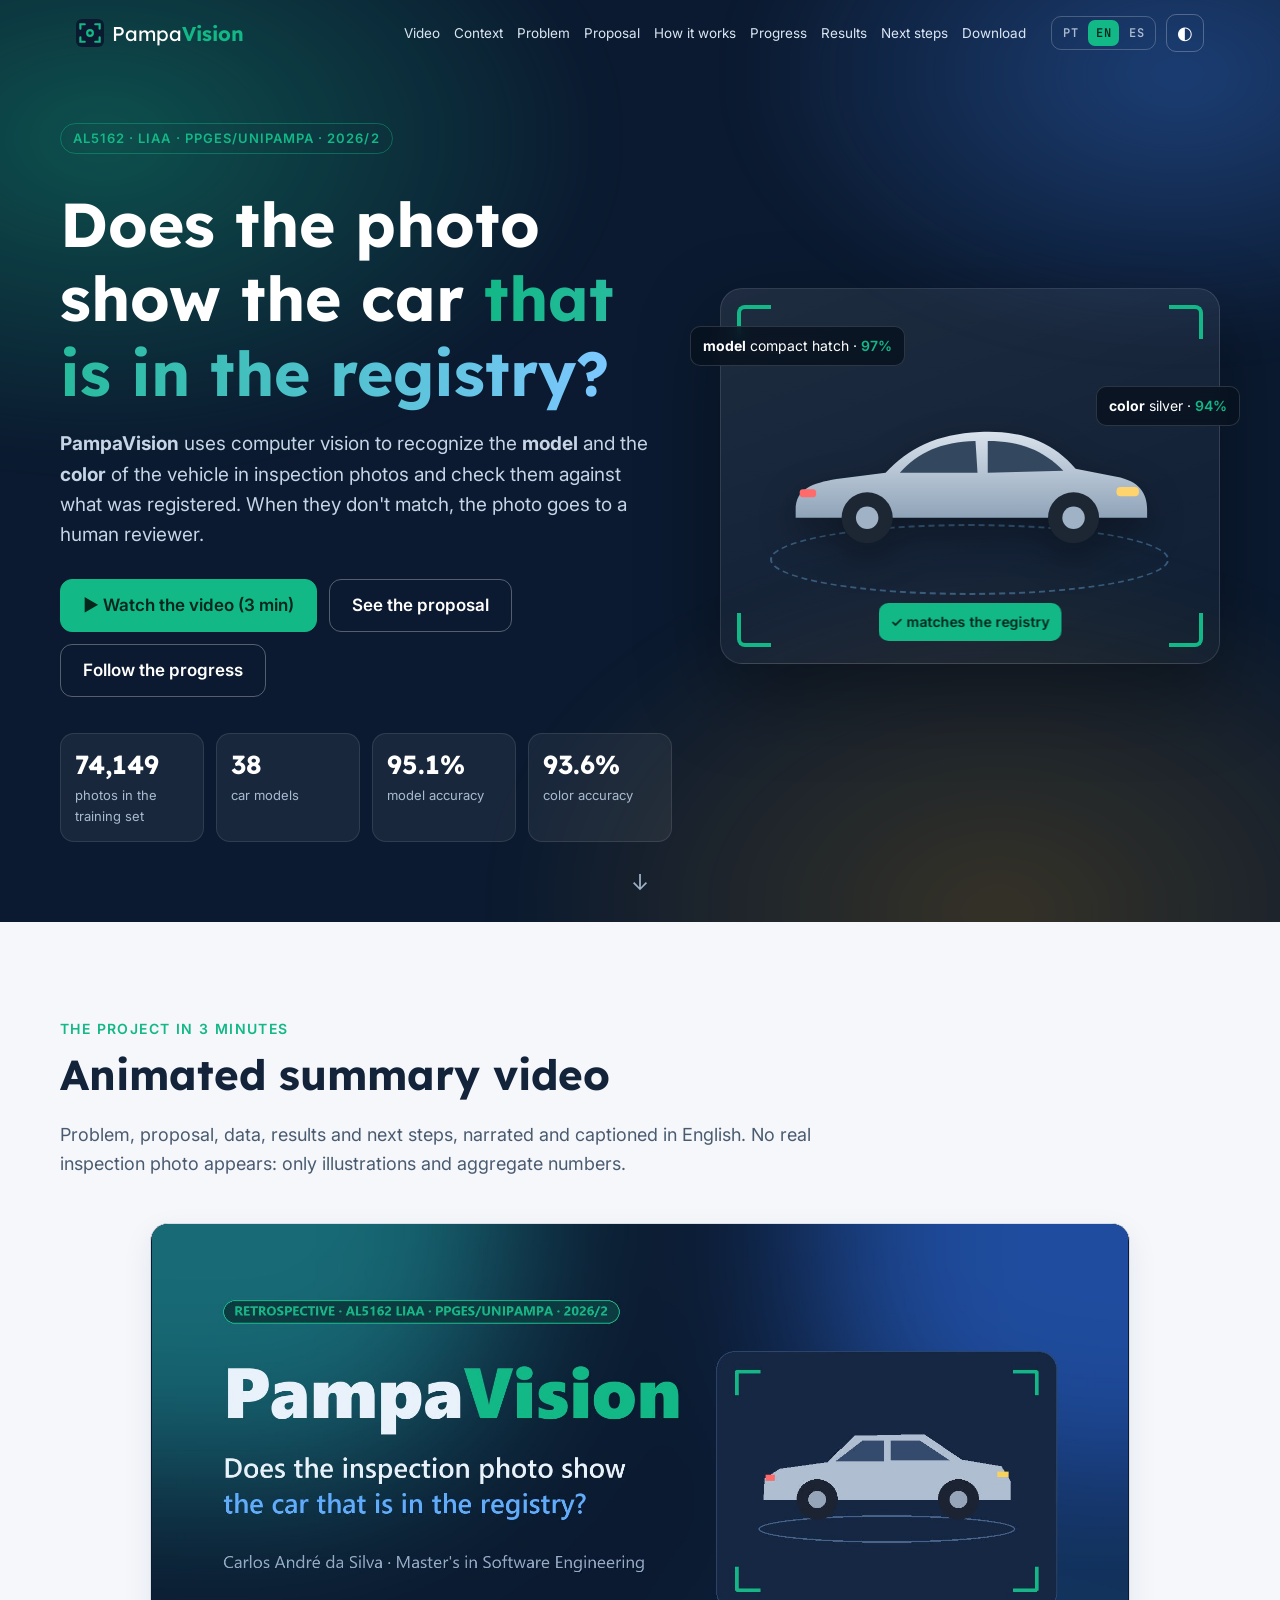
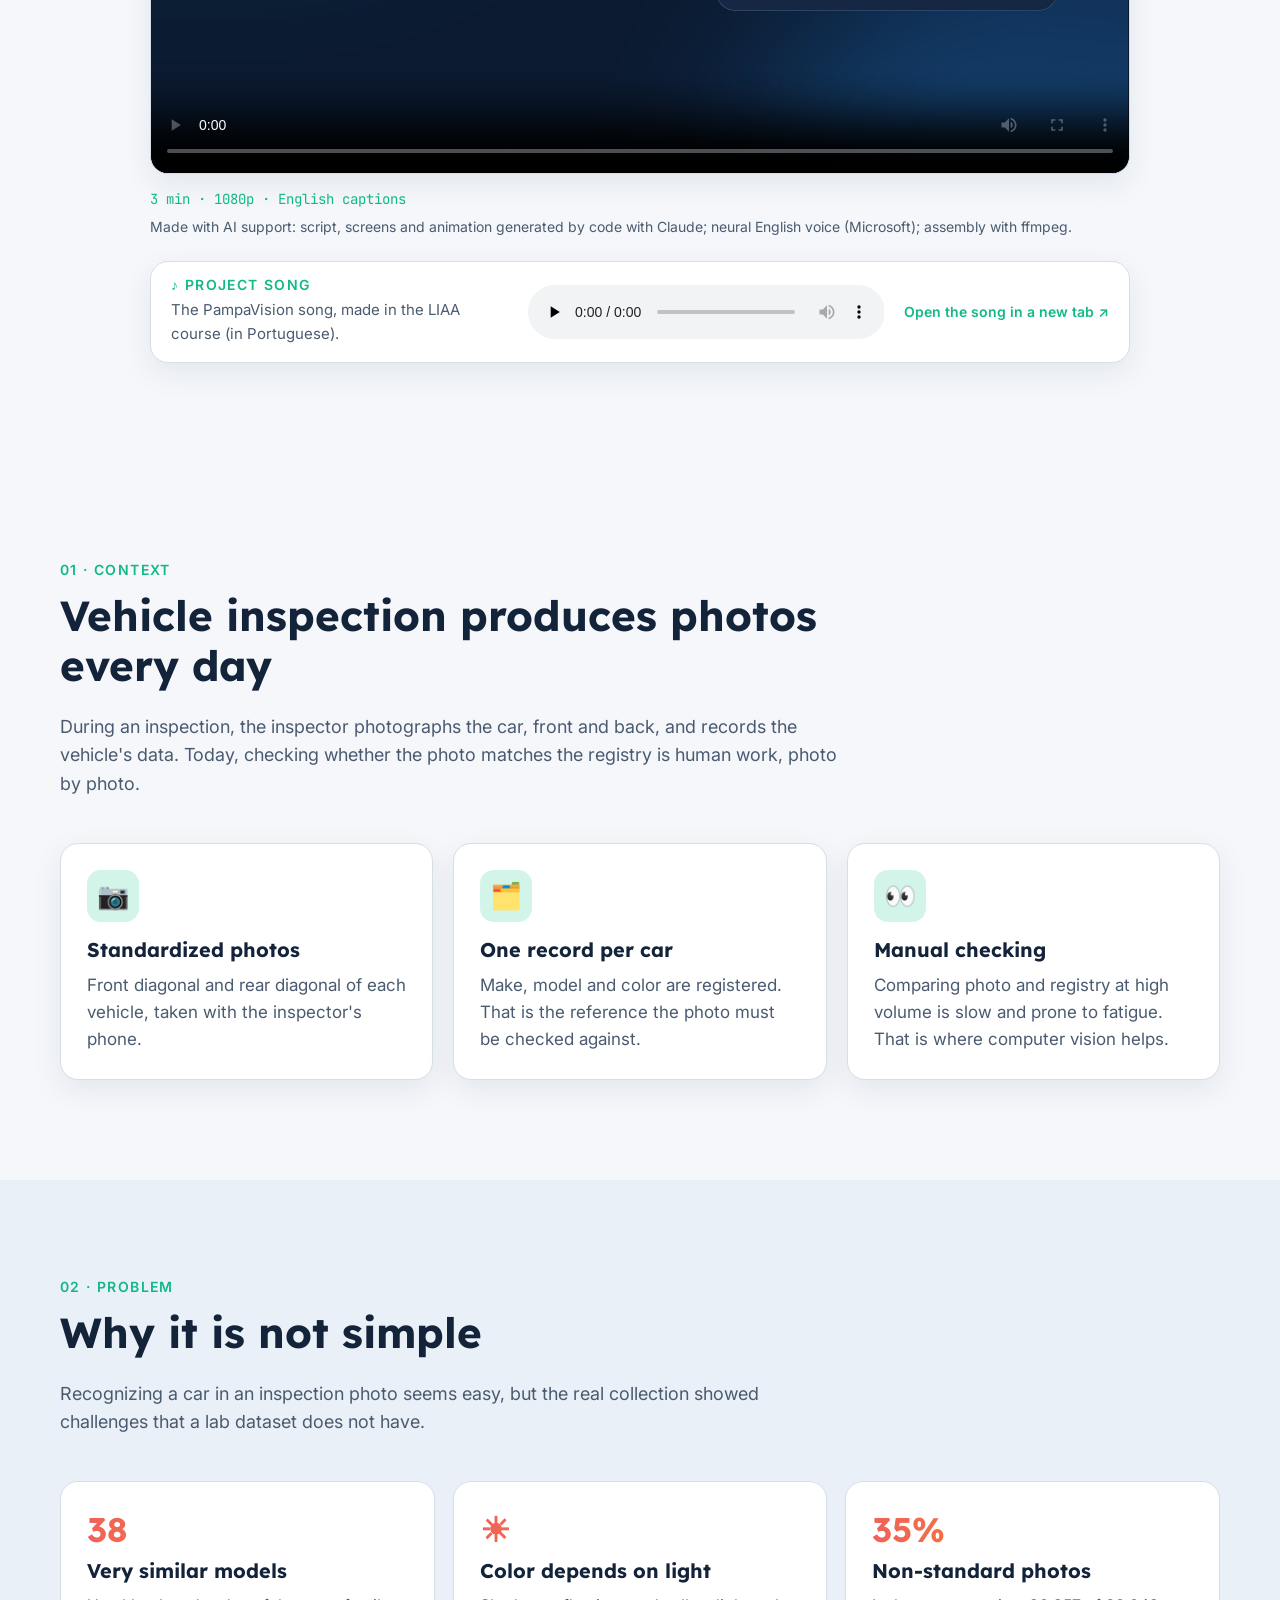
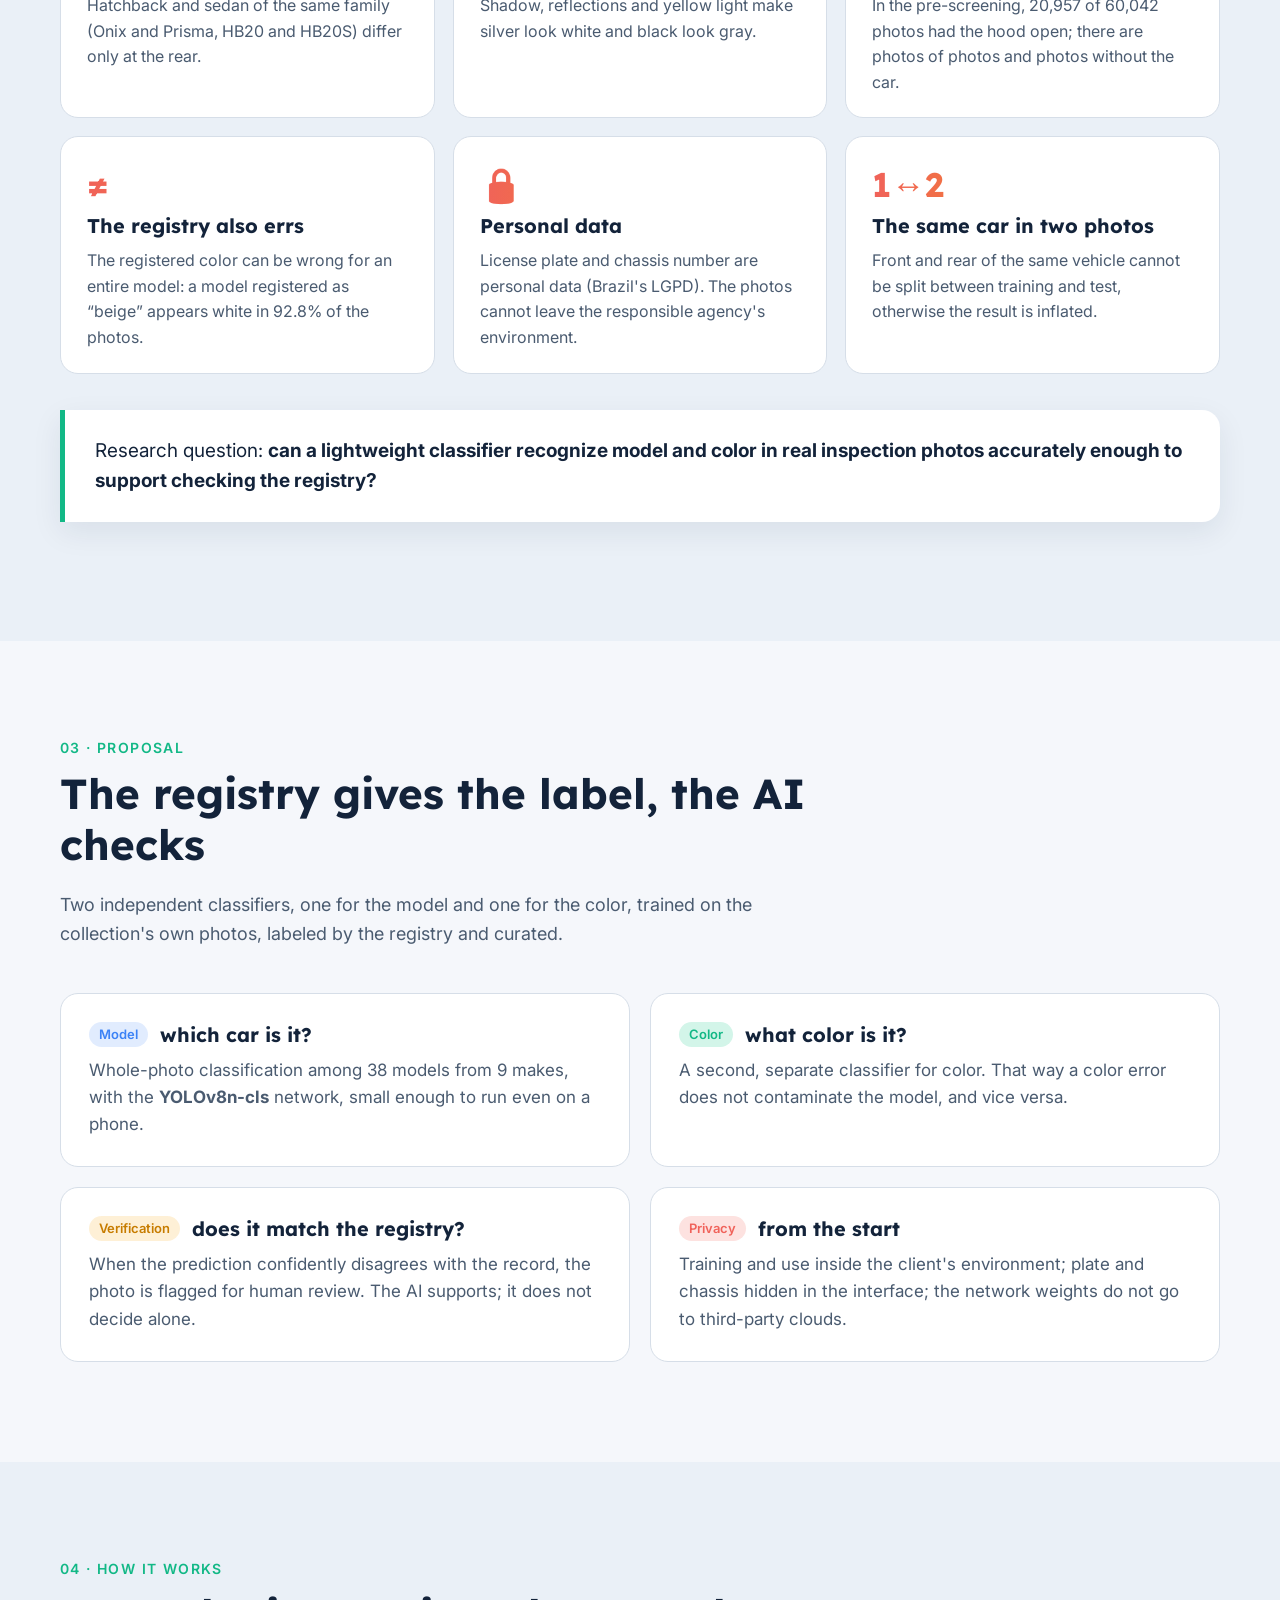
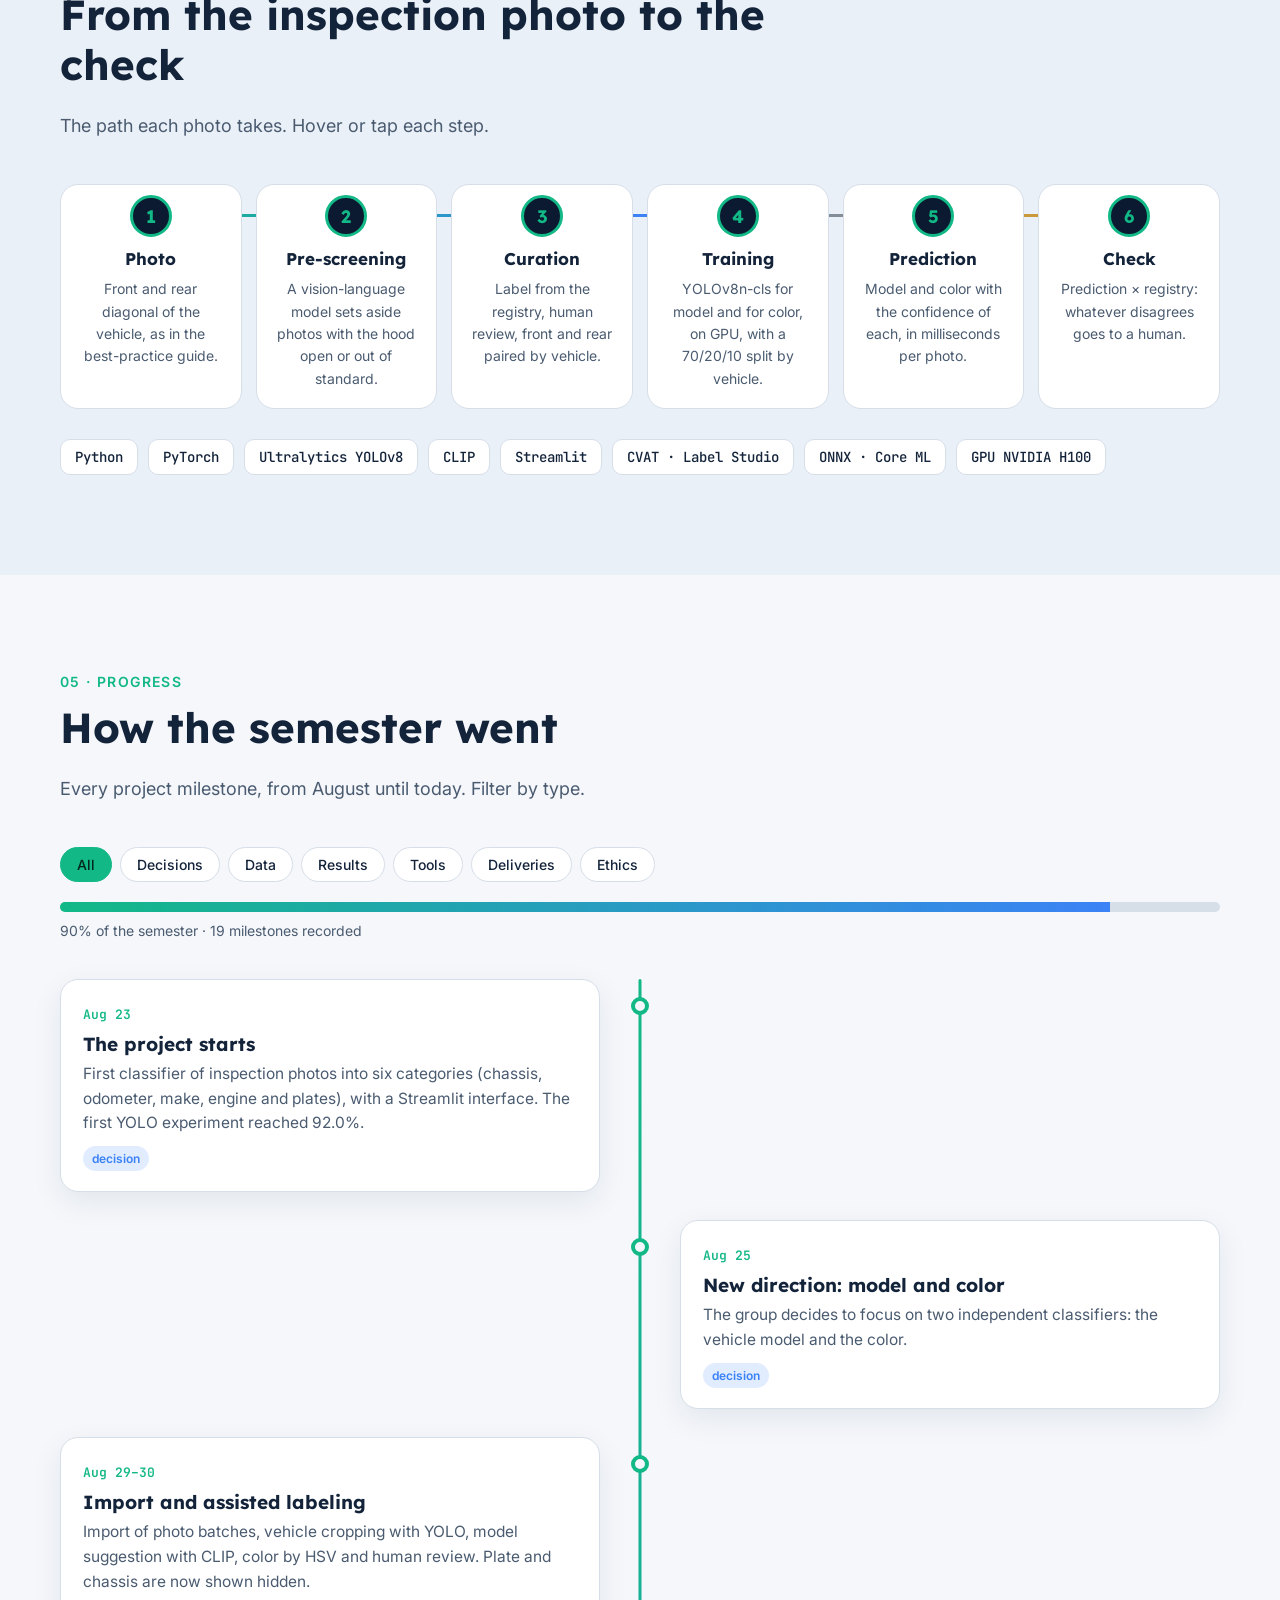
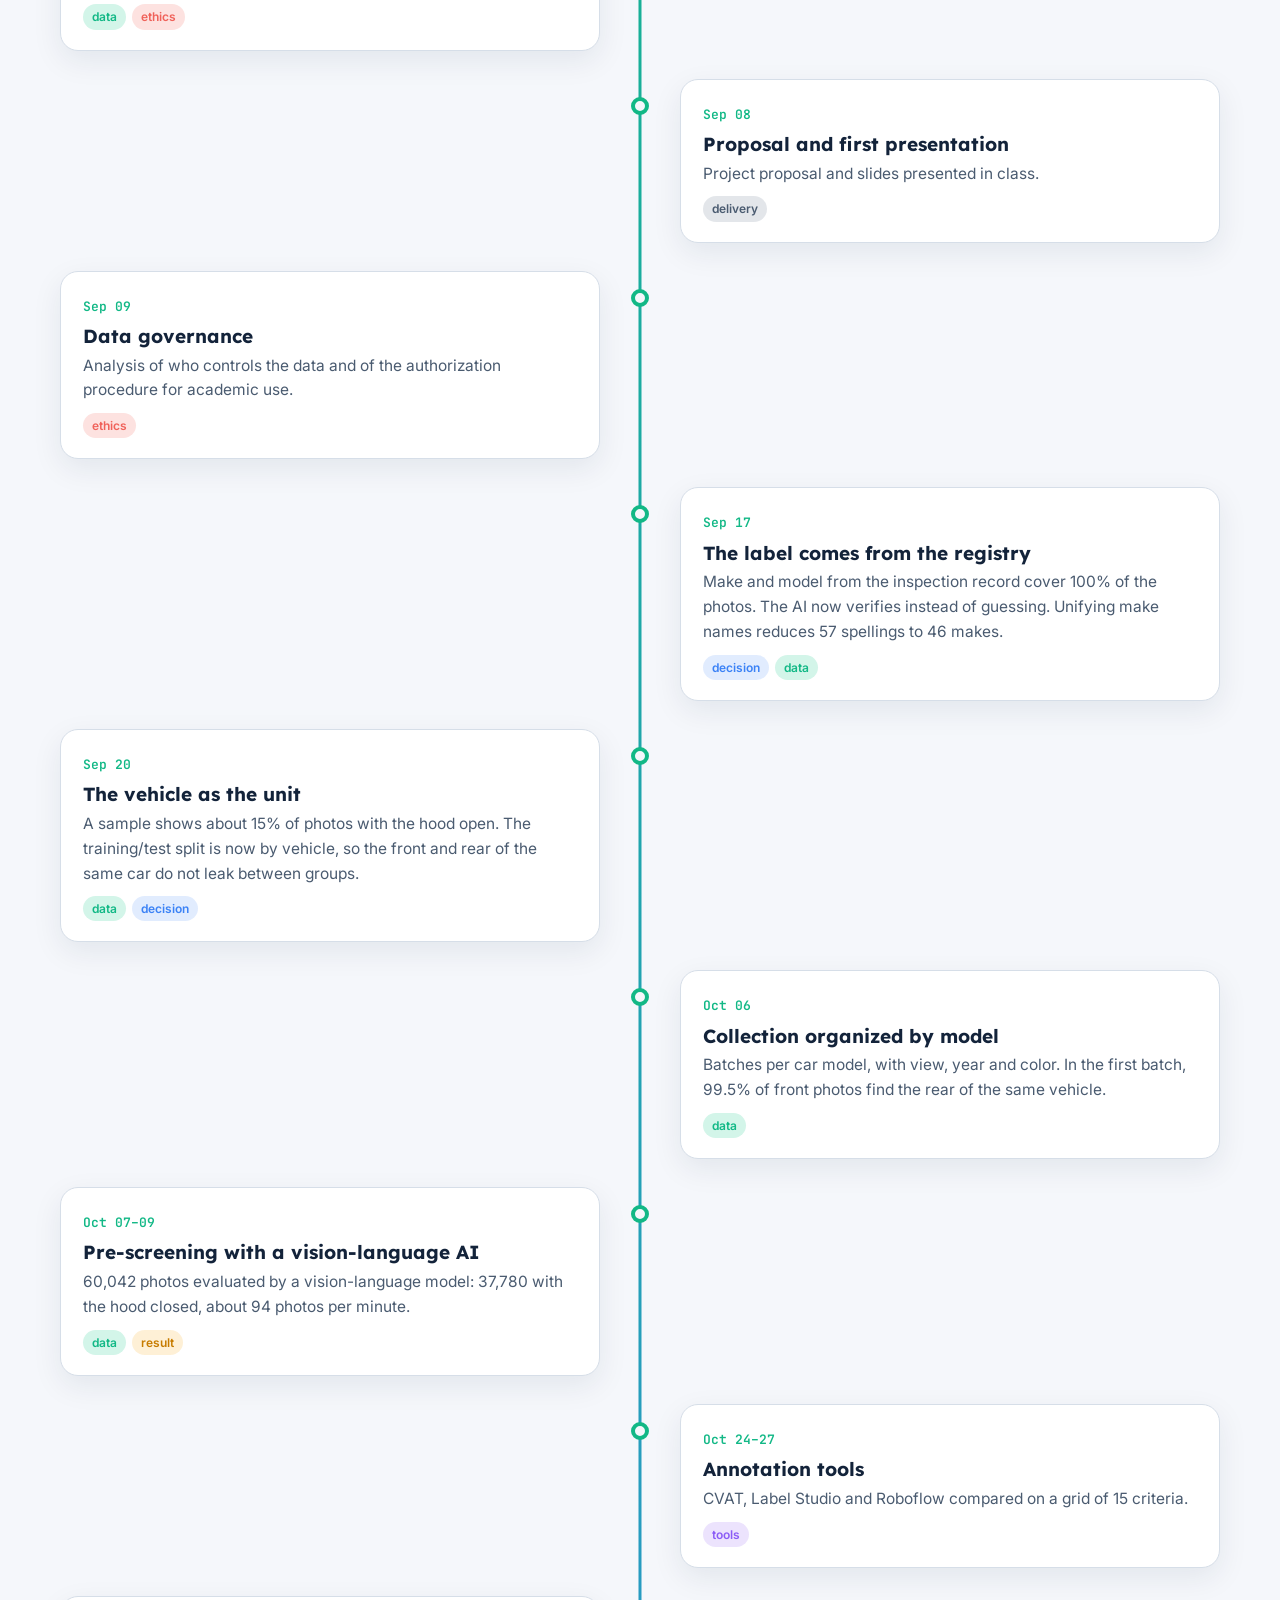
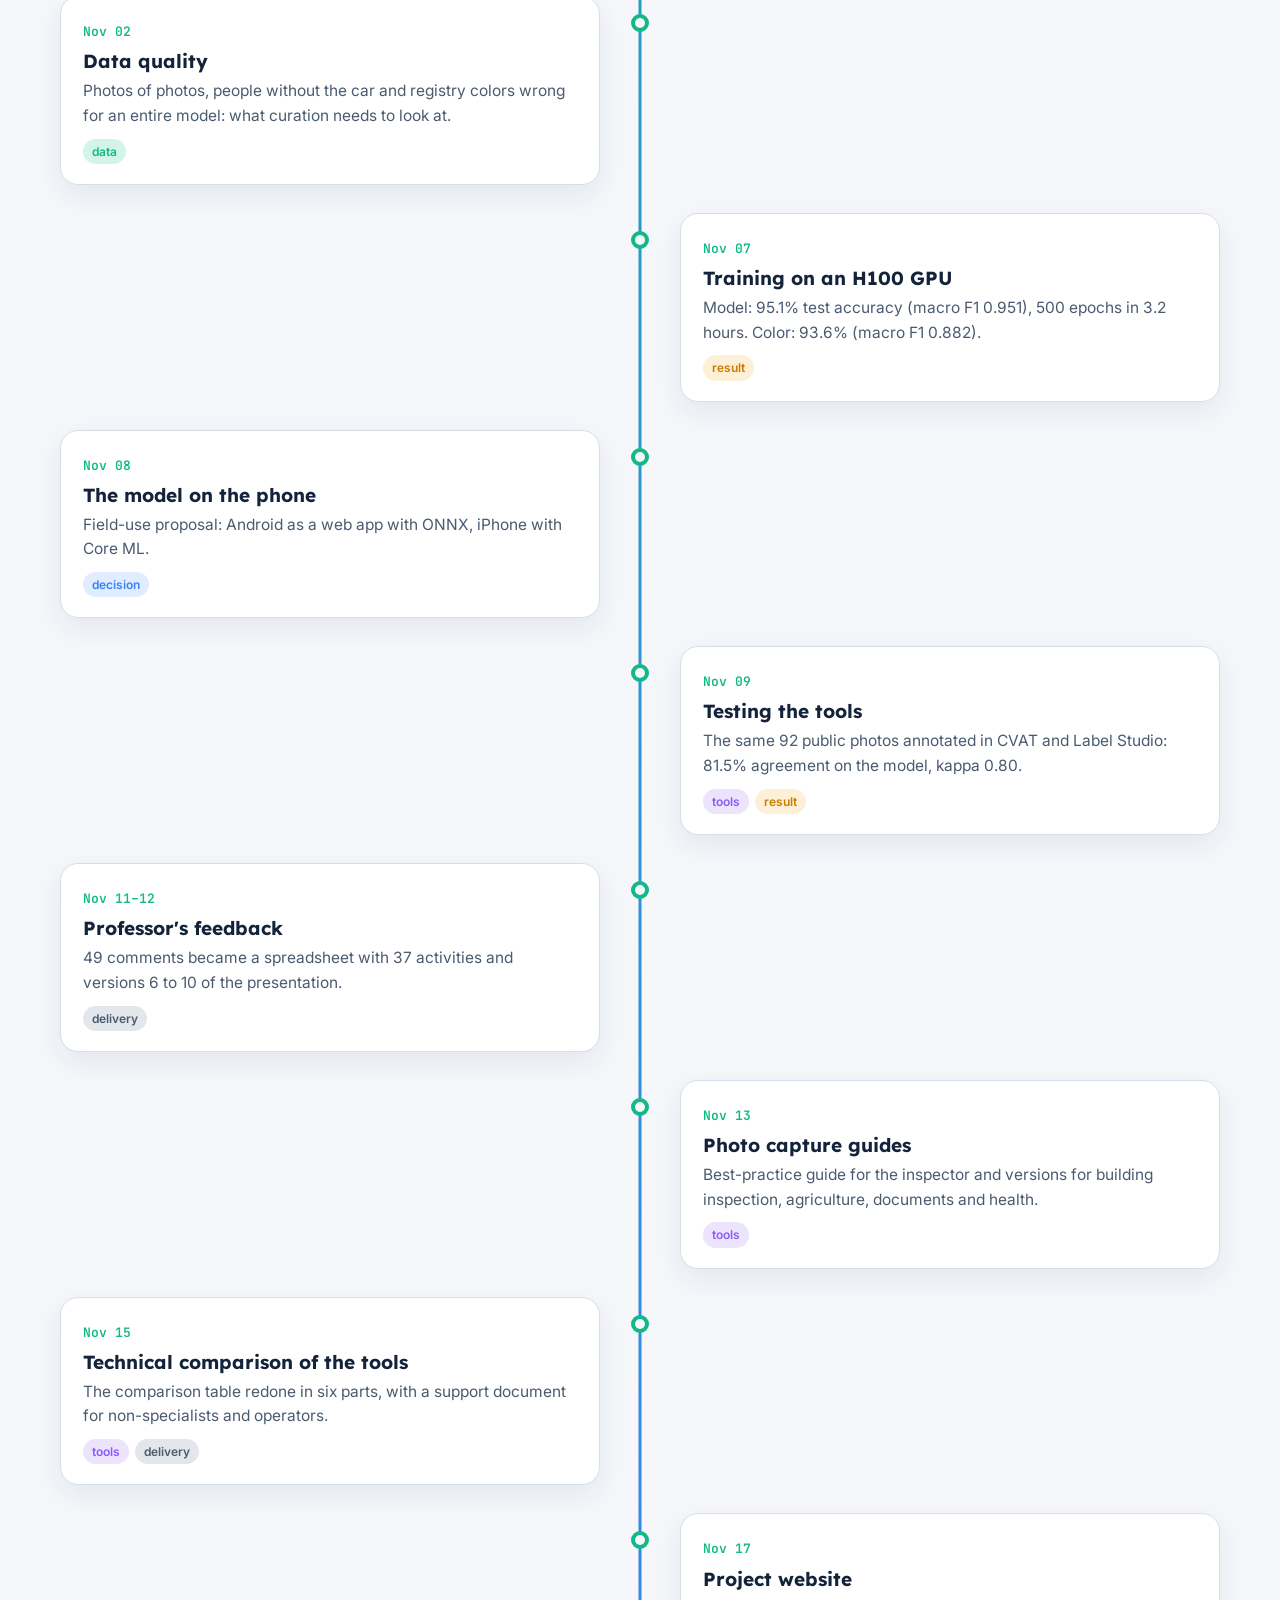
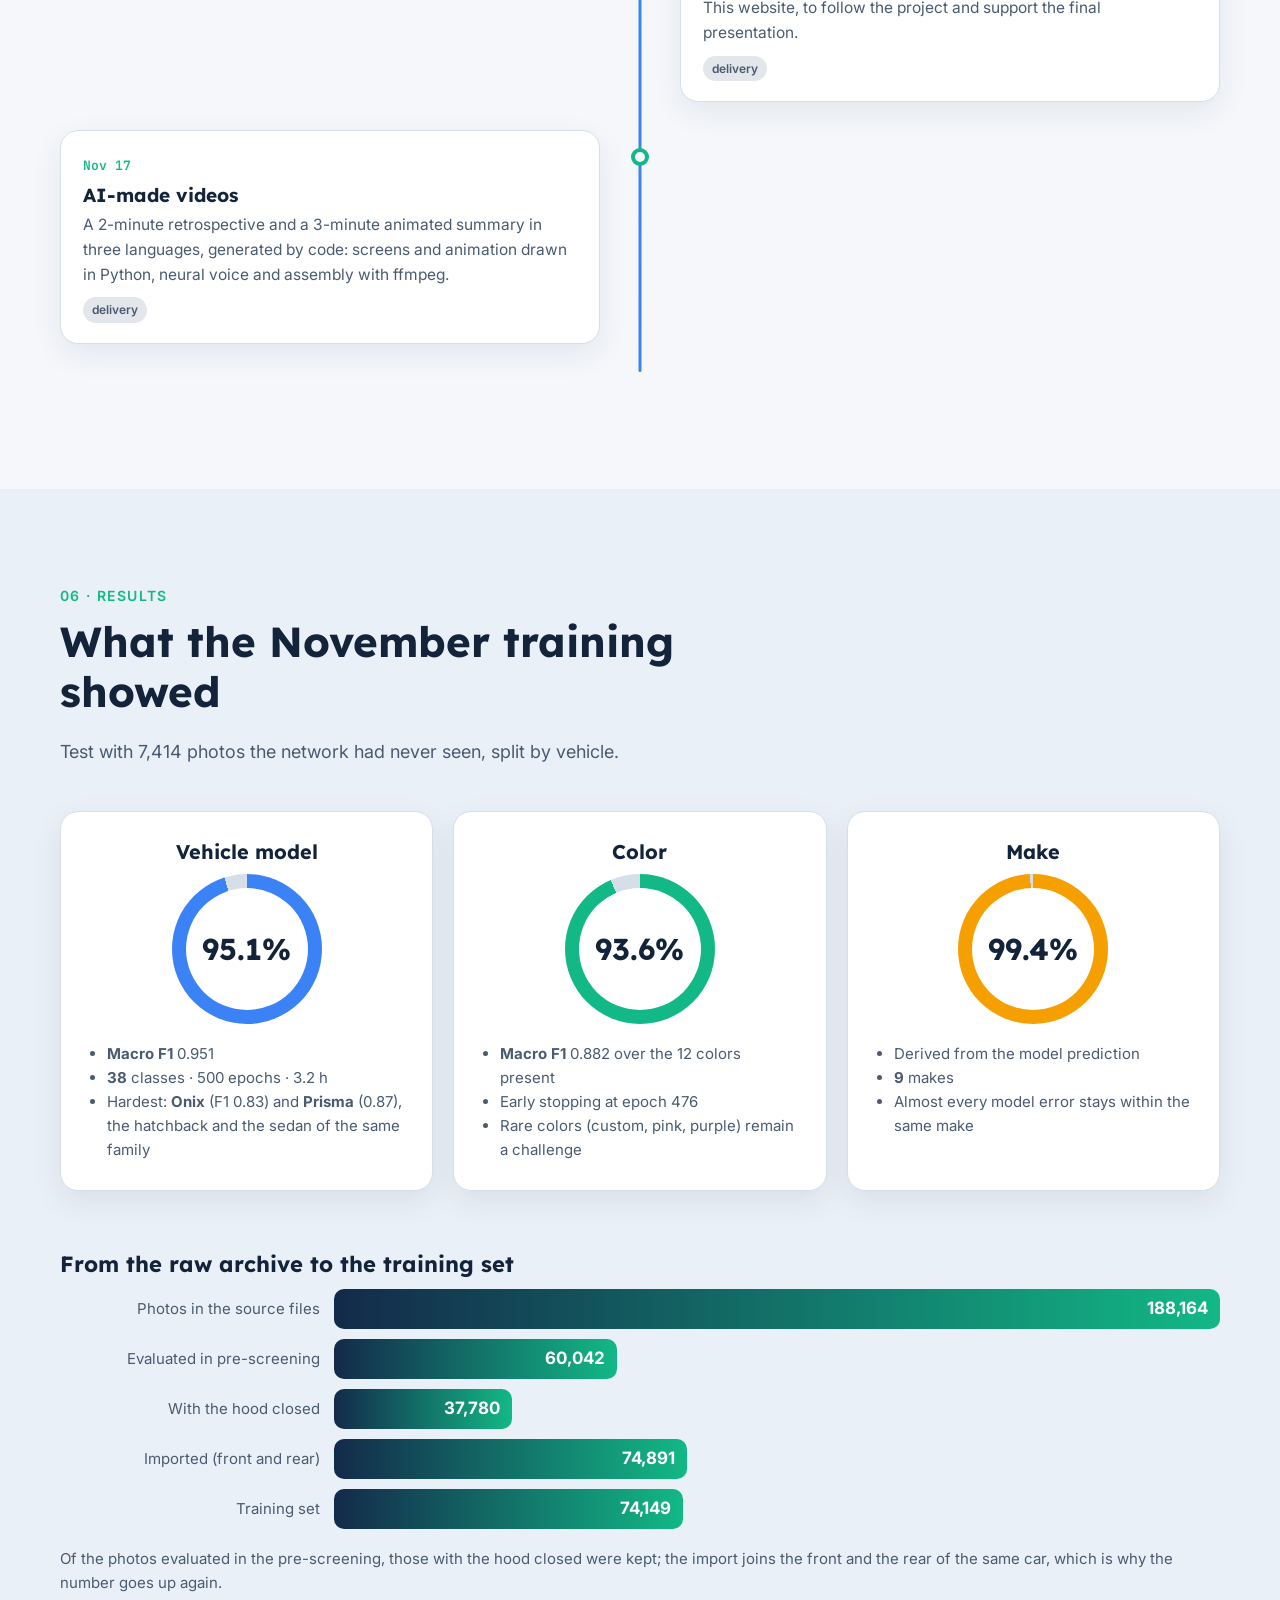
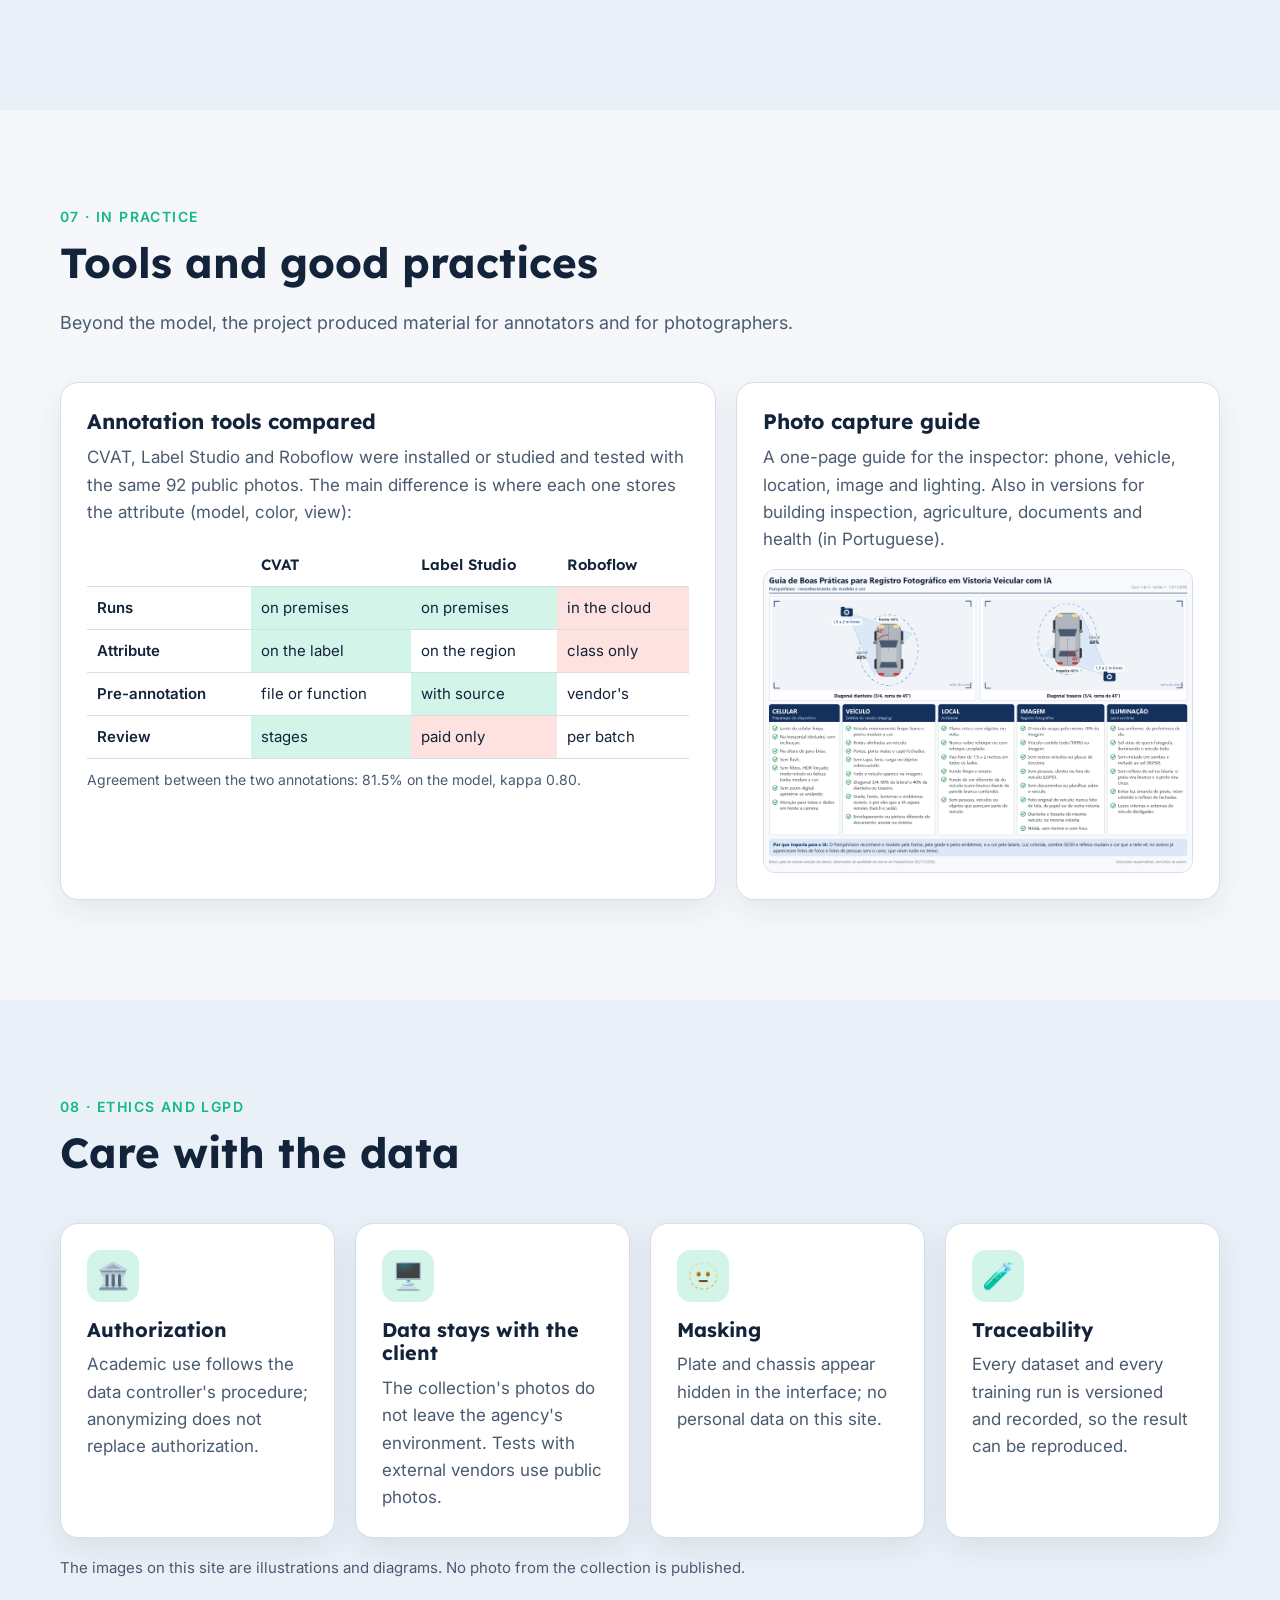
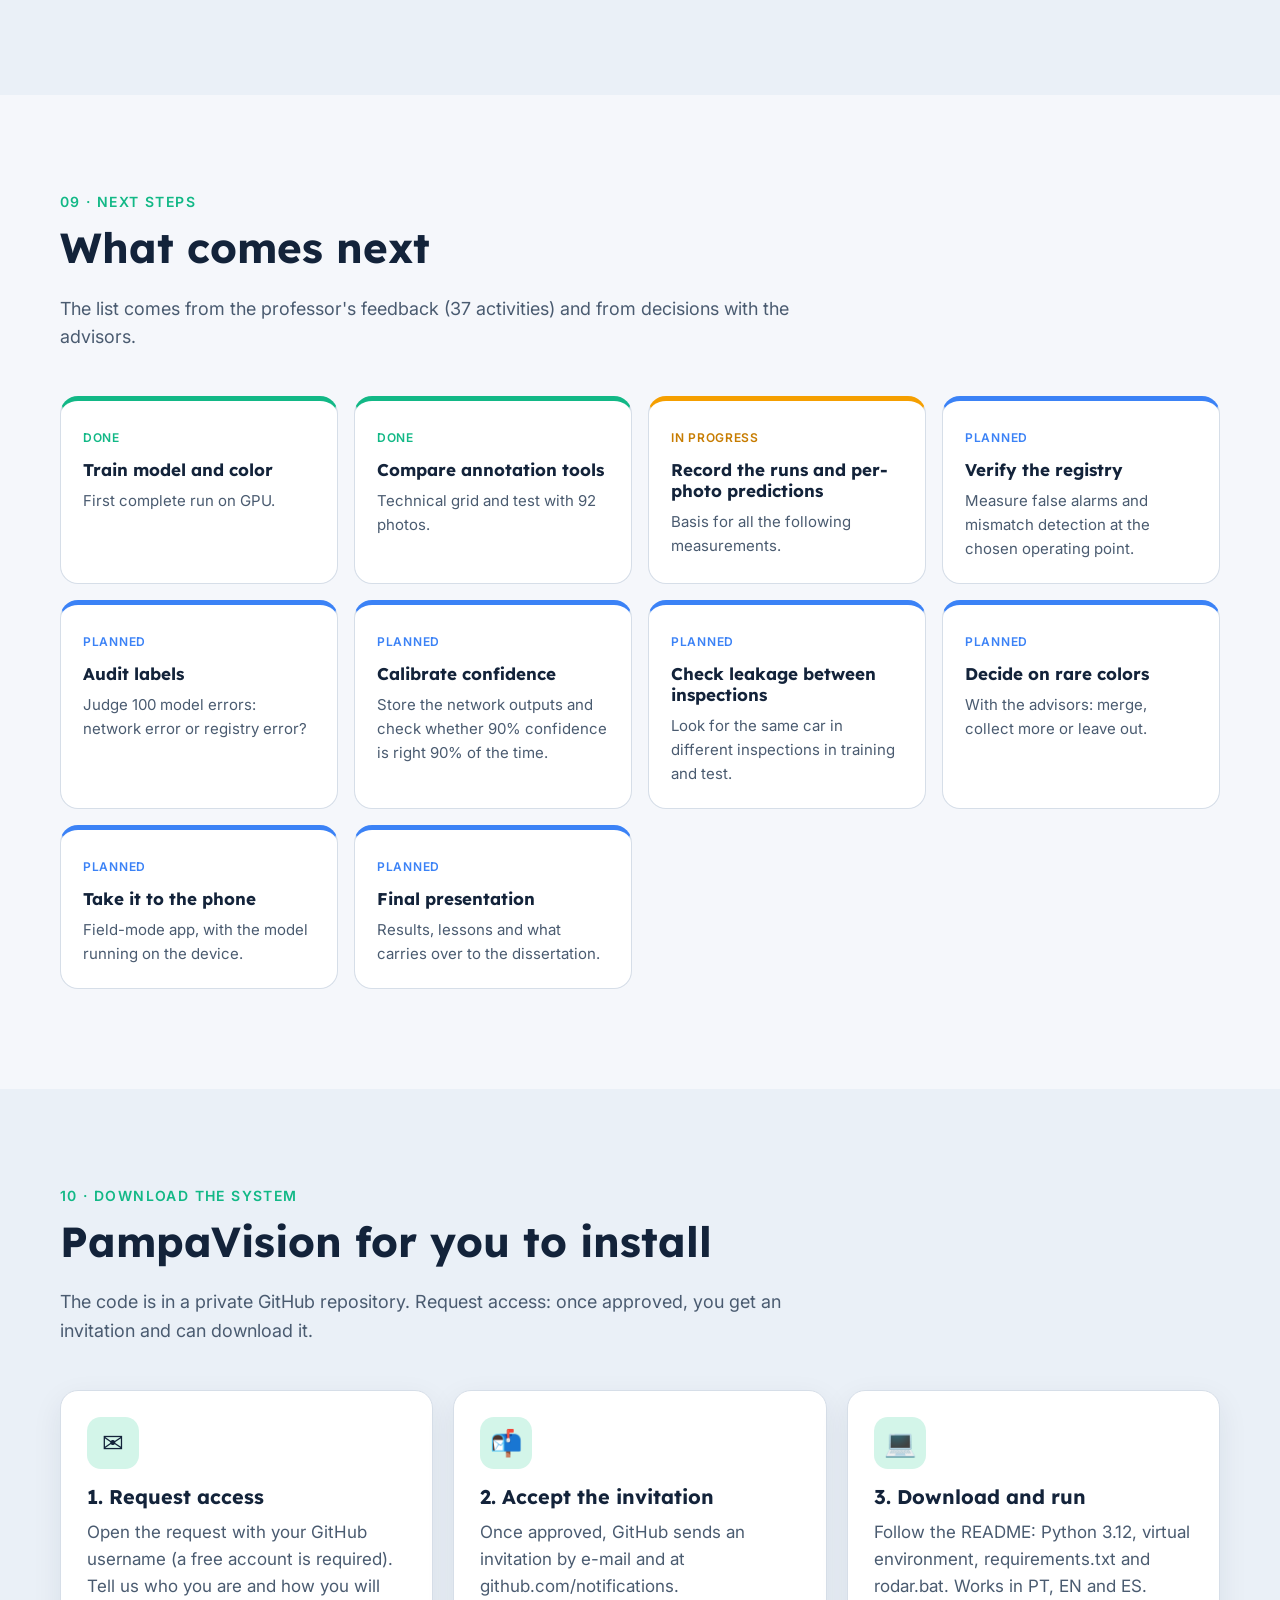
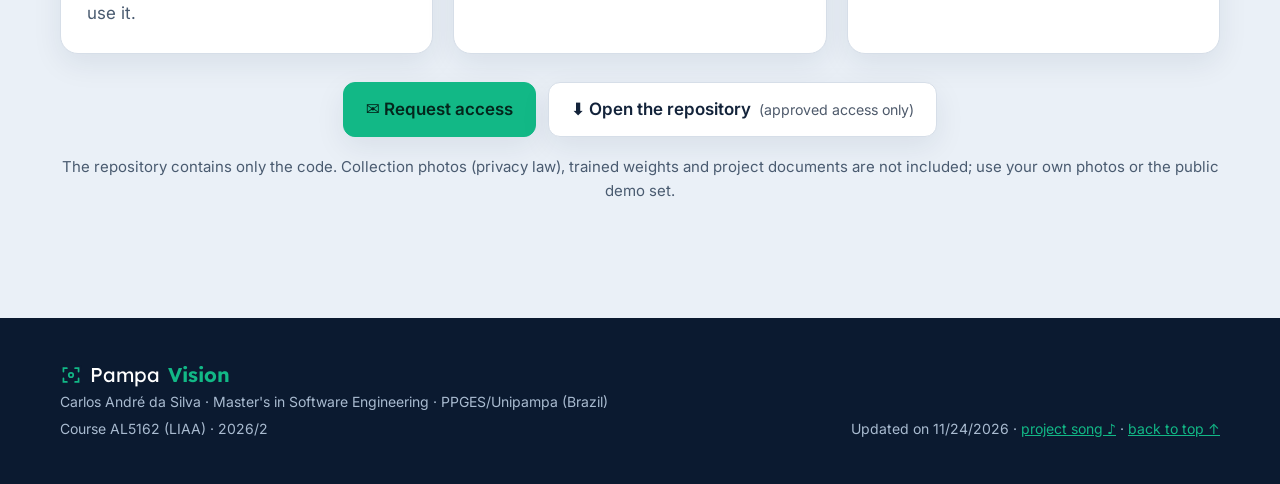
==== commit dae87b73: "Add files via upload" ====
--- a/en/index.html
+++ b/en/index.html
@@ -34,6 +34,7 @@
       <li><a href="#evolucao">Progress</a></li>
       <li><a href="#resultados">Results</a></li>
       <li><a href="#proximos">Next steps</a></li>
+      <li><a href="#baixar">Download</a></li>
     </ul>
     <div class="idiomas" aria-label="Language">
       <a href="../" lang="pt-BR" title="Português">PT</a>
@@ -333,6 +334,26 @@
   <div class="passos revelar" id="passos"></div>
 </section>
 
+
+<!-- ============================================================ BAIXAR -->
+<section class="secao alt" id="baixar">
+  <div class="cab">
+    <p class="kicker">10 · Download the system</p>
+    <h2>PampaVision for you to install</h2>
+    <p class="sub">The code is in a private GitHub repository. Request access: once approved, you get an invitation and can download it.</p>
+  </div>
+  <div class="cartoes c3 revelar">
+    <article class="cartao"><div class="ico">✉️</div><h3>1. Request access</h3><p>Open the request with your GitHub username (a free account is required). Tell us who you are and how you will use it.</p></article>
+    <article class="cartao"><div class="ico">📬</div><h3>2. Accept the invitation</h3><p>Once approved, GitHub sends an invitation by e-mail and at github.com/notifications.</p></article>
+    <article class="cartao"><div class="ico">💻</div><h3>3. Download and run</h3><p>Follow the README: Python 3.12, virtual environment, requirements.txt and rodar.bat. Works in PT, EN and ES.</p></article>
+  </div>
+  <div class="baixar-acoes revelar">
+    <a class="btn-baixar primario" href="https://github.com/liaa-carlos/liaa-carlos.github.io/issues/new?title=Access%20request%3A%20PampaVision&body=Name%3A%0AInstitution%20/%20program%3A%0AGitHub%20username%3A%20%40%0AHow%20I%20will%20use%20it%3A%0A%0A-%20%5B%20%5D%20I%20will%20not%20redistribute%20the%20code%20or%20publish%20parts%20of%20it%20without%20the%20author%27s%20permission.%0A-%20%5B%20%5D%20I%20understand%20that%20collection%20photos%20and%20trained%20weights%20are%20not%20part%20of%20the%20repository.&labels=acesso" target="_blank" rel="noopener">✉️ Request access</a>
+    <a class="btn-baixar" href="https://github.com/liaa-carlos/pampavision" target="_blank" rel="noopener">⬇ Open the repository <small>(approved access only)</small></a>
+  </div>
+  <p class="nota">The repository contains only the code. Collection photos (privacy law), trained weights and project documents are not included; use your own photos or the public demo set.</p>
+</section>
+
 </main>
 
 <footer class="rodape">
--- a/assets/css/style.css
+++ b/assets/css/style.css
@@ -293,3 +293,13 @@
 .musica audio { flex: 1 1 280px; width: 100%; max-width: 420px; }
 .musica-link { font-size: 14px; color: var(--menta); text-decoration: none; font-weight: 600; }
 .musica-link:hover { text-decoration: underline; }
+
+/* ---------------------------------------------------------------- baixar */
+.baixar-acoes { display: flex; flex-wrap: wrap; gap: 12px; justify-content: center; margin: 28px auto 10px; }
+.btn-baixar { display: inline-flex; align-items: center; gap: 8px; padding: 13px 22px; border-radius: 12px; font-weight: 600;
+  text-decoration: none; border: 1px solid var(--borda); background: var(--superficie); color: var(--tinta); box-shadow: var(--sombra);
+  transition: transform .2s; }
+.btn-baixar:hover { transform: translateY(-2px); }
+.btn-baixar.primario { background: var(--menta); border-color: var(--menta); color: #04261c; }
+.btn-baixar small { font-weight: 400; opacity: .75; }
+#baixar .nota { text-align: center; }
